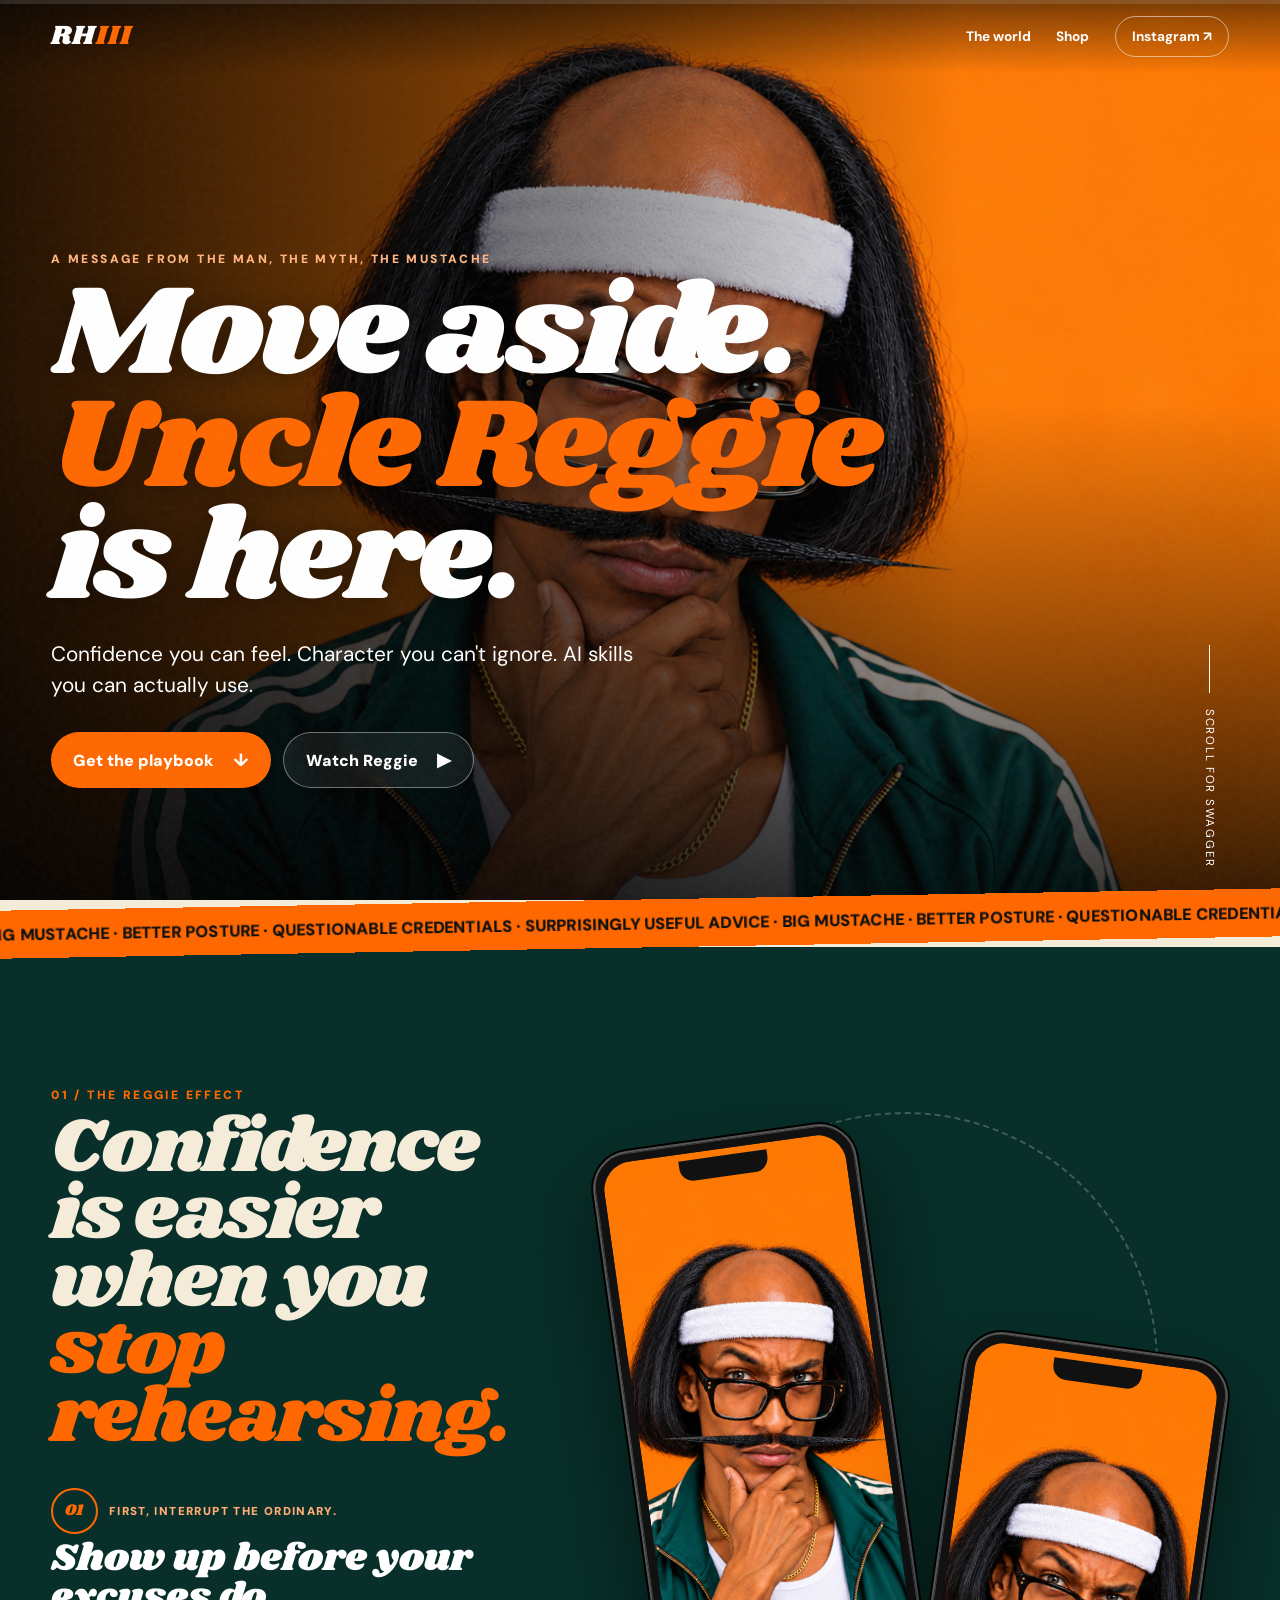
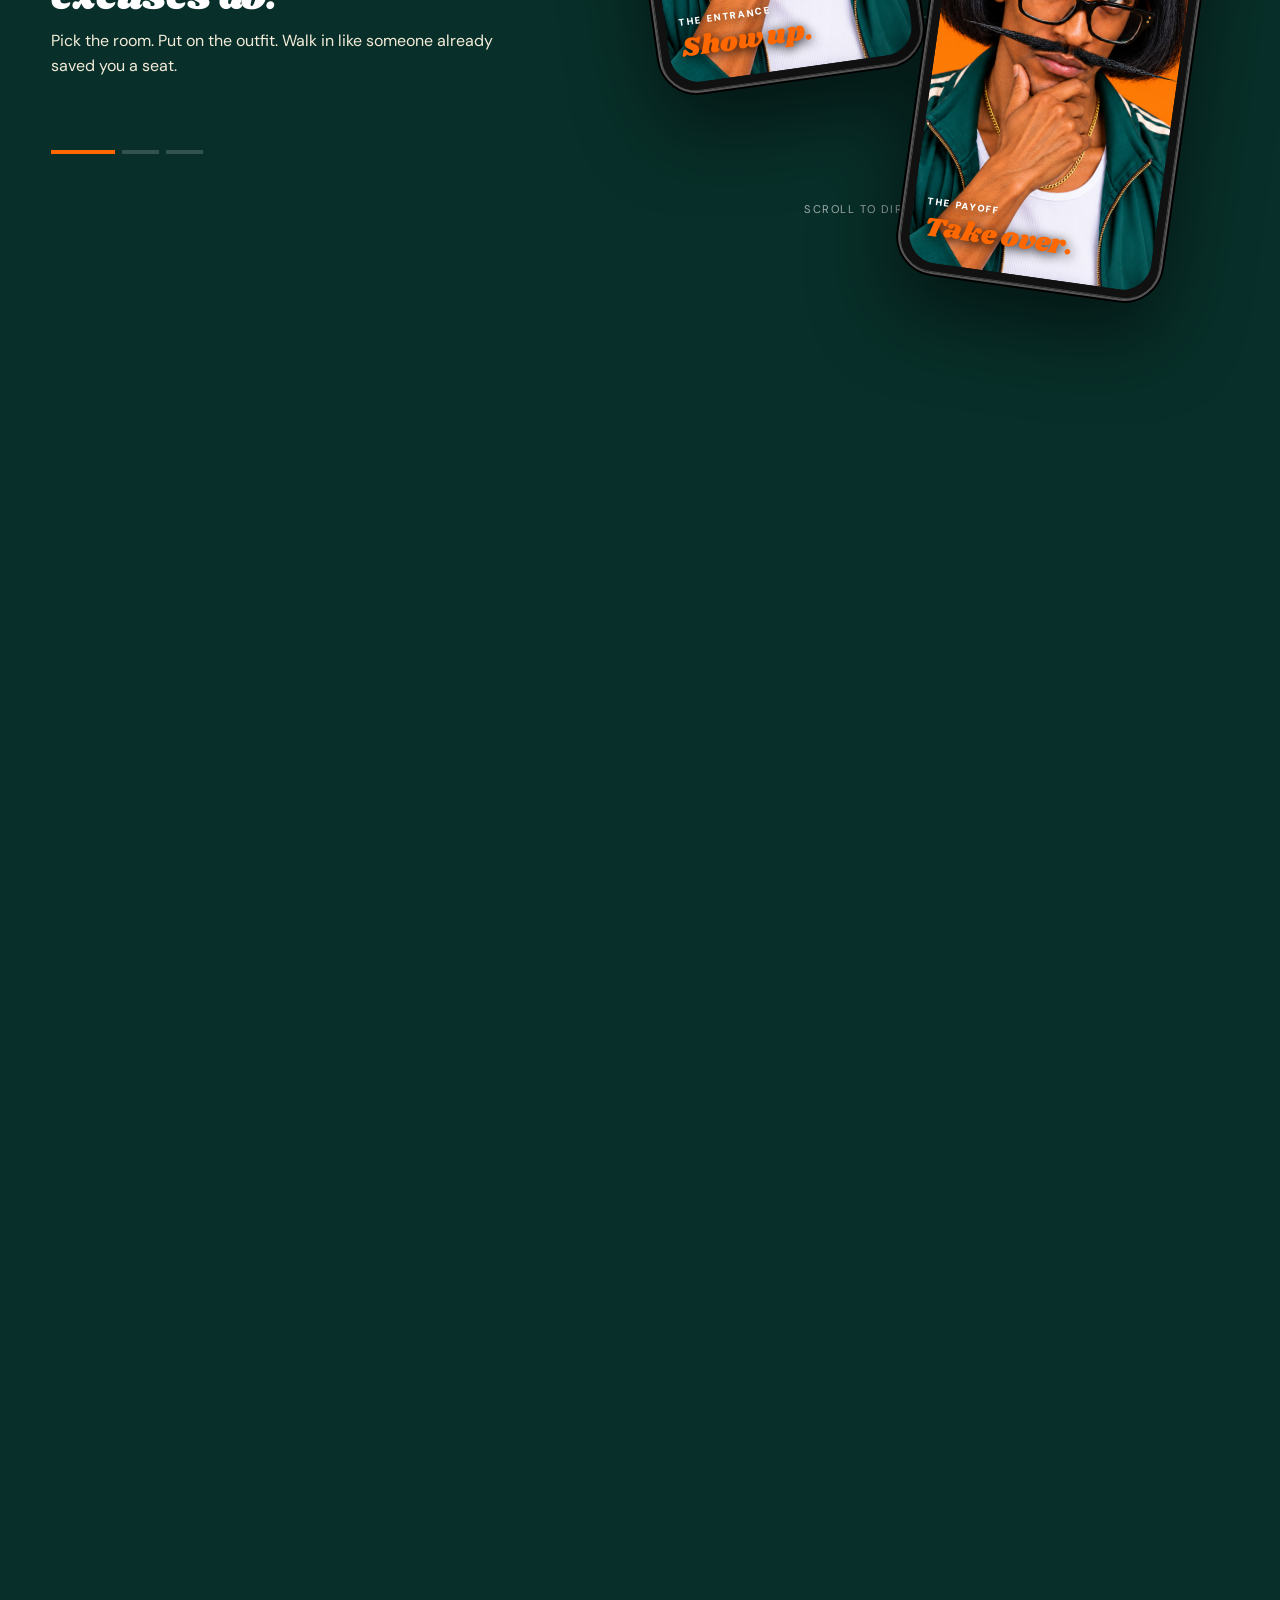
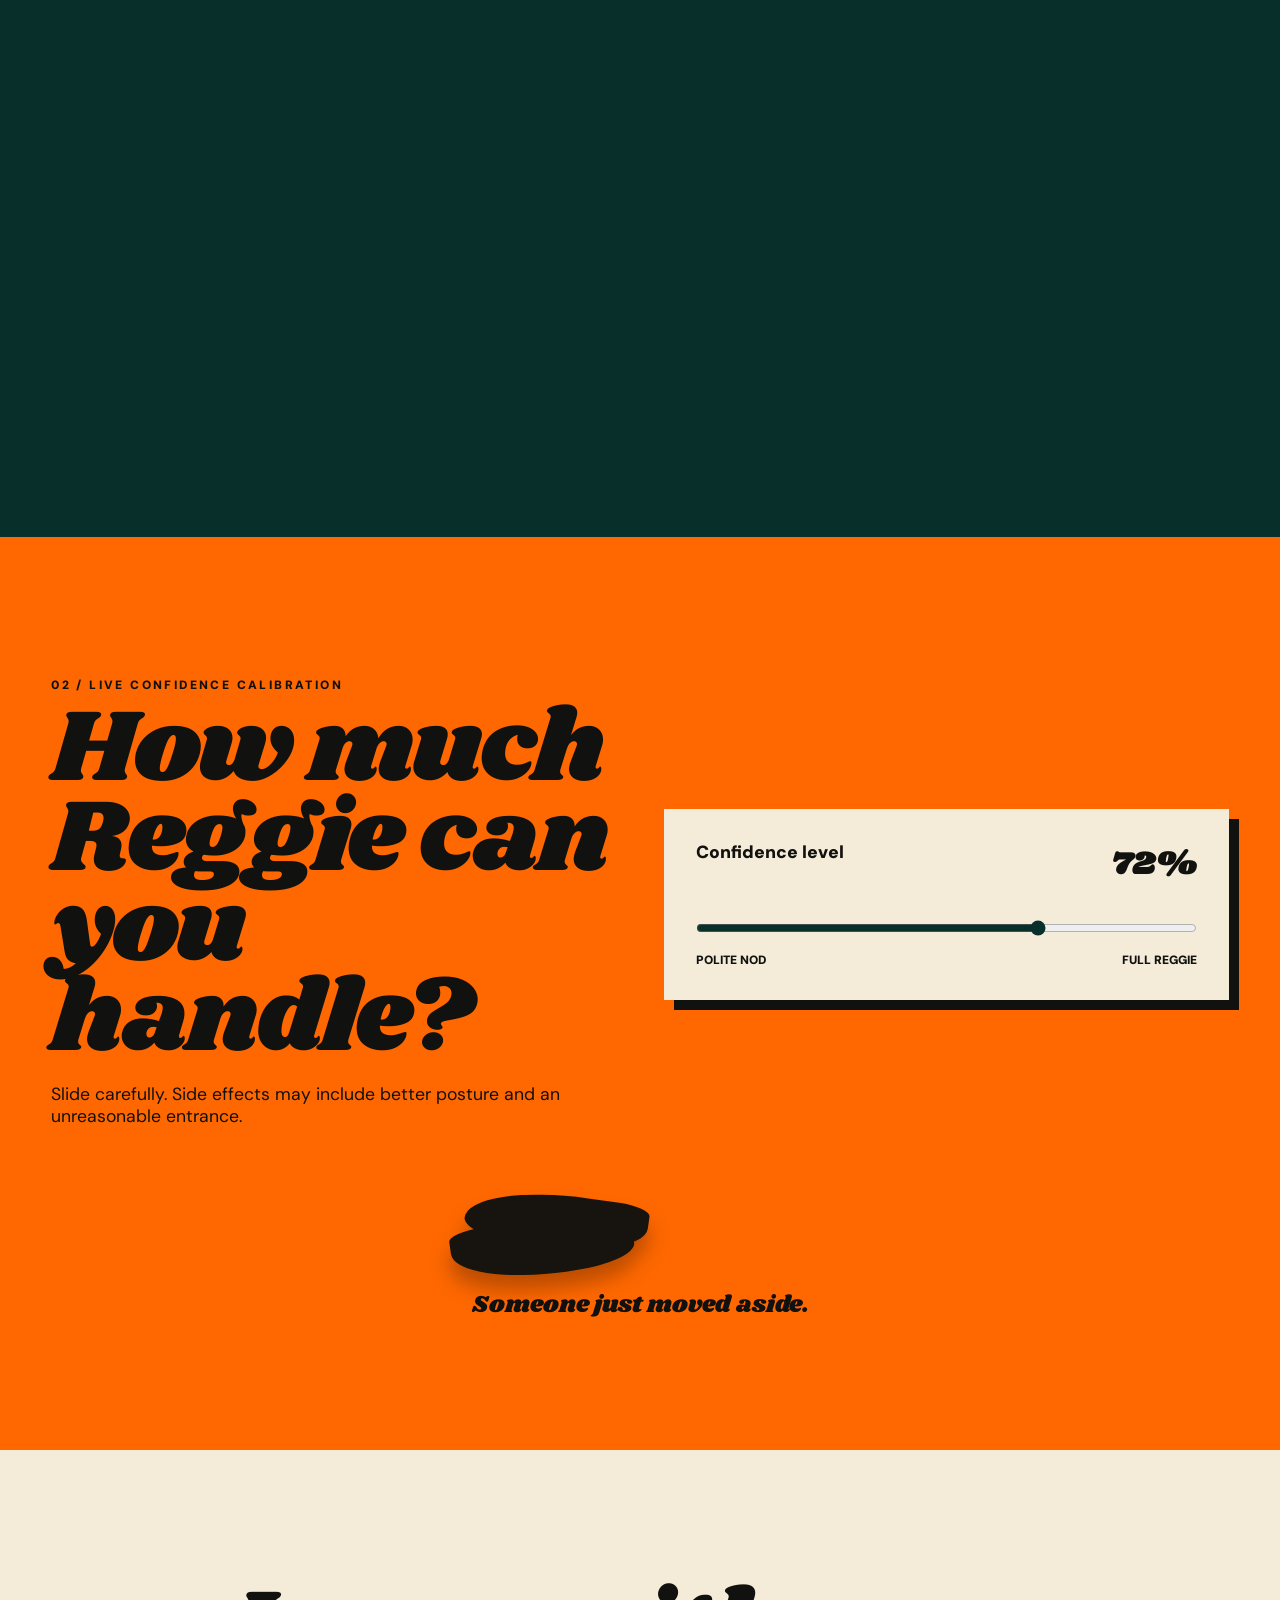
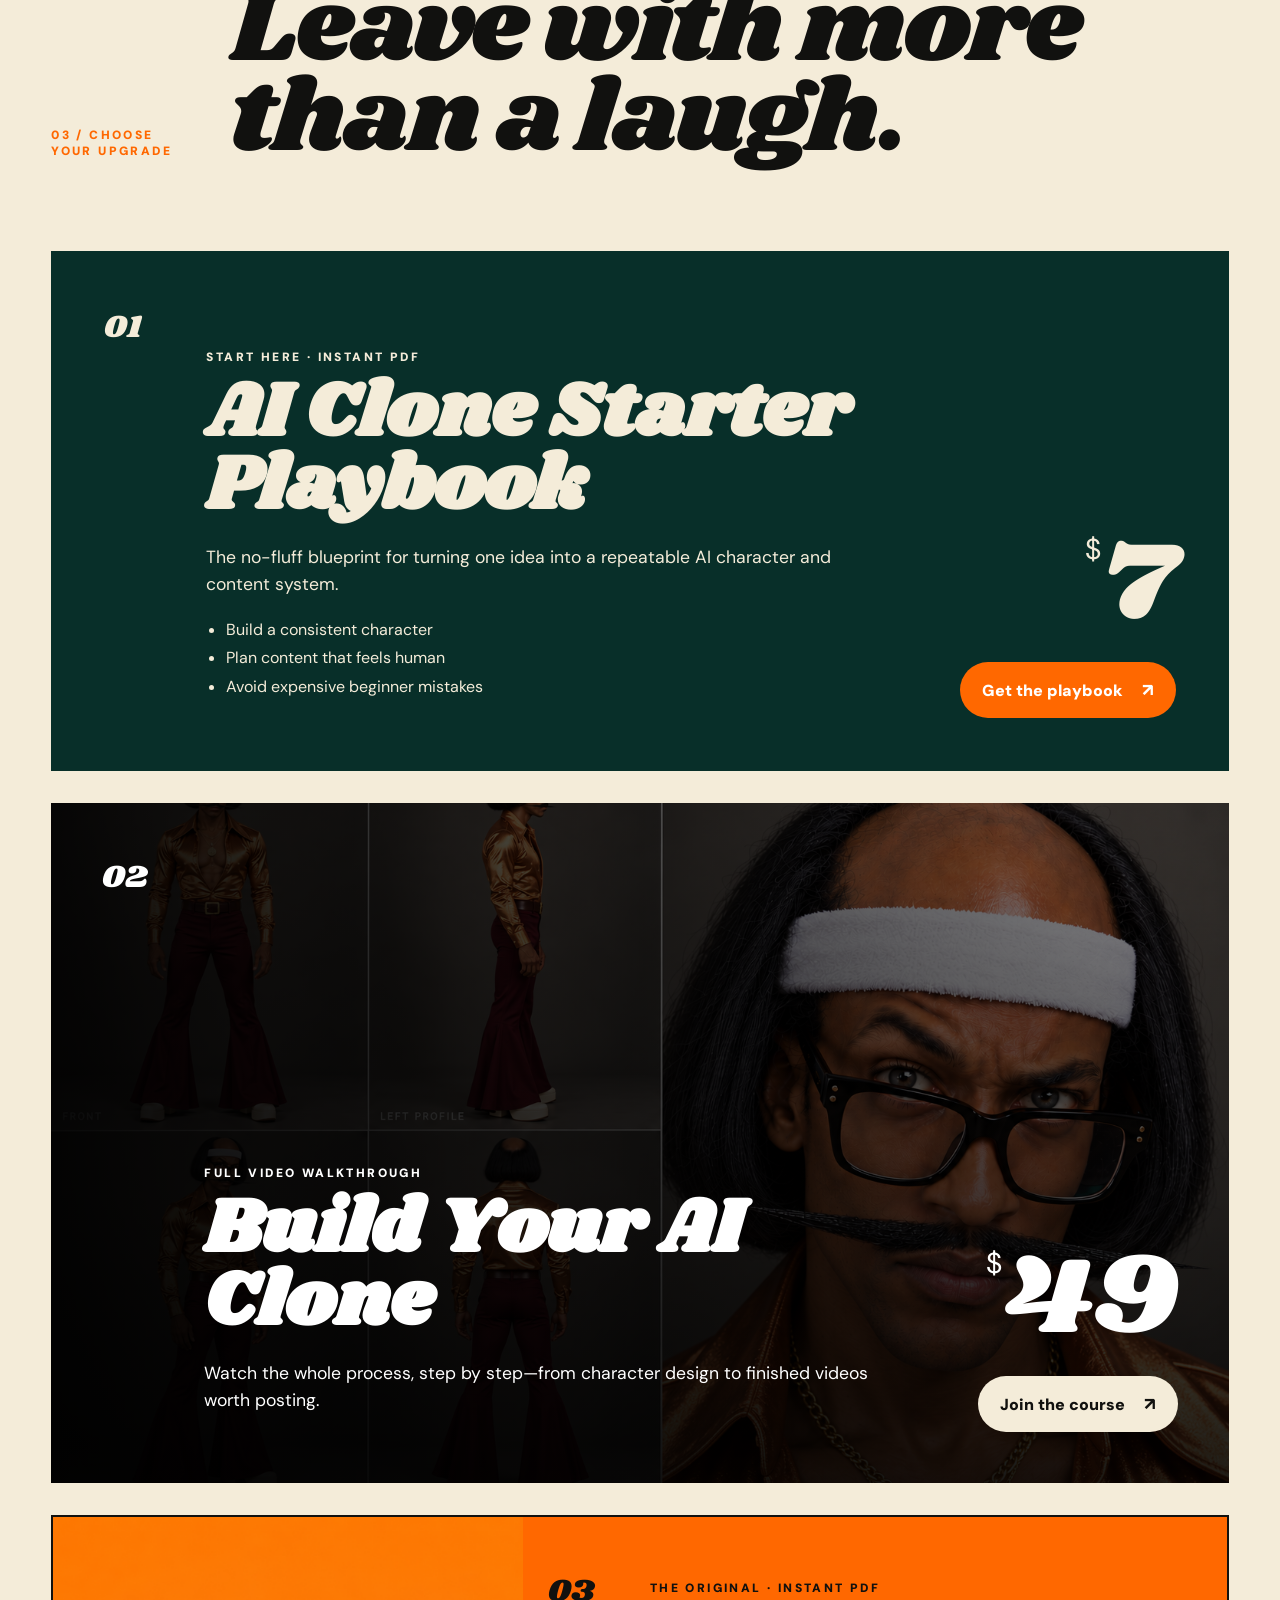
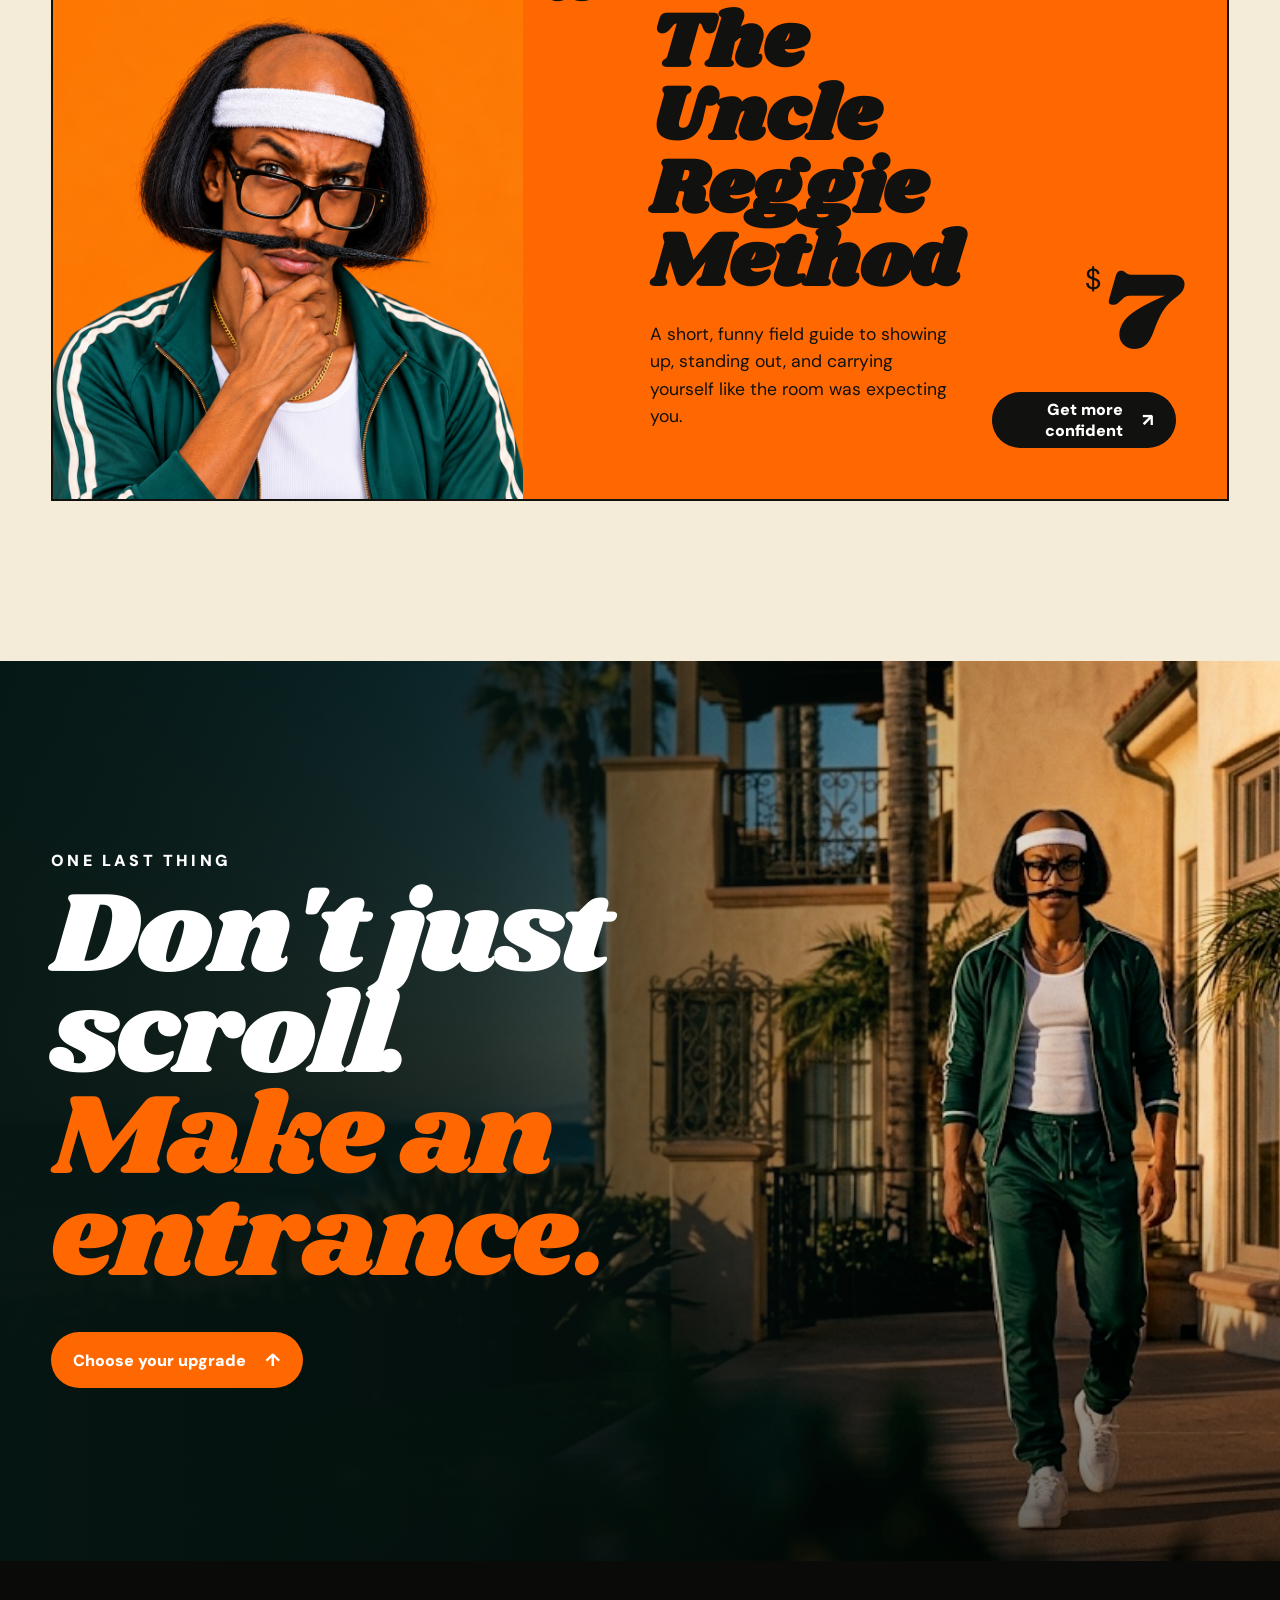
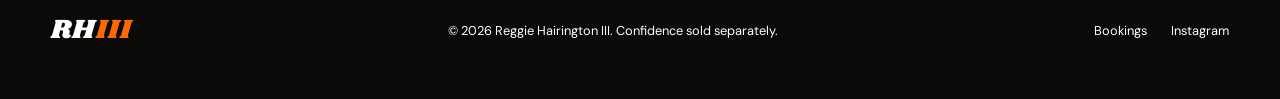
==== index.html @ ec9877d8 "Fix final video frame and refresh finale background" ====
<!doctype html>
<html lang="en">
<head>
  <meta charset="utf-8">
  <meta name="viewport" content="width=device-width, initial-scale=1">
  <meta name="description" content="Enter the world of Uncle Reggie: confidence, character, and practical AI creator playbooks.">
  <meta name="theme-color" content="#082f29">
  <title>Uncle Reggie — Confidence Has Entered the Building</title>
  <link rel="preconnect" href="https://fonts.googleapis.com">
  <link rel="preconnect" href="https://fonts.gstatic.com" crossorigin>
  <link href="https://fonts.googleapis.com/css2?family=DM+Sans:wght@400;600;700;900&family=Shrikhand&display=swap" rel="stylesheet">
  <link rel="stylesheet" href="styles.css?v=20261006-4">
</head>
<body>
  <div class="grain" aria-hidden="true"></div>
  <div class="scroll-progress" aria-hidden="true"><span></span></div>

  <header class="nav">
    <a class="brand" href="#top" aria-label="Uncle Reggie home">RH<span>III</span></a>
    <nav aria-label="Primary navigation">
      <a href="#world">The world</a>
      <a href="#shop">Shop</a>
      <a class="nav-pill" href="https://www.instagram.com/reggiehairington/" target="_blank" rel="noreferrer">Instagram ↗</a>
    </nav>
  </header>

  <main id="top">
    <section class="hero" aria-labelledby="hero-title">
      <video class="hero-video" autoplay muted loop playsinline poster="assets/reggie-portrait.png">
        <source src="assets/reggie-hero.mp4" type="video/mp4">
      </video>
      <div class="hero-wash" aria-hidden="true"></div>
      <div class="hero-copy">
        <p class="kicker reveal">A MESSAGE FROM THE MAN, THE MYTH, THE MUSTACHE</p>
        <h1 id="hero-title" class="reveal">Move aside.<br><em>Uncle Reggie</em><br>is here.</h1>
        <p class="hero-deck reveal">Confidence you can feel. Character you can't ignore. AI skills you can actually use.</p>
        <div class="hero-actions reveal">
          <a class="button hot magnetic" href="#shop">Get the playbook <span>↓</span></a>
          <button class="button glass" type="button" data-open-film>Watch Reggie <span>▶</span></button>
        </div>
      </div>
      <p class="scroll-cue" aria-hidden="true"><span></span> Scroll for swagger</p>
    </section>

    <div class="ticker" aria-hidden="true">
      <div>BIG MUSTACHE · BETTER POSTURE · QUESTIONABLE CREDENTIALS · SURPRISINGLY USEFUL ADVICE · BIG MUSTACHE · BETTER POSTURE · QUESTIONABLE CREDENTIALS · SURPRISINGLY USEFUL ADVICE ·</div>
    </div>

    <section class="manifesto" id="world" aria-labelledby="world-title">
      <div class="manifesto-copy">
        <p class="section-no">01 / THE REGGIE EFFECT</p>
        <h2 id="world-title">Confidence is easier when you <em>stop rehearsing.</em></h2>
        <div class="story-steps" aria-live="polite">
          <article class="story-step active" data-story-step="0"><span>01</span><p class="story-kicker">First, interrupt the ordinary.</p><h3>Show up before your excuses do.</h3><p>Pick the room. Put on the outfit. Walk in like someone already saved you a seat.</p></article>
          <article class="story-step" data-story-step="1"><span>02</span><p class="story-kicker">Then, make it memorable.</p><h3>Give them one thing they can’t unsee.</h3><p>The posture. The mustache. The move. You do not need ten tricks—just one unmistakable signal.</p></article>
          <article class="story-step" data-story-step="2"><span>03</span><p class="story-kicker">Finally, prove it in motion.</p><h3>Take the moment before it takes you.</h3><p>Make the move, own the reaction, and leave them wondering where Uncle Reggie learned to dance.</p></article>
        </div>
        <div class="story-progress" aria-hidden="true"><i class="active"></i><i></i><i></i></div>
      </div>
      <div class="phone-stage" aria-label="Two Reggie video examples that animate as you scroll">
        <div class="motion-orbit" aria-hidden="true"></div>
        <figure class="phone phone-one"><div class="phone-speaker" aria-hidden="true"></div><video muted playsinline preload="metadata" poster="assets/reggie-portrait.png" data-scroll-video><source src="assets/reggie-hero.mp4" type="video/mp4"></video><figcaption><span>THE ENTRANCE</span><strong>Show up.</strong></figcaption></figure>
        <figure class="phone phone-two"><div class="phone-speaker" aria-hidden="true"></div><video muted playsinline preload="metadata" poster="assets/reggie-portrait.png" data-scroll-video><source src="assets/reggie-reel.mp4" type="video/mp4"></video><figcaption><span>THE PAYOFF</span><strong>Take over.</strong></figcaption></figure>
        <p class="scroll-director" aria-hidden="true">Scroll to direct Reggie <b>↓</b></p>
      </div>
    </section>

    <section class="confidence-lab" aria-labelledby="confidence-title">
      <div class="lab-copy reveal">
        <p class="section-no">02 / LIVE CONFIDENCE CALIBRATION</p>
        <h2 id="confidence-title">How much Reggie can you handle?</h2>
        <p>Slide carefully. Side effects may include better posture and an unreasonable entrance.</p>
      </div>
      <div class="meter reveal">
        <label for="confidence">Confidence level <output id="confidence-output" for="confidence">72%</output></label>
        <input id="confidence" type="range" min="10" max="100" value="72">
        <div class="meter-words" aria-hidden="true"><span>Polite nod</span><span>Full Reggie</span></div>
      </div>
      <div class="mustache-wrap" aria-hidden="true">
        <div class="mustache"><i></i><b></b></div>
        <p id="confidence-message">The room has noticed.</p>
      </div>
    </section>

    <section class="offers" id="shop" aria-labelledby="shop-title">
      <header class="offers-head reveal">
        <p class="section-no">03 / CHOOSE YOUR UPGRADE</p>
        <h2 id="shop-title">Leave with more than a laugh.</h2>
      </header>

      <article class="offer offer-ai reveal">
        <div class="offer-index">01</div>
        <div class="offer-copy">
          <p class="tag">START HERE · INSTANT PDF</p>
          <h3>AI Clone Starter Playbook</h3>
          <p>The no-fluff blueprint for turning one idea into a repeatable AI character and content system.</p>
          <ul><li>Build a consistent character</li><li>Plan content that feels human</li><li>Avoid expensive beginner mistakes</li></ul>
        </div>
        <div class="offer-buy">
          <p class="price"><sup>$</sup>7</p>
          <a class="button hot magnetic" href="https://buy.stripe.com/bJe14p5LK1r64Ib1KRdZ601" target="_blank" rel="noreferrer">Get the playbook <span>↗</span></a>
        </div>
      </article>

      <article class="offer offer-course reveal">
        <video autoplay muted loop playsinline poster="assets/reggie-disco.png"><source src="assets/reggie-reel.mp4" type="video/mp4"></video>
        <div class="course-wash" aria-hidden="true"></div>
        <div class="offer-index">02</div>
        <div class="offer-copy">
          <p class="tag">FULL VIDEO WALKTHROUGH</p>
          <h3>Build Your AI Clone</h3>
          <p>Watch the whole process, step by step—from character design to finished videos worth posting.</p>
        </div>
        <div class="offer-buy">
          <p class="price"><sup>$</sup>49</p>
          <a class="button cream magnetic" href="https://buy.stripe.com/eVq28t5LK4Di1vZ3SZdZ602" target="_blank" rel="noreferrer">Join the course <span>↗</span></a>
        </div>
      </article>

      <article class="offer offer-reggie reveal">
        <div class="portrait-crop"><img src="assets/reggie-portrait.png" alt="Uncle Reggie considering your potential"></div>
        <div class="offer-index">03</div>
        <div class="offer-copy">
          <p class="tag">THE ORIGINAL · INSTANT PDF</p>
          <h3>The Uncle Reggie Method</h3>
          <p>A short, funny field guide to showing up, standing out, and carrying yourself like the room was expecting you.</p>
        </div>
        <div class="offer-buy">
          <p class="price"><sup>$</sup>7</p>
          <a class="button dark magnetic" href="https://buy.stripe.com/3cIcN74HG5Hm1vZblrdZ603" target="_blank" rel="noreferrer">Get more confident <span>↗</span></a>
        </div>
      </article>
    </section>

    <section class="finale">
      <img src="assets/reggie-finale-beach.jpg" alt="Uncle Reggie walking toward the camera beside the ocean">
      <div class="finale-copy reveal">
        <p>ONE LAST THING</p>
        <h2>Don't just scroll.<br><em>Make an entrance.</em></h2>
        <a class="button hot magnetic" href="#shop">Choose your upgrade <span>↑</span></a>
      </div>
    </section>
  </main>

  <footer>
    <a class="brand" href="#top">RH<span>III</span></a>
    <p>© 2026 Reggie Hairington III. Confidence sold separately.</p>
    <div><a href="mailto:reggiehairington@gmail.com">Bookings</a><a href="https://www.instagram.com/reggiehairington/" target="_blank" rel="noreferrer">Instagram</a></div>
  </footer>

  <dialog id="film">
    <button class="film-close" type="button" aria-label="Close video">×</button>
    <video controls playsinline poster="assets/reggie-portrait.png"><source src="assets/reggie-reel.mp4" type="video/mp4"></video>
  </dialog>

  <script src="script.js?v=20261006-4"></script>
</body>
</html>
---- styles.css ----
:root{--green:#082f29;--green2:#0d4a3d;--orange:#ff6800;--cream:#f4ecd9;--ink:#11110f;--burgundy:#68152d;--confidence:.72;--pad:clamp(1.2rem,4vw,4.5rem)}
*{box-sizing:border-box}html{scroll-behavior:smooth}body{margin:0;background:var(--cream);color:var(--ink);font-family:"DM Sans",sans-serif;overflow-x:hidden}button,a{font:inherit}a{color:inherit;text-decoration:none}img,video{display:block;max-width:100%}.grain{position:fixed;inset:0;z-index:100;pointer-events:none;opacity:.08;background-image:url("data:image/svg+xml,%3Csvg viewBox='0 0 180 180' xmlns='http://www.w3.org/2000/svg'%3E%3Cfilter id='n'%3E%3CfeTurbulence type='fractalNoise' baseFrequency='.9' numOctaves='3' stitchTiles='stitch'/%3E%3C/filter%3E%3Crect width='100%25' height='100%25' filter='url(%23n)' opacity='.5'/%3E%3C/svg%3E")}.scroll-progress{position:fixed;top:0;left:0;width:100%;height:4px;z-index:130;background:#ffffff1f}.scroll-progress span{display:block;width:0;height:100%;background:var(--orange)}
.nav{position:fixed;z-index:90;top:0;left:0;width:100%;display:flex;align-items:center;justify-content:space-between;padding:1rem var(--pad);color:white;background:linear-gradient(#0008,transparent)}.brand{font-family:Shrikhand,serif;font-size:1.7rem;line-height:1}.brand span{color:var(--orange)}.nav nav{display:flex;align-items:center;gap:1.6rem;font-weight:700;font-size:.85rem}.nav-pill{border:1px solid #fff8;border-radius:99px;padding:.7rem 1rem;backdrop-filter:blur(8px)}
.hero{position:relative;min-height:100svh;background:#111;color:white;display:flex;align-items:flex-end;overflow:hidden}.hero-video{position:absolute;inset:0;width:100%;height:100%;object-fit:cover;object-position:center}.hero-wash{position:absolute;inset:0;background:linear-gradient(90deg,#000d 0%,#0007 45%,transparent 75%),linear-gradient(0deg,#000c 0%,transparent 55%)}.hero-copy{position:relative;z-index:2;padding:9rem var(--pad) 7rem;max-width:1000px}.kicker,.section-no,.tag{font-size:.75rem;font-weight:900;letter-spacing:.2em;text-transform:uppercase}.kicker{color:#ffb47e}.hero h1,.manifesto h2,.confidence-lab h2,.offers h2,.finale h2{font-family:Shrikhand,serif;font-weight:400;margin:.4rem 0;line-height:.88;letter-spacing:-.025em}.hero h1{font-size:clamp(4rem,10vw,9.5rem);text-shadow:0 4px 30px #0006}.hero h1 em,.manifesto h2 em,.finale h2 em{color:var(--orange);font-style:normal}.hero-deck{font-size:clamp(1rem,2vw,1.3rem);max-width:600px;line-height:1.5}.hero-actions{display:flex;gap:.8rem;flex-wrap:wrap;margin-top:2rem}.button{border:0;border-radius:999px;min-height:3.5rem;padding:0 1.35rem;display:inline-flex;align-items:center;justify-content:center;gap:1.2rem;font-weight:900;cursor:pointer;transition:transform .25s,background .25s}.button span{font-size:1.1em}.button.hot{background:var(--orange);color:white}.button.hot:hover{background:#ff8130}.button.glass{background:#fff1;border:1px solid #fff6;color:white;backdrop-filter:blur(10px)}.button.cream{background:var(--cream);color:var(--ink)}.button.dark{background:var(--ink);color:white}.scroll-cue{position:absolute;z-index:2;right:var(--pad);bottom:2rem;font-size:.72rem;letter-spacing:.15em;text-transform:uppercase;writing-mode:vertical-rl}.scroll-cue span{display:inline-block;height:3rem;border-left:1px solid white;margin-bottom:.7rem;animation:pulse 1.5s infinite}
.ticker{overflow:hidden;background:var(--orange);color:#111;padding:.8rem 0;font-weight:900;white-space:nowrap;transform:rotate(-1deg) scale(1.02);position:relative;z-index:4}.ticker div{width:max-content;animation:ticker 28s linear infinite}
.manifesto{--story-progress:0;background:var(--green);color:var(--cream);padding:8rem var(--pad);display:grid;grid-template-columns:minmax(360px,.82fr) minmax(520px,1.18fr);gap:6vw;min-height:310vh;align-items:start}.manifesto-copy{position:sticky;top:12vh;height:76vh}.section-no{color:var(--orange)}.manifesto h2{font-size:clamp(3.4rem,6vw,6.7rem);max-width:740px}.story-steps{position:relative;height:15rem;margin-top:2.2rem}.story-step{position:absolute;inset:0;opacity:0;transform:translateY(24px);transition:opacity .45s,transform .45s;pointer-events:none}.story-step.active{opacity:1;transform:none;pointer-events:auto}.story-step>span{display:inline-grid;place-items:center;width:2.9rem;height:2.9rem;border:2px solid var(--orange);border-radius:50%;color:var(--orange);font-family:Shrikhand}.story-step h3{font-family:Shrikhand;font-weight:400;font-size:clamp(1.9rem,3vw,3rem);line-height:1.02;margin:.35rem 0 .7rem;color:white}.story-step p{max-width:35rem;font-size:1rem;line-height:1.55;margin:0}.story-step .story-kicker{display:inline;margin-left:.7rem;color:#ffad75;font-size:.72rem;text-transform:uppercase;letter-spacing:.12em;font-weight:900}.story-progress{display:flex;gap:.45rem;margin-top:1.4rem}.story-progress i{width:2.3rem;height:4px;background:#ffffff2b;transition:background .3s,width .3s}.story-progress i.active{width:4rem;background:var(--orange)}.phone-stage{position:sticky;top:8vh;height:84vh;min-height:620px;isolation:isolate}.motion-orbit{position:absolute;width:78%;aspect-ratio:1;border:2px dashed #ffffff3b;border-radius:50%;left:11%;top:5%;transform:rotate(calc(-18deg + var(--story-progress) * 65deg))}.motion-orbit::before,.motion-orbit::after{content:"";position:absolute;border-radius:50%;background:var(--orange)}.motion-orbit::before{width:18px;height:18px;left:8%;top:18%}.motion-orbit::after{width:10px;height:10px;right:5%;bottom:24%}.phone{position:absolute;margin:0;width:min(41%,290px);aspect-ratio:9/18.5;padding:9px;background:#111;border:2px solid #565656;border-radius:38px;box-shadow:0 35px 80px #0008,0 0 0 2px #000;overflow:hidden;transition:filter .4s}.phone::after{content:"";position:absolute;inset:0;border-radius:34px;box-shadow:inset 0 0 0 1px #ffffff35;pointer-events:none}.phone-speaker{position:absolute;z-index:4;top:16px;left:50%;width:34%;height:21px;transform:translateX(-50%);border-radius:0 0 14px 14px;background:#111}.phone video{width:100%;height:100%;object-fit:cover;border-radius:29px;background:#222}.phone figcaption{position:absolute;z-index:3;left:1.4rem;right:1.4rem;bottom:1.5rem;color:white;text-shadow:0 2px 12px #000}.phone figcaption span{display:block;font-size:.6rem;letter-spacing:.18em;font-weight:900}.phone figcaption strong{display:block;font-family:Shrikhand;font-size:1.7rem;color:var(--orange);font-weight:400}.phone-one{left:7%;top:8%;transform:translateY(calc(var(--story-progress) * 70px)) rotate(calc(-8deg + var(--story-progress) * 7deg));z-index:2}.phone-two{right:5%;bottom:2%;transform:translateY(calc((1 - var(--story-progress)) * 75px)) rotate(calc(8deg - var(--story-progress) * 7deg));z-index:3}.scroll-director{position:absolute;left:50%;bottom:0;transform:translateX(-50%);white-space:nowrap;font-size:.7rem;letter-spacing:.13em;text-transform:uppercase;color:#ffffff9c}.scroll-director b{color:var(--orange);font-size:1.2rem}
.confidence-lab{min-height:90vh;background:var(--orange);padding:8rem var(--pad);display:grid;grid-template-columns:1fr 1fr;gap:3rem;align-items:center;position:relative;overflow:hidden}.confidence-lab h2{font-size:clamp(3.8rem,8vw,8rem);max-width:1000px}.lab-copy p:last-child{max-width:36rem;font-size:1.1rem}.confidence-lab .section-no{color:var(--ink)}.meter{background:var(--cream);padding:2rem;box-shadow:10px 10px 0 var(--ink);position:relative;z-index:2}.meter label{display:flex;justify-content:space-between;font-weight:900;font-size:1.1rem}.meter output{font-family:Shrikhand;font-size:2rem}.meter input{width:100%;accent-color:var(--green);margin:2rem 0 1rem}.meter-words{display:flex;justify-content:space-between;font-size:.75rem;text-transform:uppercase;font-weight:900}.mustache-wrap{grid-column:1/-1;text-align:center;position:relative}.mustache{width:calc(180px + 240px * var(--confidence));height:95px;margin:0 auto;position:relative;filter:drop-shadow(0 15px 10px #0004);transition:width .2s}.mustache i,.mustache b{position:absolute;top:15px;width:52%;height:55px;background:#17130f;border-radius:75% 20% 70% 40%;display:block}.mustache i{left:0;transform:rotate(8deg);transform-origin:right}.mustache b{right:0;transform:scaleX(-1) rotate(8deg);transform-origin:left}.mustache-wrap p{font-family:Shrikhand;font-size:1.5rem;margin:0}
.offers{background:var(--cream);padding:8rem var(--pad)}.offers-head{display:flex;align-items:end;justify-content:space-between;gap:2rem;margin-bottom:5rem}.offers h2{font-size:clamp(3.6rem,8vw,8rem);max-width:1100px}.offer{position:relative;min-height:520px;margin:0 0 2rem;padding:clamp(1.5rem,4vw,4rem);display:grid;grid-template-columns:70px 1fr auto;align-items:end;gap:2rem;overflow:hidden;border:2px solid var(--ink)}.offer-index{font-family:Shrikhand;font-size:2rem;align-self:start}.offer-copy{max-width:680px}.offer h3{font-family:Shrikhand;font-size:clamp(2.8rem,6vw,6rem);line-height:.95;margin:.5rem 0 1.3rem}.offer-copy>p:not(.tag){font-size:1.1rem;line-height:1.55}.offer ul{padding-left:1.2rem;line-height:1.8}.offer-buy{text-align:right}.price{font-family:Shrikhand;font-size:clamp(5rem,9vw,9rem);line-height:.8;margin:0 0 2rem}.price sup{font-family:"DM Sans";font-size:.25em;vertical-align:top}.offer-ai{background:var(--green);color:var(--cream);border-color:var(--green)}.offer-course{color:white;min-height:680px;border:0}.offer-course>video{position:absolute;inset:0;width:100%;height:100%;object-fit:cover}.course-wash{position:absolute;inset:0;background:linear-gradient(90deg,#000e,#0006),linear-gradient(0deg,#000c,transparent)}.offer-course>*:not(video,.course-wash){position:relative;z-index:2}.offer-reggie{background:var(--orange);padding-left:42%;}.portrait-crop{position:absolute;inset:0 60% 0 0}.portrait-crop img{width:100%;height:100%;object-fit:cover}.offer-reggie>*:not(.portrait-crop){position:relative;z-index:2}
.finale{height:100svh;min-height:650px;background:var(--burgundy);color:white;position:relative;display:flex;align-items:center;overflow:hidden}.finale::after{content:"";position:absolute;inset:0;background:linear-gradient(90deg,#061713ed 0%,#061713b8 37%,#06171330 72%,transparent),linear-gradient(0deg,#0009,transparent 45%)}.finale>img{position:absolute;inset:0;width:100%;height:100%;max-width:none;object-fit:cover;object-position:center;filter:saturate(.88) contrast(1.06)}.finale-copy{position:relative;z-index:2;padding:var(--pad);max-width:850px}.finale-copy>p{font-weight:900;letter-spacing:.2em}.finale h2{font-size:clamp(4rem,9vw,9rem);margin-bottom:2.5rem}footer{background:#0a0a09;color:white;padding:3rem var(--pad);display:flex;align-items:center;justify-content:space-between;gap:2rem;font-size:.8rem}footer div{display:flex;gap:1.5rem}
dialog{width:min(900px,94vw);padding:0;border:0;background:#000;box-shadow:0 30px 100px #000b}dialog::backdrop{background:#000d;backdrop-filter:blur(8px)}dialog video{width:100%;max-height:85vh}.film-close{position:absolute;z-index:2;right:.8rem;top:.8rem;border:0;border-radius:50%;width:42px;height:42px;background:white;font-size:1.8rem;cursor:pointer}.reveal{opacity:0;transform:translateY(40px);transition:opacity .8s,transform .8s}.reveal.visible{opacity:1;transform:none}
@keyframes ticker{to{transform:translateX(-50%)}}@keyframes pulse{50%{opacity:.2;transform:scaleY(.65)}}
@media(max-width:800px){.nav nav>a:not(.nav-pill){display:none}.nav{padding:1rem 1.1rem}.hero-copy{padding:8rem 1.1rem 5rem}.hero h1{font-size:clamp(3.6rem,17vw,6rem)}.hero-video{object-position:60% center}.hero-wash{background:linear-gradient(0deg,#000e 0%,#0007 65%,#0002)}.scroll-cue{display:none}.manifesto{display:block;padding:6rem 1.1rem;min-height:auto}.manifesto-copy{position:relative;top:auto;margin-bottom:4rem}.manifesto h2{font-size:3.5rem}.reggie-roadmap{position:relative;top:auto;min-height:0}.roadmap-photo{height:52vw;min-height:280px}.roadmap-photo img{object-position:center}.roadmap-photo figcaption{right:1rem;bottom:1rem}.roadmap-drawing{padding:2.4rem 1.2rem 1.5rem}.roadmap-line{display:none}.roadmap-steps{display:block}.roadmap-steps li,.roadmap-steps li:nth-child(2),.roadmap-steps li:nth-child(3){display:grid;grid-template-columns:3.5rem 1fr;column-gap:1rem;text-align:left;padding:0 0 1.5rem;position:relative}.roadmap-steps li:not(:last-child)::after{content:"";position:absolute;left:1.72rem;top:3.7rem;bottom:.1rem;border-left:3px dashed var(--orange)}.step-number,.roadmap-steps li:nth-child(2) .step-number,.roadmap-steps li:nth-child(3) .step-number{grid-row:1/3;margin:0}.roadmap-steps strong{font-size:1.65rem}.roadmap-steps p,.roadmap-steps li:nth-child(2) p,.roadmap-steps li:nth-child(3) p{margin:.35rem 0 0;max-width:none}.confidence-lab{padding:6rem 1.1rem;display:block;min-height:0}.confidence-lab h2{font-size:3.8rem}.meter{margin:3rem 0}.mustache{max-width:92vw}.offers{padding:6rem 1.1rem}.offers-head{display:block}.offers h2{font-size:3.8rem}.offer{min-height:650px;display:flex;flex-direction:column;align-items:flex-start;justify-content:flex-end;padding:1.4rem}.offer-index{position:absolute;top:1.4rem;left:1.4rem}.offer h3{font-size:3.2rem}.offer-buy{width:100%;display:flex;align-items:end;justify-content:space-between;text-align:left;gap:1rem}.price{font-size:5rem;margin:0}.offer-buy .button{min-width:0;text-align:center}.offer-course{min-height:760px}.offer-reggie{padding-left:1.4rem;padding-top:45vh}.portrait-crop{inset:0 0 48% 0}.finale{height:92svh;align-items:flex-start}.finale>img{right:-25%;bottom:-8%;height:72%;max-width:110%}.finale-copy{padding:5rem 1.1rem}.finale h2{font-size:4rem}footer{align-items:flex-start;flex-direction:column}.ticker div{animation-duration:18s}}
@media(prefers-reduced-motion:reduce){html{scroll-behavior:auto}.ticker div,.scroll-cue span{animation:none}.reveal{opacity:1;transform:none;transition:none}.button,.mustache,.roadmap-photo img{transition:none}}
@media(max-width:800px){.manifesto{display:block;padding:6rem 1.1rem;min-height:275vh}.manifesto-copy{position:sticky;top:8vh;height:40vh;margin:0;z-index:5}.manifesto h2{font-size:clamp(2.8rem,13vw,4rem);max-width:95%}.story-steps{height:13rem;margin-top:1.3rem}.story-step h3{font-size:1.8rem}.story-step p{font-size:.9rem}.story-step .story-kicker{font-size:.58rem}.phone-stage{position:sticky;top:47vh;height:49vh;min-height:380px}.phone{width:42%;border-radius:26px;padding:6px}.phone video{border-radius:21px}.phone::after{border-radius:22px}.phone-speaker{top:10px;height:14px}.phone-one{left:5%;top:1%}.phone-two{right:5%;bottom:4%}.phone figcaption{left:.8rem;right:.8rem;bottom:1rem}.phone figcaption strong{font-size:1.15rem}.scroll-director{display:none}}
@media(prefers-reduced-motion:reduce){.story-step{transition:none}.phone-one,.phone-two,.motion-orbit{transform:none}}
@media(max-width:800px){.finale>img{inset:0;width:100%;height:100%;max-width:none;object-position:62% center}.finale::after{background:linear-gradient(0deg,#061713f2 0%,#0617137d 65%,#06171320)}}
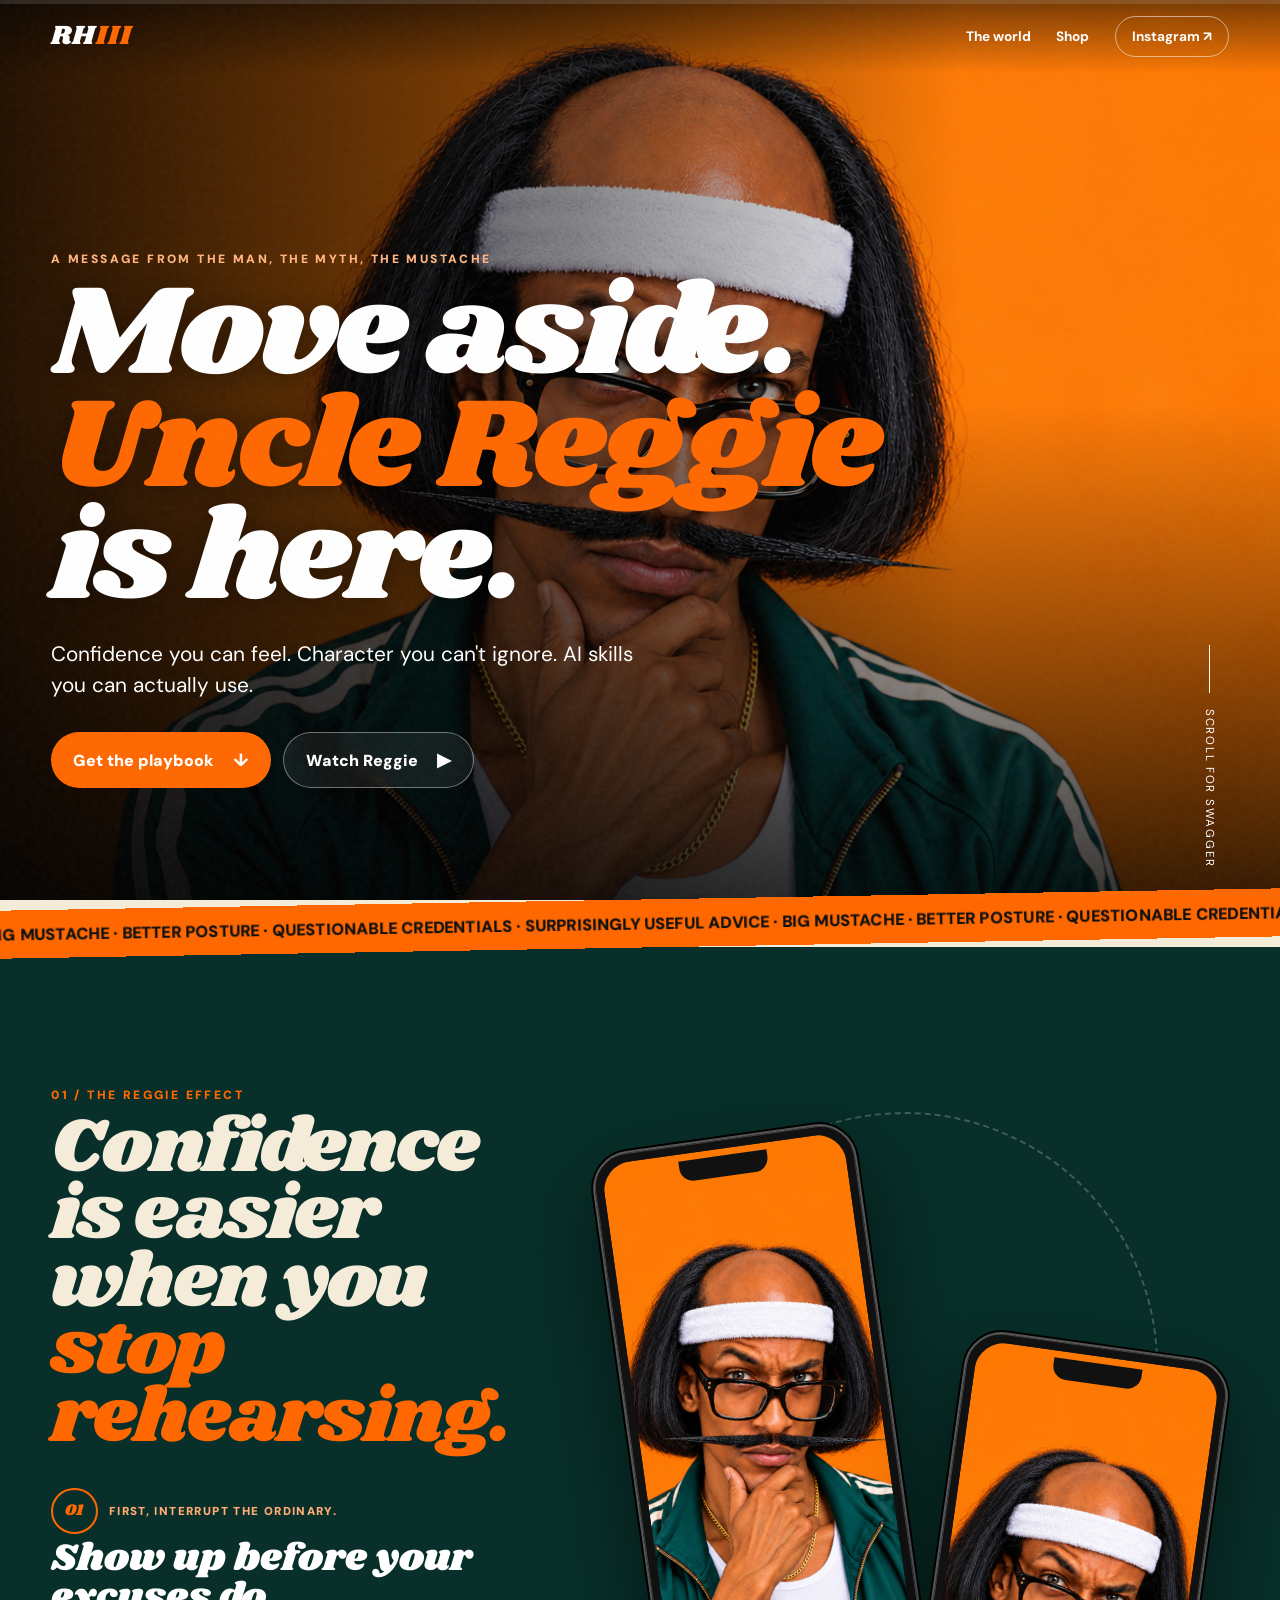
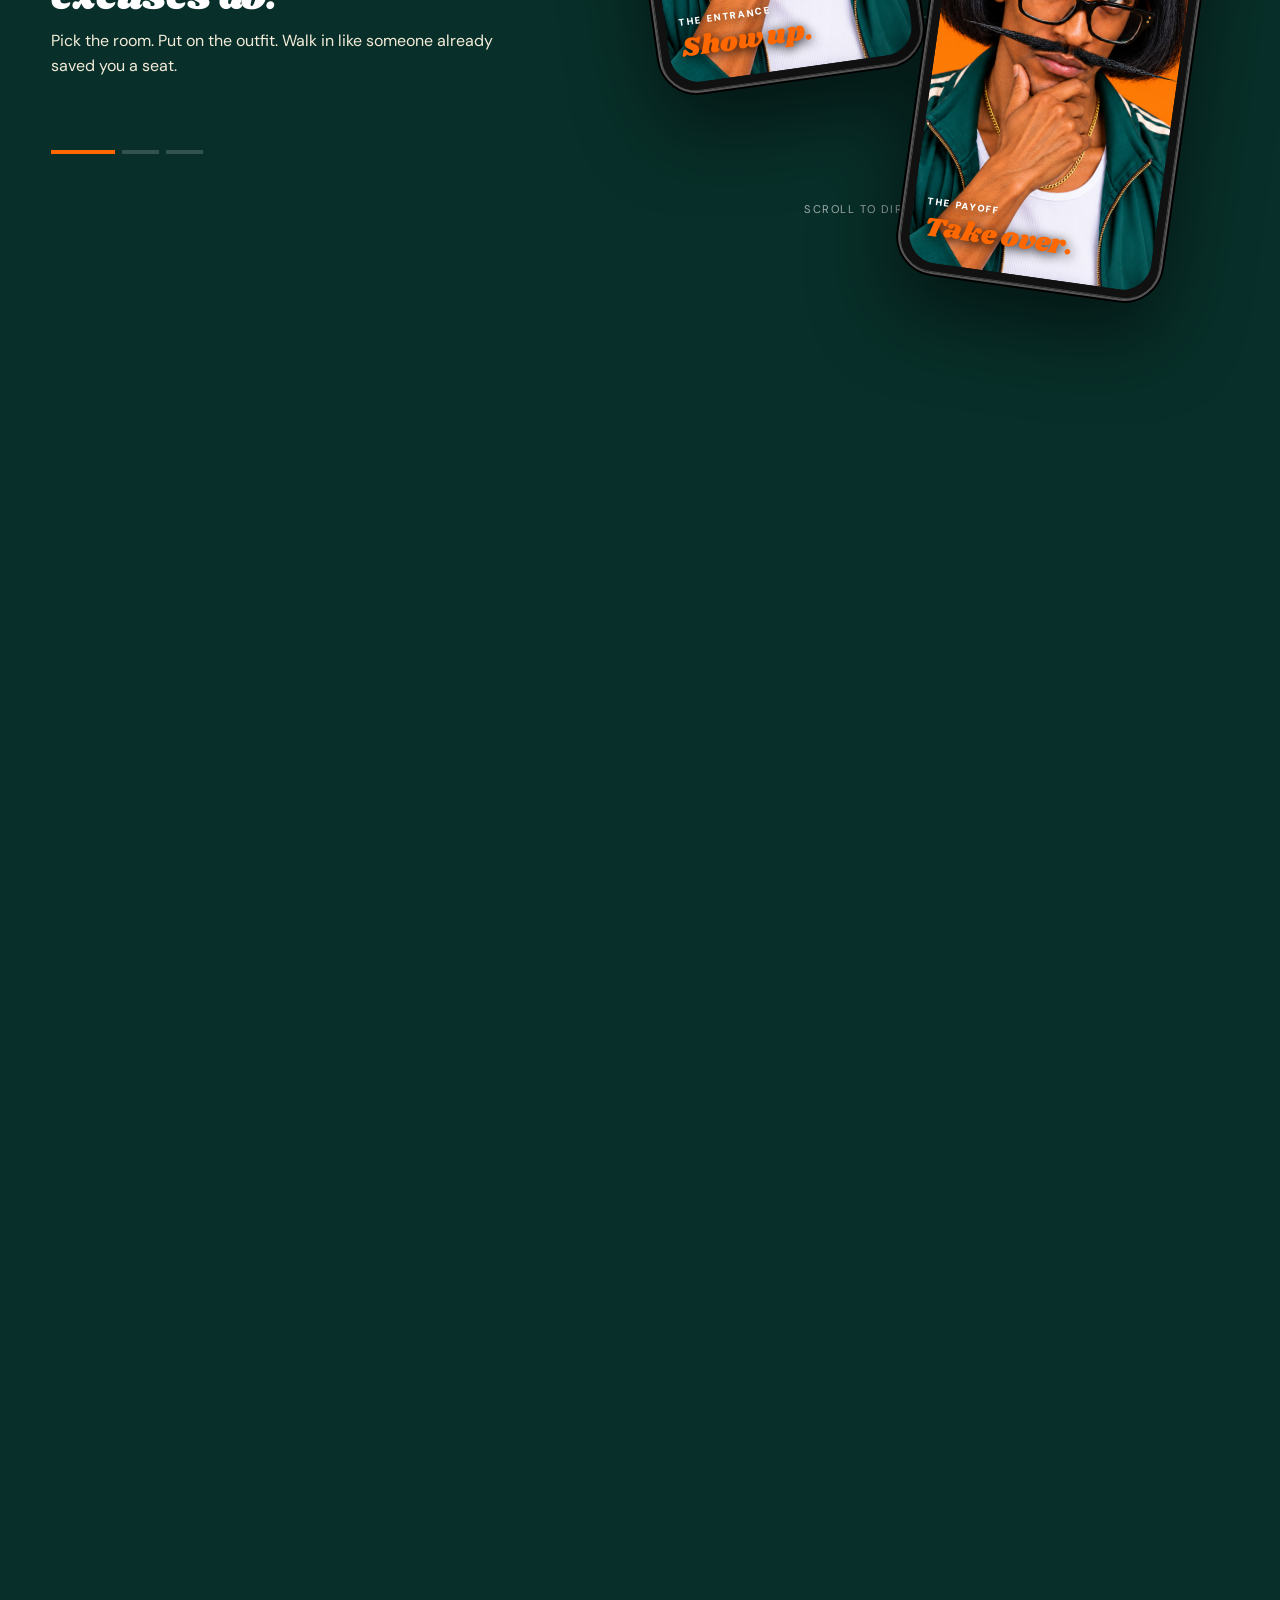
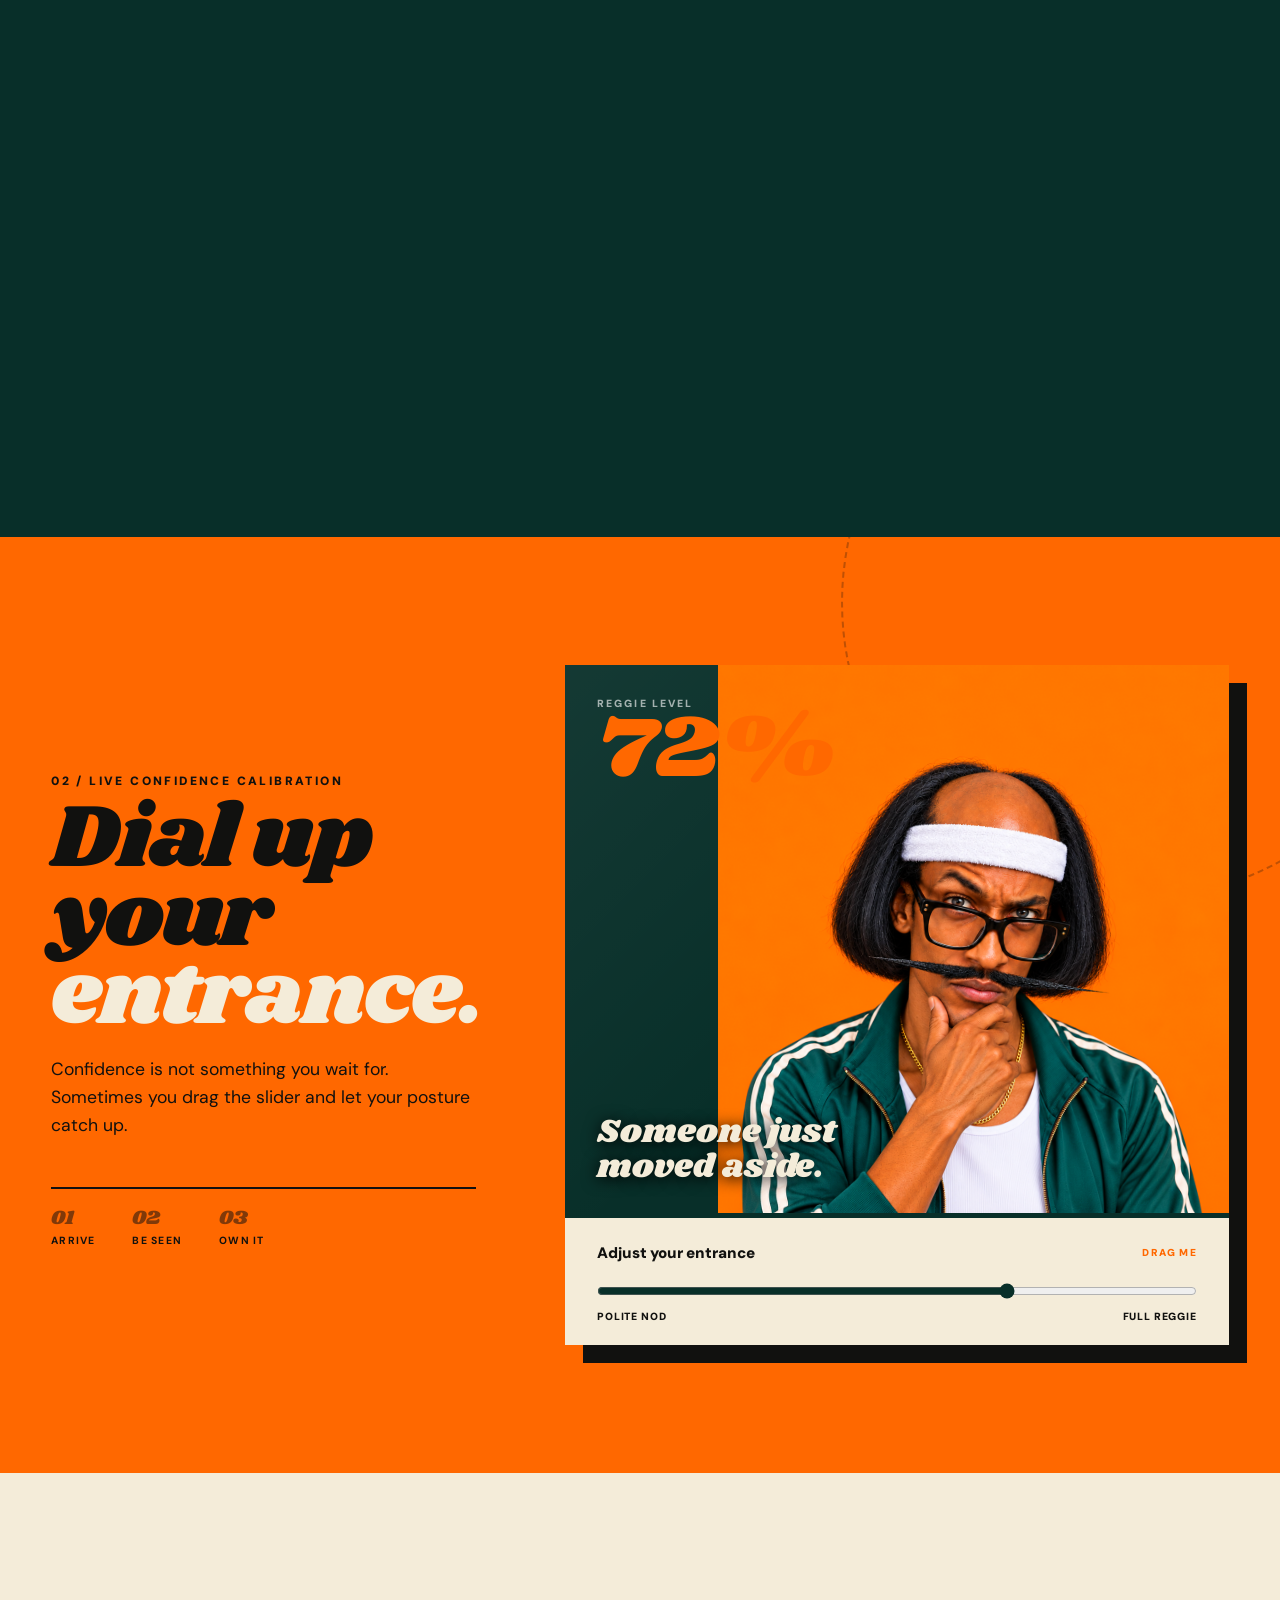
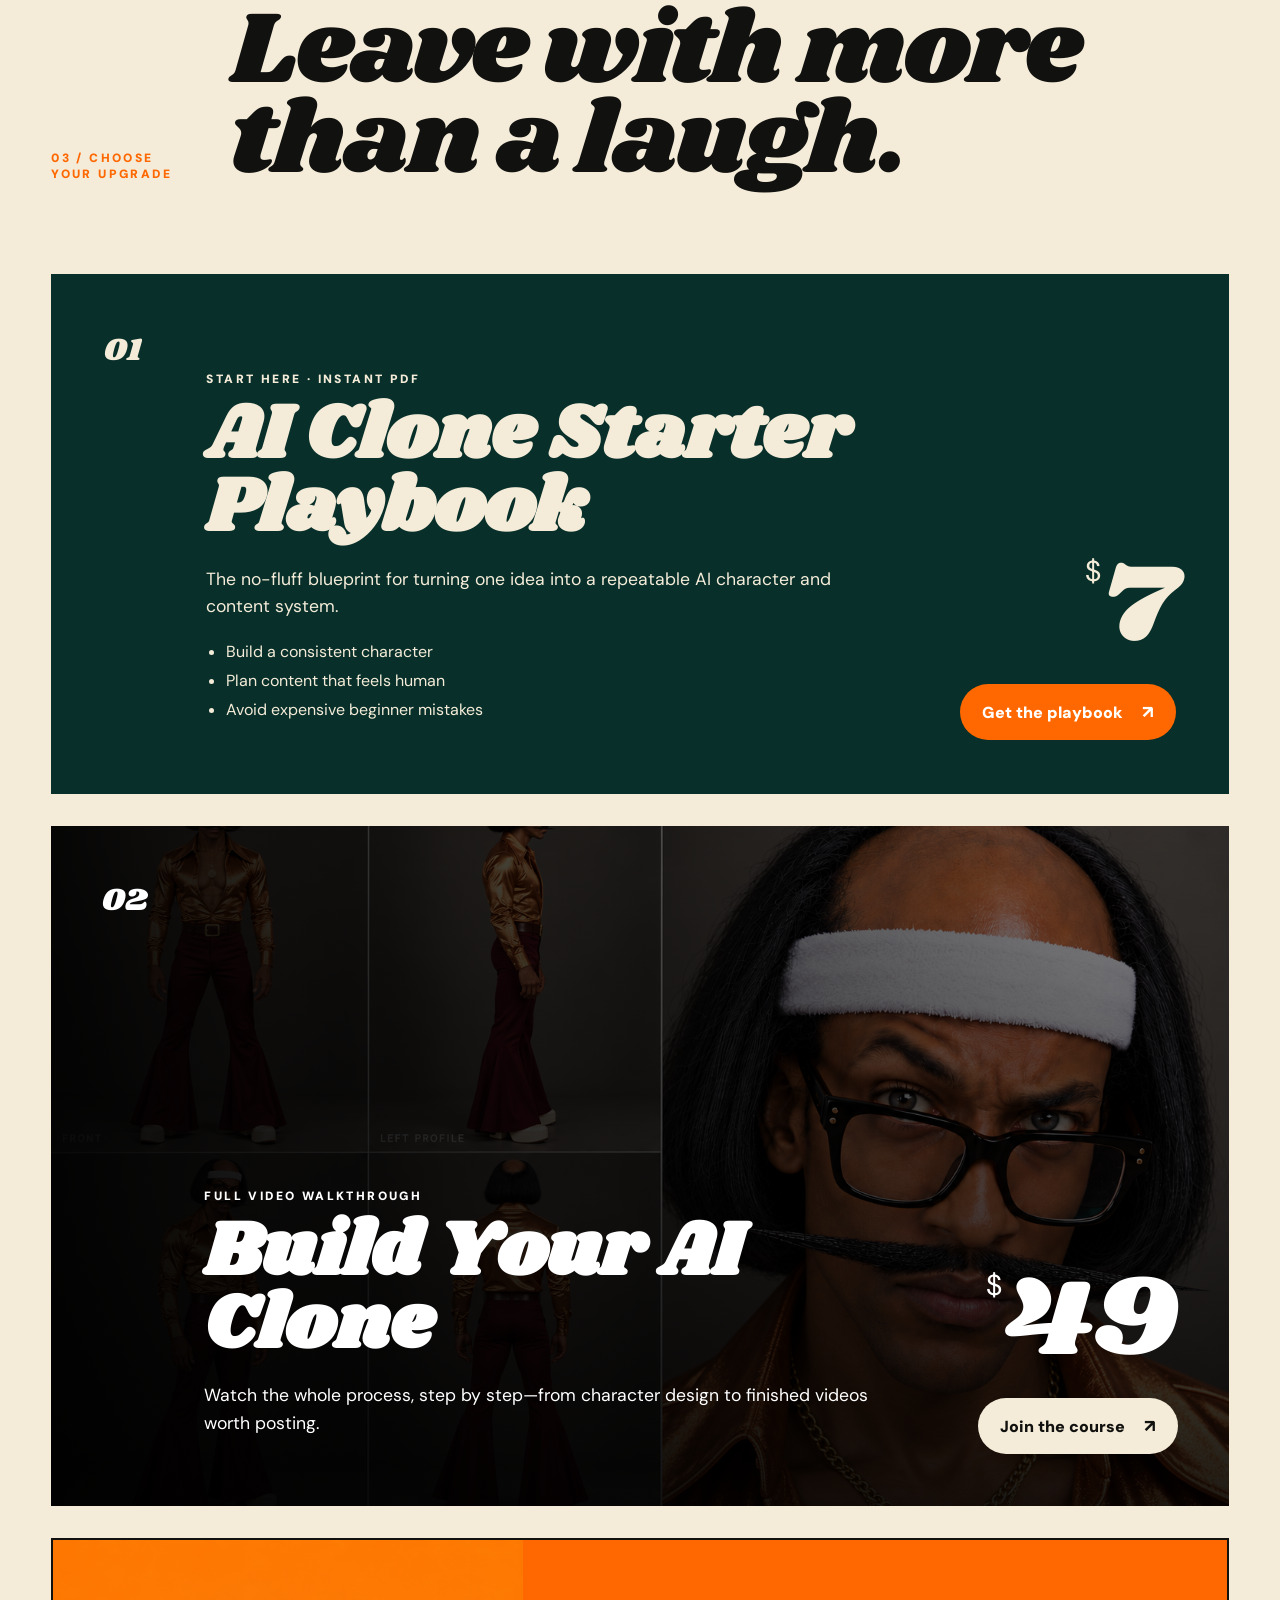
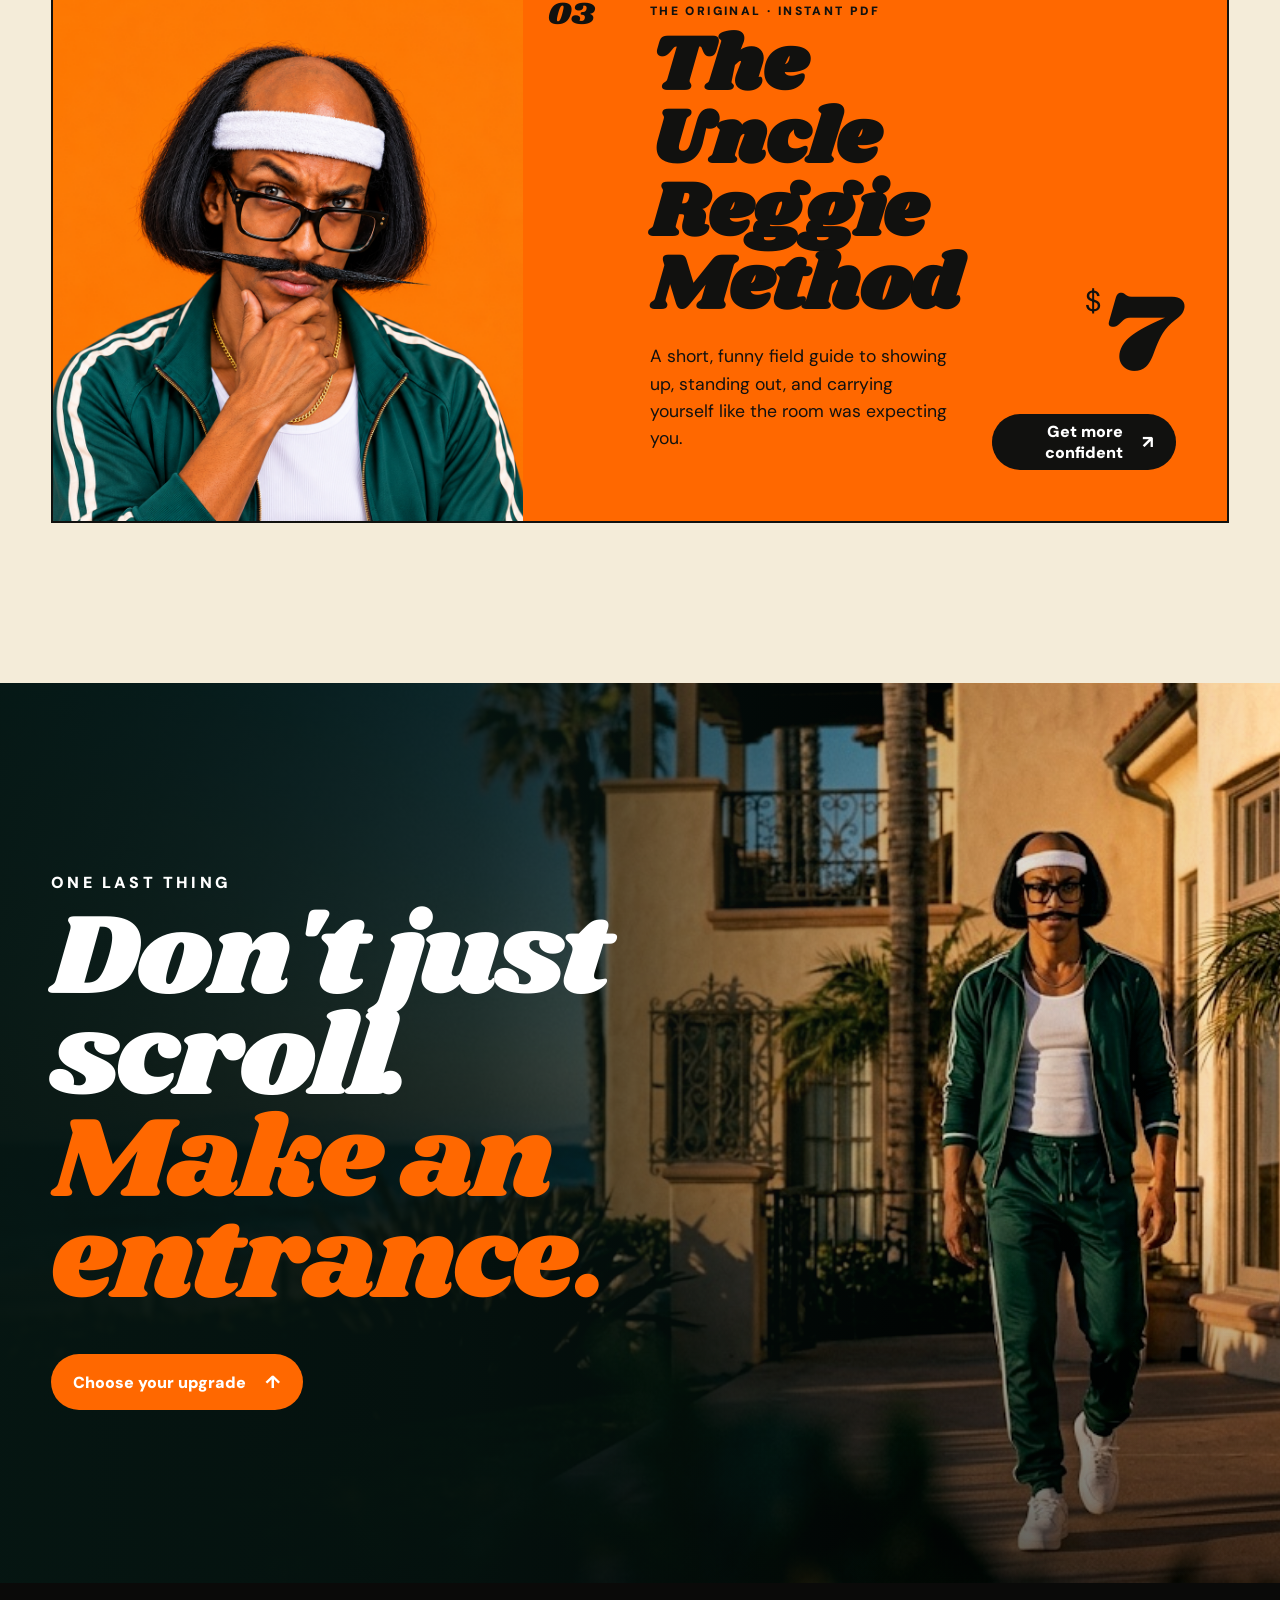
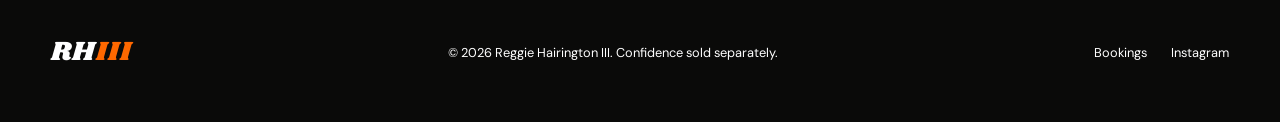
==== commit 495aa36c: "Redesign confidence calibration around Reggie" ====
--- a/index.html
+++ b/index.html
@@ -9,7 +9,7 @@
   <link rel="preconnect" href="https://fonts.googleapis.com">
   <link rel="preconnect" href="https://fonts.gstatic.com" crossorigin>
   <link href="https://fonts.googleapis.com/css2?family=DM+Sans:wght@400;600;700;900&family=Shrikhand&display=swap" rel="stylesheet">
-  <link rel="stylesheet" href="styles.css?v=20261006-4">
+  <link rel="stylesheet" href="styles.css?v=20261006-5">
 </head>
 <body>
   <div class="grain" aria-hidden="true"></div>
@@ -68,17 +68,19 @@
     <section class="confidence-lab" aria-labelledby="confidence-title">
       <div class="lab-copy reveal">
         <p class="section-no">02 / LIVE CONFIDENCE CALIBRATION</p>
-        <h2 id="confidence-title">How much Reggie can you handle?</h2>
-        <p>Slide carefully. Side effects may include better posture and an unreasonable entrance.</p>
+        <h2 id="confidence-title">Dial up your <em>entrance.</em></h2>
+        <p>Confidence is not something you wait for. Sometimes you drag the slider and let your posture catch up.</p>
+        <div class="confidence-scale" aria-hidden="true"><span>01<br><b>Arrive</b></span><span>02<br><b>Be seen</b></span><span>03<br><b>Own it</b></span></div>
       </div>
-      <div class="meter reveal">
-        <label for="confidence">Confidence level <output id="confidence-output" for="confidence">72%</output></label>
-        <input id="confidence" type="range" min="10" max="100" value="72">
-        <div class="meter-words" aria-hidden="true"><span>Polite nod</span><span>Full Reggie</span></div>
-      </div>
-      <div class="mustache-wrap" aria-hidden="true">
-        <div class="mustache"><i></i><b></b></div>
-        <p id="confidence-message">The room has noticed.</p>
+      <div class="confidence-stage reveal">
+        <div class="confidence-score"><small>REGGIE LEVEL</small><output id="confidence-output" for="confidence">72%</output></div>
+        <div class="confidence-portrait"><img src="assets/reggie-portrait.png" alt="Uncle Reggie looking confidently at the camera"></div>
+        <p class="confidence-message" id="confidence-message">The room has noticed.</p>
+        <div class="meter">
+          <label for="confidence">Adjust your entrance <span>Drag me</span></label>
+          <input id="confidence" type="range" min="10" max="100" value="72">
+          <div class="meter-words" aria-hidden="true"><span>Polite nod</span><span>Full Reggie</span></div>
+        </div>
       </div>
     </section>
 
@@ -153,6 +155,6 @@
     <video controls playsinline poster="assets/reggie-portrait.png"><source src="assets/reggie-reel.mp4" type="video/mp4"></video>
   </dialog>
 
-  <script src="script.js?v=20261006-4"></script>
+  <script src="script.js?v=20261006-5"></script>
 </body>
 </html>
--- a/styles.css
+++ b/styles.css
@@ -4,7 +4,7 @@
 .hero{position:relative;min-height:100svh;background:#111;color:white;display:flex;align-items:flex-end;overflow:hidden}.hero-video{position:absolute;inset:0;width:100%;height:100%;object-fit:cover;object-position:center}.hero-wash{position:absolute;inset:0;background:linear-gradient(90deg,#000d 0%,#0007 45%,transparent 75%),linear-gradient(0deg,#000c 0%,transparent 55%)}.hero-copy{position:relative;z-index:2;padding:9rem var(--pad) 7rem;max-width:1000px}.kicker,.section-no,.tag{font-size:.75rem;font-weight:900;letter-spacing:.2em;text-transform:uppercase}.kicker{color:#ffb47e}.hero h1,.manifesto h2,.confidence-lab h2,.offers h2,.finale h2{font-family:Shrikhand,serif;font-weight:400;margin:.4rem 0;line-height:.88;letter-spacing:-.025em}.hero h1{font-size:clamp(4rem,10vw,9.5rem);text-shadow:0 4px 30px #0006}.hero h1 em,.manifesto h2 em,.finale h2 em{color:var(--orange);font-style:normal}.hero-deck{font-size:clamp(1rem,2vw,1.3rem);max-width:600px;line-height:1.5}.hero-actions{display:flex;gap:.8rem;flex-wrap:wrap;margin-top:2rem}.button{border:0;border-radius:999px;min-height:3.5rem;padding:0 1.35rem;display:inline-flex;align-items:center;justify-content:center;gap:1.2rem;font-weight:900;cursor:pointer;transition:transform .25s,background .25s}.button span{font-size:1.1em}.button.hot{background:var(--orange);color:white}.button.hot:hover{background:#ff8130}.button.glass{background:#fff1;border:1px solid #fff6;color:white;backdrop-filter:blur(10px)}.button.cream{background:var(--cream);color:var(--ink)}.button.dark{background:var(--ink);color:white}.scroll-cue{position:absolute;z-index:2;right:var(--pad);bottom:2rem;font-size:.72rem;letter-spacing:.15em;text-transform:uppercase;writing-mode:vertical-rl}.scroll-cue span{display:inline-block;height:3rem;border-left:1px solid white;margin-bottom:.7rem;animation:pulse 1.5s infinite}
 .ticker{overflow:hidden;background:var(--orange);color:#111;padding:.8rem 0;font-weight:900;white-space:nowrap;transform:rotate(-1deg) scale(1.02);position:relative;z-index:4}.ticker div{width:max-content;animation:ticker 28s linear infinite}
 .manifesto{--story-progress:0;background:var(--green);color:var(--cream);padding:8rem var(--pad);display:grid;grid-template-columns:minmax(360px,.82fr) minmax(520px,1.18fr);gap:6vw;min-height:310vh;align-items:start}.manifesto-copy{position:sticky;top:12vh;height:76vh}.section-no{color:var(--orange)}.manifesto h2{font-size:clamp(3.4rem,6vw,6.7rem);max-width:740px}.story-steps{position:relative;height:15rem;margin-top:2.2rem}.story-step{position:absolute;inset:0;opacity:0;transform:translateY(24px);transition:opacity .45s,transform .45s;pointer-events:none}.story-step.active{opacity:1;transform:none;pointer-events:auto}.story-step>span{display:inline-grid;place-items:center;width:2.9rem;height:2.9rem;border:2px solid var(--orange);border-radius:50%;color:var(--orange);font-family:Shrikhand}.story-step h3{font-family:Shrikhand;font-weight:400;font-size:clamp(1.9rem,3vw,3rem);line-height:1.02;margin:.35rem 0 .7rem;color:white}.story-step p{max-width:35rem;font-size:1rem;line-height:1.55;margin:0}.story-step .story-kicker{display:inline;margin-left:.7rem;color:#ffad75;font-size:.72rem;text-transform:uppercase;letter-spacing:.12em;font-weight:900}.story-progress{display:flex;gap:.45rem;margin-top:1.4rem}.story-progress i{width:2.3rem;height:4px;background:#ffffff2b;transition:background .3s,width .3s}.story-progress i.active{width:4rem;background:var(--orange)}.phone-stage{position:sticky;top:8vh;height:84vh;min-height:620px;isolation:isolate}.motion-orbit{position:absolute;width:78%;aspect-ratio:1;border:2px dashed #ffffff3b;border-radius:50%;left:11%;top:5%;transform:rotate(calc(-18deg + var(--story-progress) * 65deg))}.motion-orbit::before,.motion-orbit::after{content:"";position:absolute;border-radius:50%;background:var(--orange)}.motion-orbit::before{width:18px;height:18px;left:8%;top:18%}.motion-orbit::after{width:10px;height:10px;right:5%;bottom:24%}.phone{position:absolute;margin:0;width:min(41%,290px);aspect-ratio:9/18.5;padding:9px;background:#111;border:2px solid #565656;border-radius:38px;box-shadow:0 35px 80px #0008,0 0 0 2px #000;overflow:hidden;transition:filter .4s}.phone::after{content:"";position:absolute;inset:0;border-radius:34px;box-shadow:inset 0 0 0 1px #ffffff35;pointer-events:none}.phone-speaker{position:absolute;z-index:4;top:16px;left:50%;width:34%;height:21px;transform:translateX(-50%);border-radius:0 0 14px 14px;background:#111}.phone video{width:100%;height:100%;object-fit:cover;border-radius:29px;background:#222}.phone figcaption{position:absolute;z-index:3;left:1.4rem;right:1.4rem;bottom:1.5rem;color:white;text-shadow:0 2px 12px #000}.phone figcaption span{display:block;font-size:.6rem;letter-spacing:.18em;font-weight:900}.phone figcaption strong{display:block;font-family:Shrikhand;font-size:1.7rem;color:var(--orange);font-weight:400}.phone-one{left:7%;top:8%;transform:translateY(calc(var(--story-progress) * 70px)) rotate(calc(-8deg + var(--story-progress) * 7deg));z-index:2}.phone-two{right:5%;bottom:2%;transform:translateY(calc((1 - var(--story-progress)) * 75px)) rotate(calc(8deg - var(--story-progress) * 7deg));z-index:3}.scroll-director{position:absolute;left:50%;bottom:0;transform:translateX(-50%);white-space:nowrap;font-size:.7rem;letter-spacing:.13em;text-transform:uppercase;color:#ffffff9c}.scroll-director b{color:var(--orange);font-size:1.2rem}
-.confidence-lab{min-height:90vh;background:var(--orange);padding:8rem var(--pad);display:grid;grid-template-columns:1fr 1fr;gap:3rem;align-items:center;position:relative;overflow:hidden}.confidence-lab h2{font-size:clamp(3.8rem,8vw,8rem);max-width:1000px}.lab-copy p:last-child{max-width:36rem;font-size:1.1rem}.confidence-lab .section-no{color:var(--ink)}.meter{background:var(--cream);padding:2rem;box-shadow:10px 10px 0 var(--ink);position:relative;z-index:2}.meter label{display:flex;justify-content:space-between;font-weight:900;font-size:1.1rem}.meter output{font-family:Shrikhand;font-size:2rem}.meter input{width:100%;accent-color:var(--green);margin:2rem 0 1rem}.meter-words{display:flex;justify-content:space-between;font-size:.75rem;text-transform:uppercase;font-weight:900}.mustache-wrap{grid-column:1/-1;text-align:center;position:relative}.mustache{width:calc(180px + 240px * var(--confidence));height:95px;margin:0 auto;position:relative;filter:drop-shadow(0 15px 10px #0004);transition:width .2s}.mustache i,.mustache b{position:absolute;top:15px;width:52%;height:55px;background:#17130f;border-radius:75% 20% 70% 40%;display:block}.mustache i{left:0;transform:rotate(8deg);transform-origin:right}.mustache b{right:0;transform:scaleX(-1) rotate(8deg);transform-origin:left}.mustache-wrap p{font-family:Shrikhand;font-size:1.5rem;margin:0}
+.confidence-lab{min-height:100vh;background:var(--orange);padding:8rem var(--pad);display:grid;grid-template-columns:minmax(320px,.78fr) minmax(560px,1.22fr);gap:7vw;align-items:center;position:relative;overflow:hidden}.confidence-lab::before{content:"";position:absolute;width:46vw;aspect-ratio:1;border:2px dashed #1114;border-radius:50%;right:-12vw;top:-18vw}.confidence-lab h2{font-size:clamp(4rem,7vw,7.2rem);max-width:760px}.confidence-lab h2 em{font-style:normal;color:var(--cream)}.lab-copy>p:not(.section-no){max-width:32rem;font-size:1.1rem;line-height:1.6}.confidence-lab .section-no{color:var(--ink)}.confidence-scale{display:flex;gap:2.3rem;margin-top:3rem;padding-top:1.2rem;border-top:2px solid #111}.confidence-scale span{font-family:Shrikhand;font-size:1.25rem;color:#1118;line-height:1}.confidence-scale b{font-family:"DM Sans";font-size:.65rem;text-transform:uppercase;letter-spacing:.12em;color:var(--ink)}.confidence-stage{position:relative;min-height:680px;background:var(--green);color:white;overflow:hidden;box-shadow:18px 18px 0 var(--ink)}.confidence-stage::before{content:"";position:absolute;inset:0;background:radial-gradient(circle at 68% 35%,#ff680055,transparent 31%),linear-gradient(135deg,#ffffff0d,transparent 45%)}.confidence-score{position:absolute;z-index:3;left:2rem;top:2rem;display:flex;flex-direction:column}.confidence-score small{font-size:.65rem;letter-spacing:.2em;font-weight:900;color:#ffffff9c}.confidence-score output{font-family:Shrikhand;font-size:clamp(4rem,7vw,7.5rem);line-height:.9;color:var(--orange)}.confidence-portrait{position:absolute;inset:0 0 8.2rem 23%;overflow:hidden}.confidence-portrait img{width:100%;height:100%;object-fit:cover;object-position:center;transform:scale(calc(.96 + var(--confidence) * .08)) rotate(calc((var(--confidence) - .5) * 2deg));filter:saturate(calc(.75 + var(--confidence) * .5));transition:transform .18s,filter .18s}.confidence-message{position:absolute;z-index:3;left:2rem;bottom:10rem;margin:0;max-width:15rem;font-family:Shrikhand;font-size:clamp(1.5rem,2.6vw,2.5rem);line-height:1.05;color:var(--cream);text-shadow:0 2px 16px #000}.meter{position:absolute;z-index:4;inset:auto 0 0;background:var(--cream);color:var(--ink);padding:1.55rem 2rem 1.35rem}.meter label{display:flex;justify-content:space-between;align-items:center;font-weight:900;font-size:.95rem}.meter label span{font-size:.63rem;letter-spacing:.12em;text-transform:uppercase;color:var(--orange)}.meter input{width:100%;accent-color:var(--green);margin:1.25rem 0 .7rem;cursor:ew-resize}.meter-words{display:flex;justify-content:space-between;font-size:.65rem;text-transform:uppercase;font-weight:900;letter-spacing:.08em}
 .offers{background:var(--cream);padding:8rem var(--pad)}.offers-head{display:flex;align-items:end;justify-content:space-between;gap:2rem;margin-bottom:5rem}.offers h2{font-size:clamp(3.6rem,8vw,8rem);max-width:1100px}.offer{position:relative;min-height:520px;margin:0 0 2rem;padding:clamp(1.5rem,4vw,4rem);display:grid;grid-template-columns:70px 1fr auto;align-items:end;gap:2rem;overflow:hidden;border:2px solid var(--ink)}.offer-index{font-family:Shrikhand;font-size:2rem;align-self:start}.offer-copy{max-width:680px}.offer h3{font-family:Shrikhand;font-size:clamp(2.8rem,6vw,6rem);line-height:.95;margin:.5rem 0 1.3rem}.offer-copy>p:not(.tag){font-size:1.1rem;line-height:1.55}.offer ul{padding-left:1.2rem;line-height:1.8}.offer-buy{text-align:right}.price{font-family:Shrikhand;font-size:clamp(5rem,9vw,9rem);line-height:.8;margin:0 0 2rem}.price sup{font-family:"DM Sans";font-size:.25em;vertical-align:top}.offer-ai{background:var(--green);color:var(--cream);border-color:var(--green)}.offer-course{color:white;min-height:680px;border:0}.offer-course>video{position:absolute;inset:0;width:100%;height:100%;object-fit:cover}.course-wash{position:absolute;inset:0;background:linear-gradient(90deg,#000e,#0006),linear-gradient(0deg,#000c,transparent)}.offer-course>*:not(video,.course-wash){position:relative;z-index:2}.offer-reggie{background:var(--orange);padding-left:42%;}.portrait-crop{position:absolute;inset:0 60% 0 0}.portrait-crop img{width:100%;height:100%;object-fit:cover}.offer-reggie>*:not(.portrait-crop){position:relative;z-index:2}
 .finale{height:100svh;min-height:650px;background:var(--burgundy);color:white;position:relative;display:flex;align-items:center;overflow:hidden}.finale::after{content:"";position:absolute;inset:0;background:linear-gradient(90deg,#061713ed 0%,#061713b8 37%,#06171330 72%,transparent),linear-gradient(0deg,#0009,transparent 45%)}.finale>img{position:absolute;inset:0;width:100%;height:100%;max-width:none;object-fit:cover;object-position:center;filter:saturate(.88) contrast(1.06)}.finale-copy{position:relative;z-index:2;padding:var(--pad);max-width:850px}.finale-copy>p{font-weight:900;letter-spacing:.2em}.finale h2{font-size:clamp(4rem,9vw,9rem);margin-bottom:2.5rem}footer{background:#0a0a09;color:white;padding:3rem var(--pad);display:flex;align-items:center;justify-content:space-between;gap:2rem;font-size:.8rem}footer div{display:flex;gap:1.5rem}
 dialog{width:min(900px,94vw);padding:0;border:0;background:#000;box-shadow:0 30px 100px #000b}dialog::backdrop{background:#000d;backdrop-filter:blur(8px)}dialog video{width:100%;max-height:85vh}.film-close{position:absolute;z-index:2;right:.8rem;top:.8rem;border:0;border-radius:50%;width:42px;height:42px;background:white;font-size:1.8rem;cursor:pointer}.reveal{opacity:0;transform:translateY(40px);transition:opacity .8s,transform .8s}.reveal.visible{opacity:1;transform:none}
@@ -14,3 +14,4 @@
 @media(max-width:800px){.manifesto{display:block;padding:6rem 1.1rem;min-height:275vh}.manifesto-copy{position:sticky;top:8vh;height:40vh;margin:0;z-index:5}.manifesto h2{font-size:clamp(2.8rem,13vw,4rem);max-width:95%}.story-steps{height:13rem;margin-top:1.3rem}.story-step h3{font-size:1.8rem}.story-step p{font-size:.9rem}.story-step .story-kicker{font-size:.58rem}.phone-stage{position:sticky;top:47vh;height:49vh;min-height:380px}.phone{width:42%;border-radius:26px;padding:6px}.phone video{border-radius:21px}.phone::after{border-radius:22px}.phone-speaker{top:10px;height:14px}.phone-one{left:5%;top:1%}.phone-two{right:5%;bottom:4%}.phone figcaption{left:.8rem;right:.8rem;bottom:1rem}.phone figcaption strong{font-size:1.15rem}.scroll-director{display:none}}
 @media(prefers-reduced-motion:reduce){.story-step{transition:none}.phone-one,.phone-two,.motion-orbit{transform:none}}
 @media(max-width:800px){.finale>img{inset:0;width:100%;height:100%;max-width:none;object-position:62% center}.finale::after{background:linear-gradient(0deg,#061713f2 0%,#0617137d 65%,#06171320)}}
+@media(max-width:800px){.confidence-lab{padding:6rem 1.1rem;display:block;min-height:0}.confidence-lab h2{font-size:clamp(3.6rem,16vw,5.2rem)}.confidence-scale{gap:1.5rem;margin:2rem 0 3rem}.confidence-stage{min-height:620px;box-shadow:9px 9px 0 var(--ink)}.confidence-score{left:1.2rem;top:1.4rem}.confidence-score output{font-size:4.5rem}.confidence-portrait{inset:0 0 9rem 0}.confidence-message{left:1.2rem;bottom:10.5rem;font-size:1.65rem;max-width:12rem}.meter{inset:auto 0 0;margin:0;padding:1.35rem 1.2rem}.meter input{margin:1.1rem 0 .7rem}}
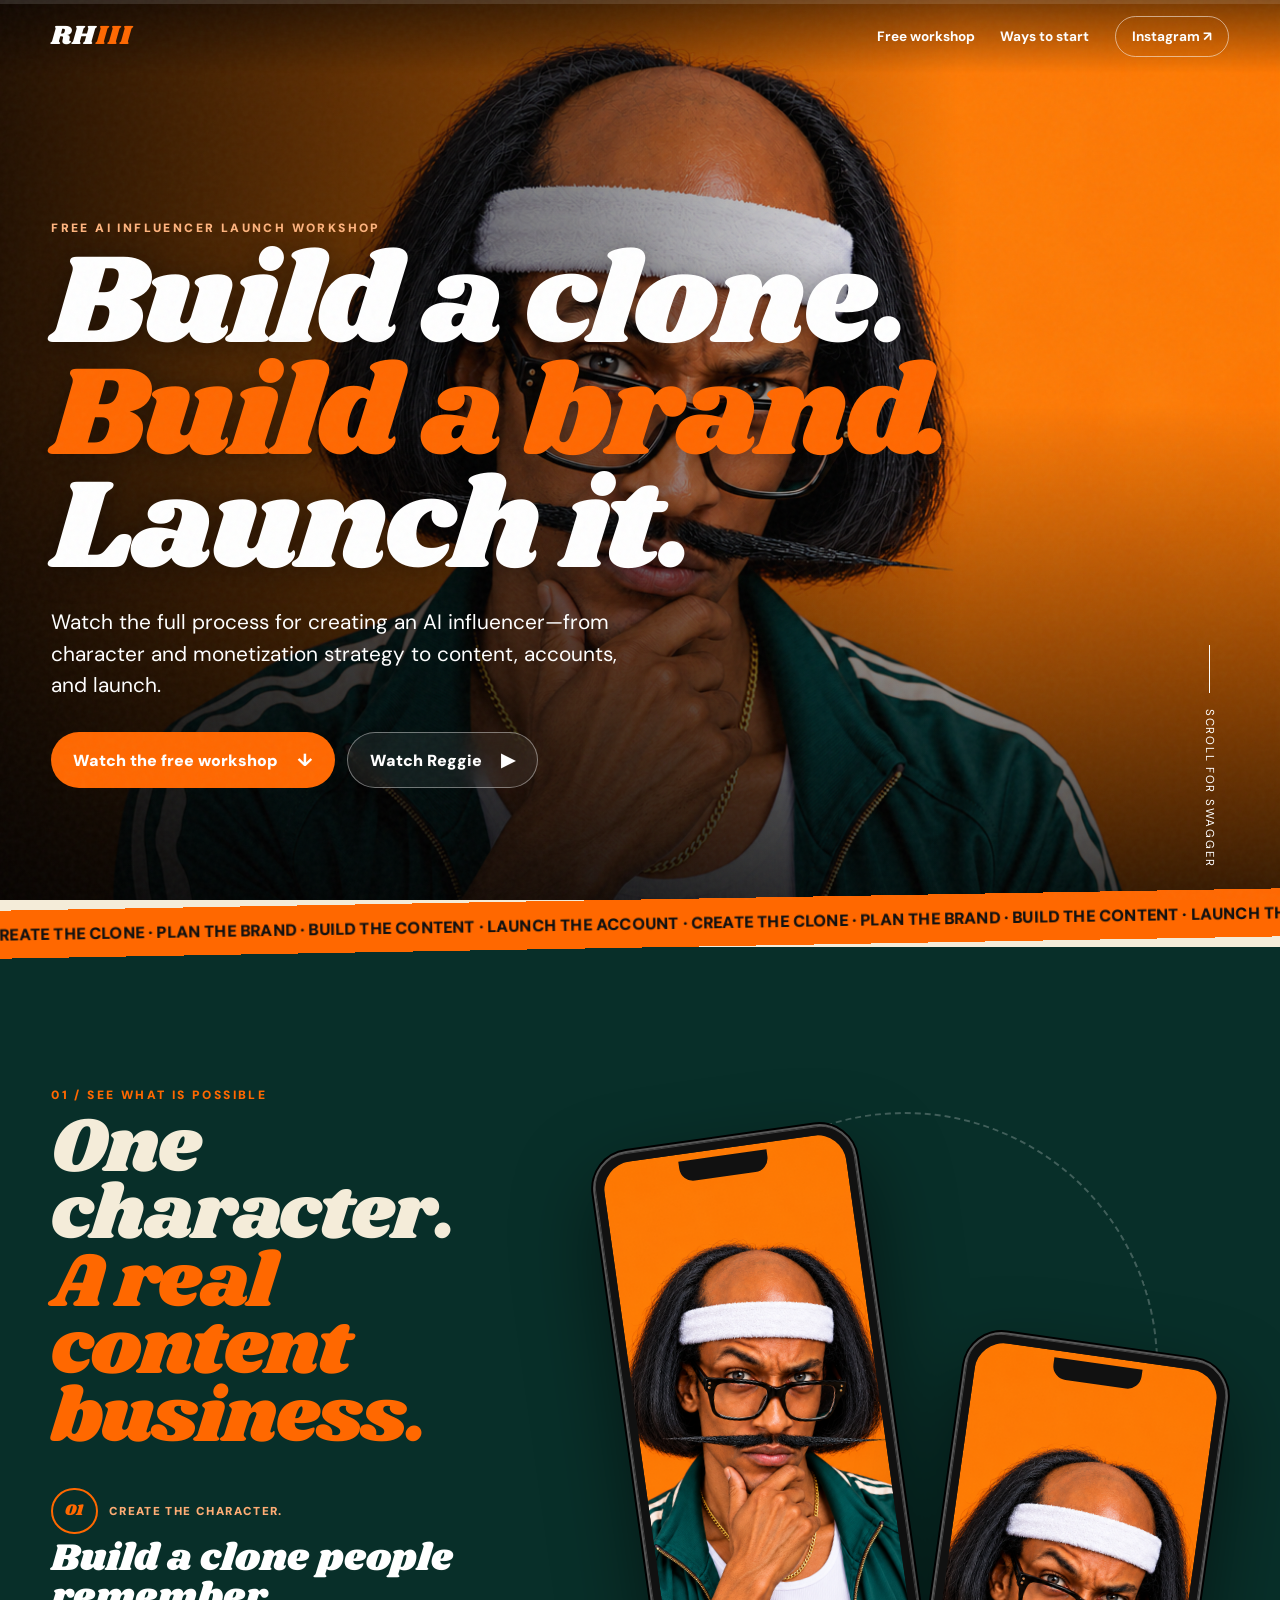
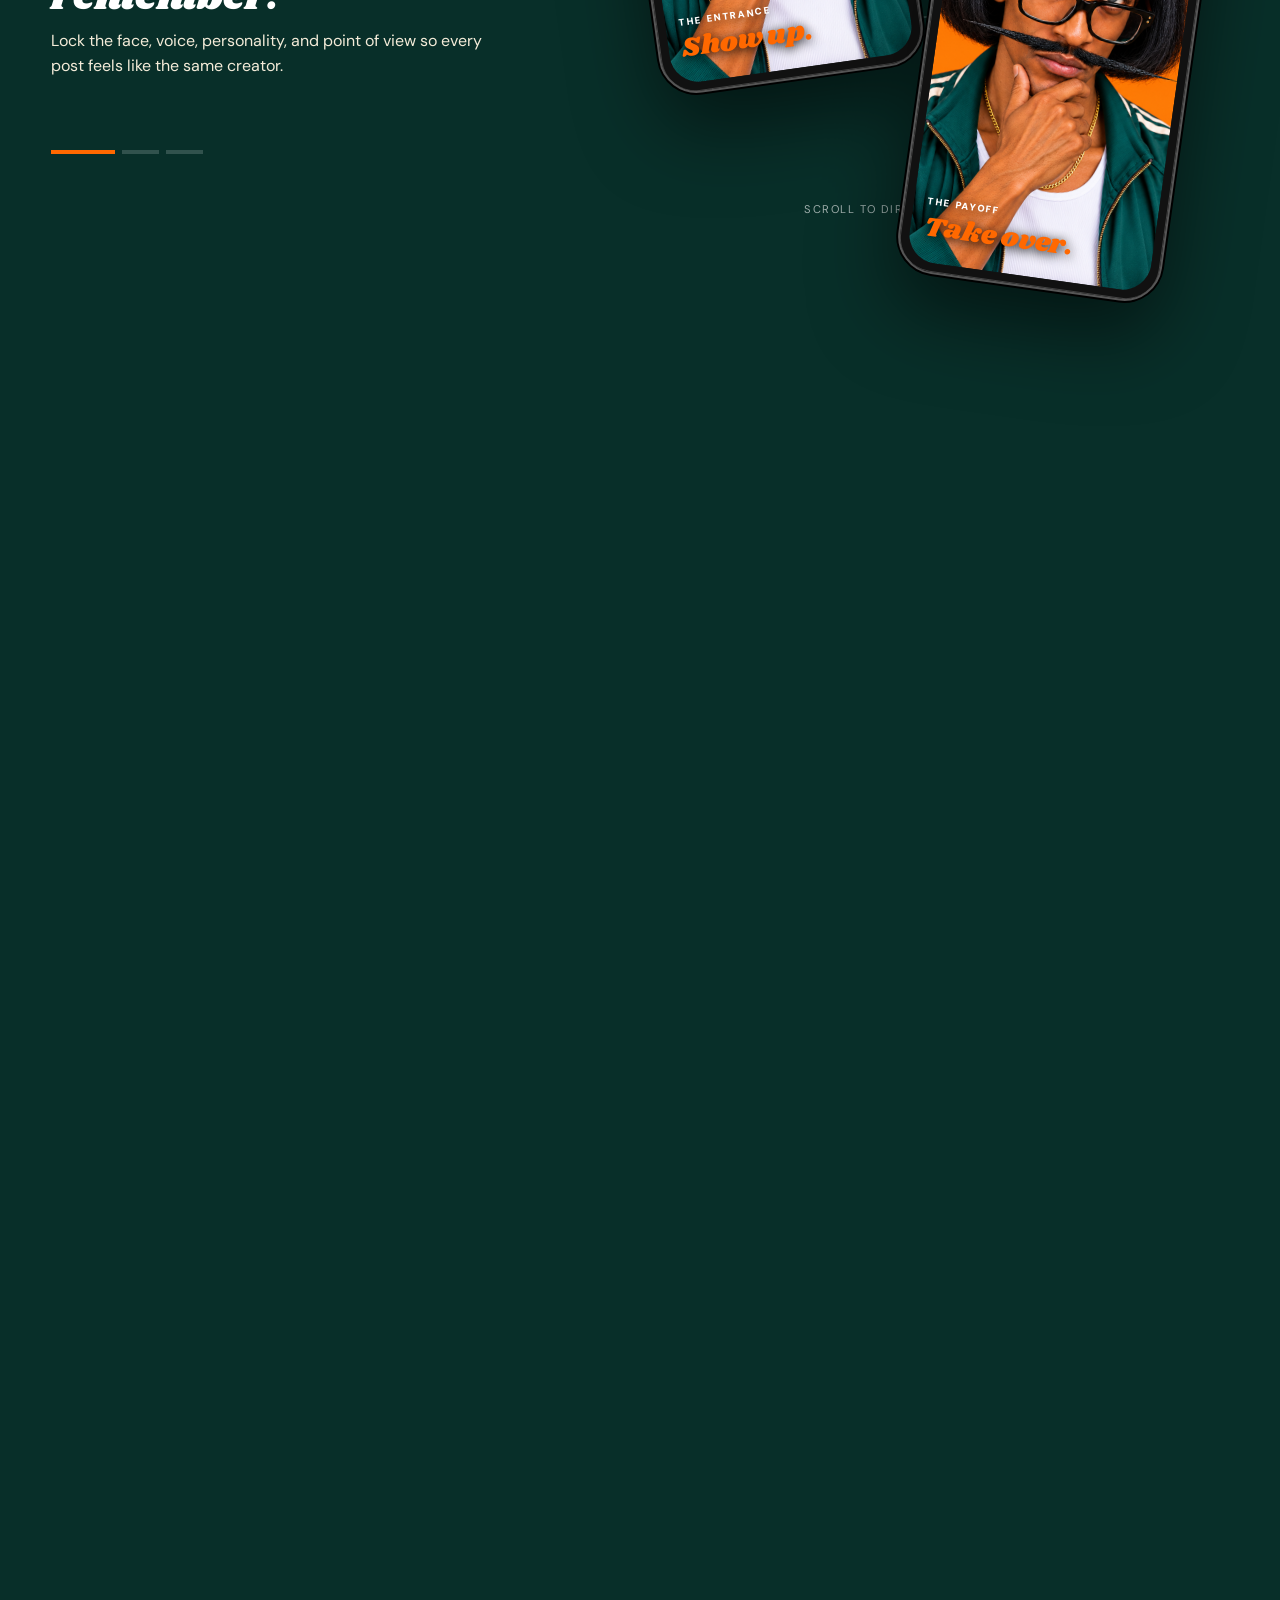
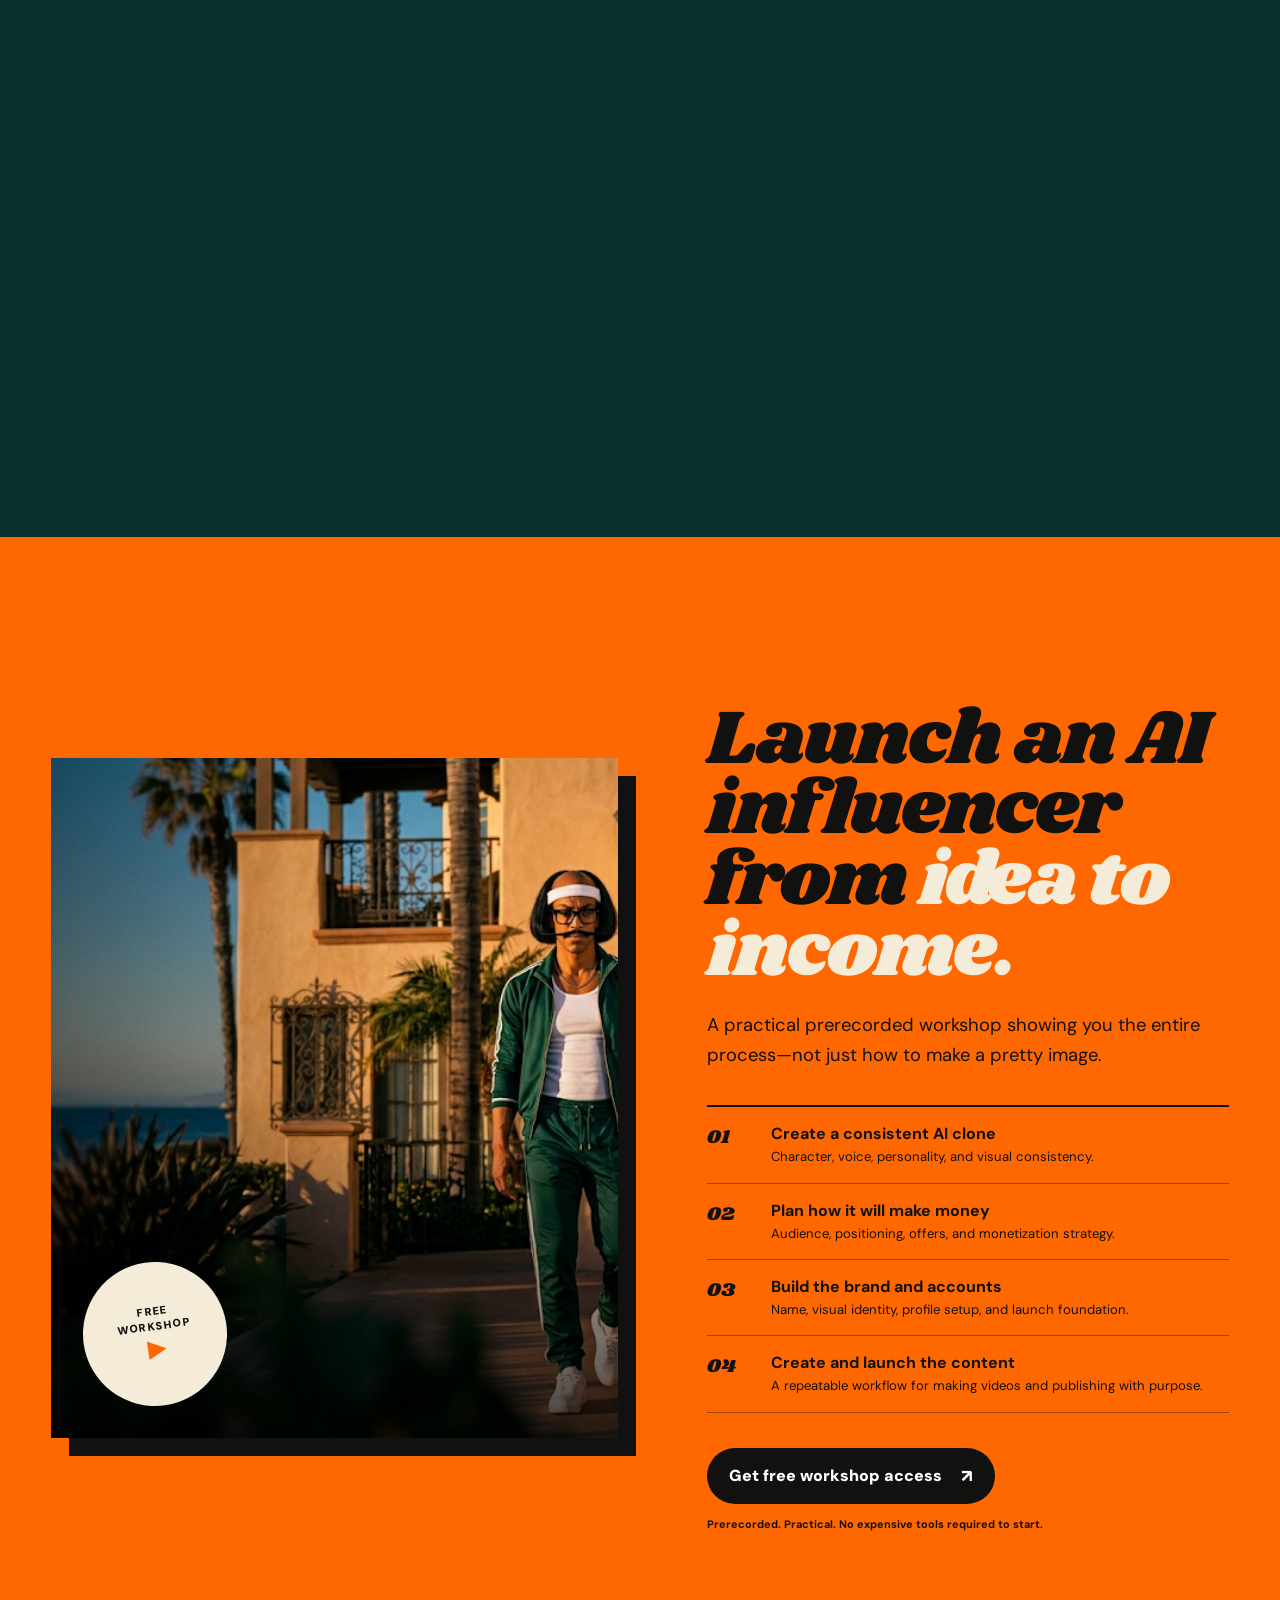
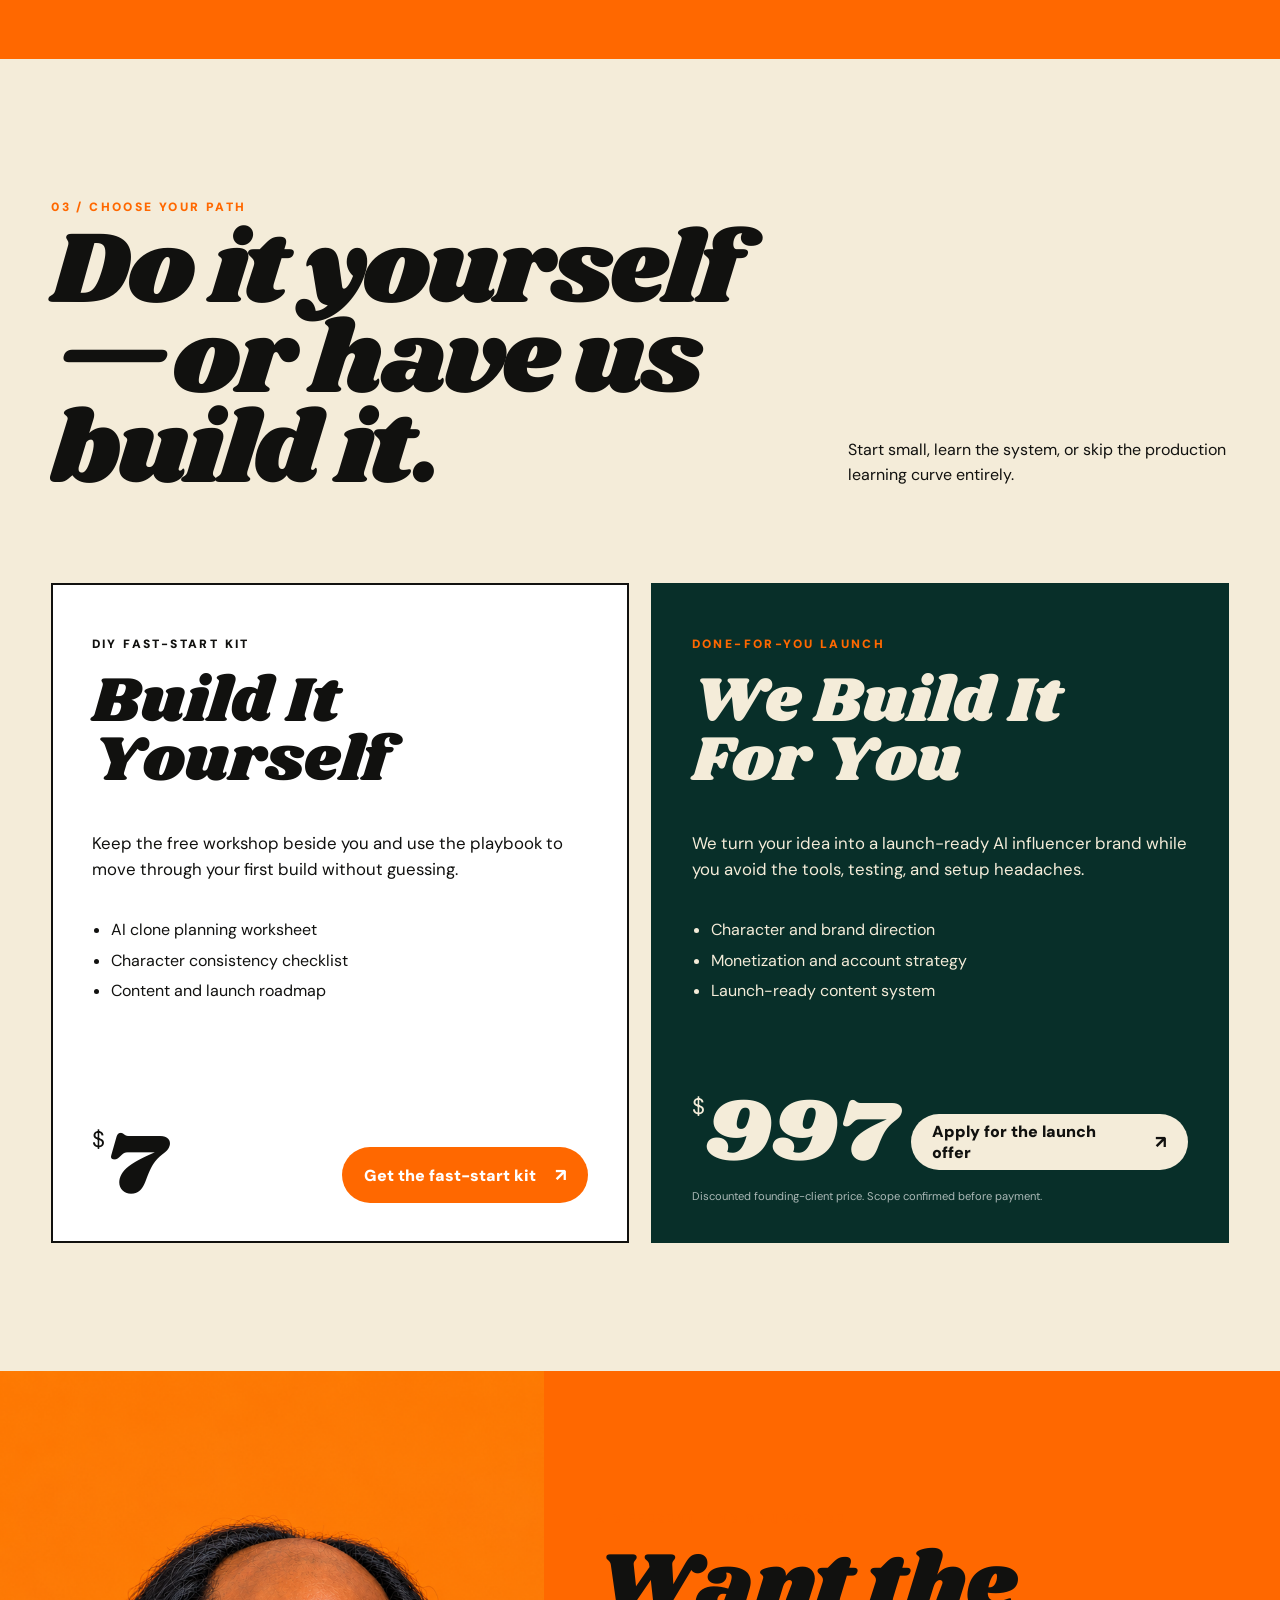
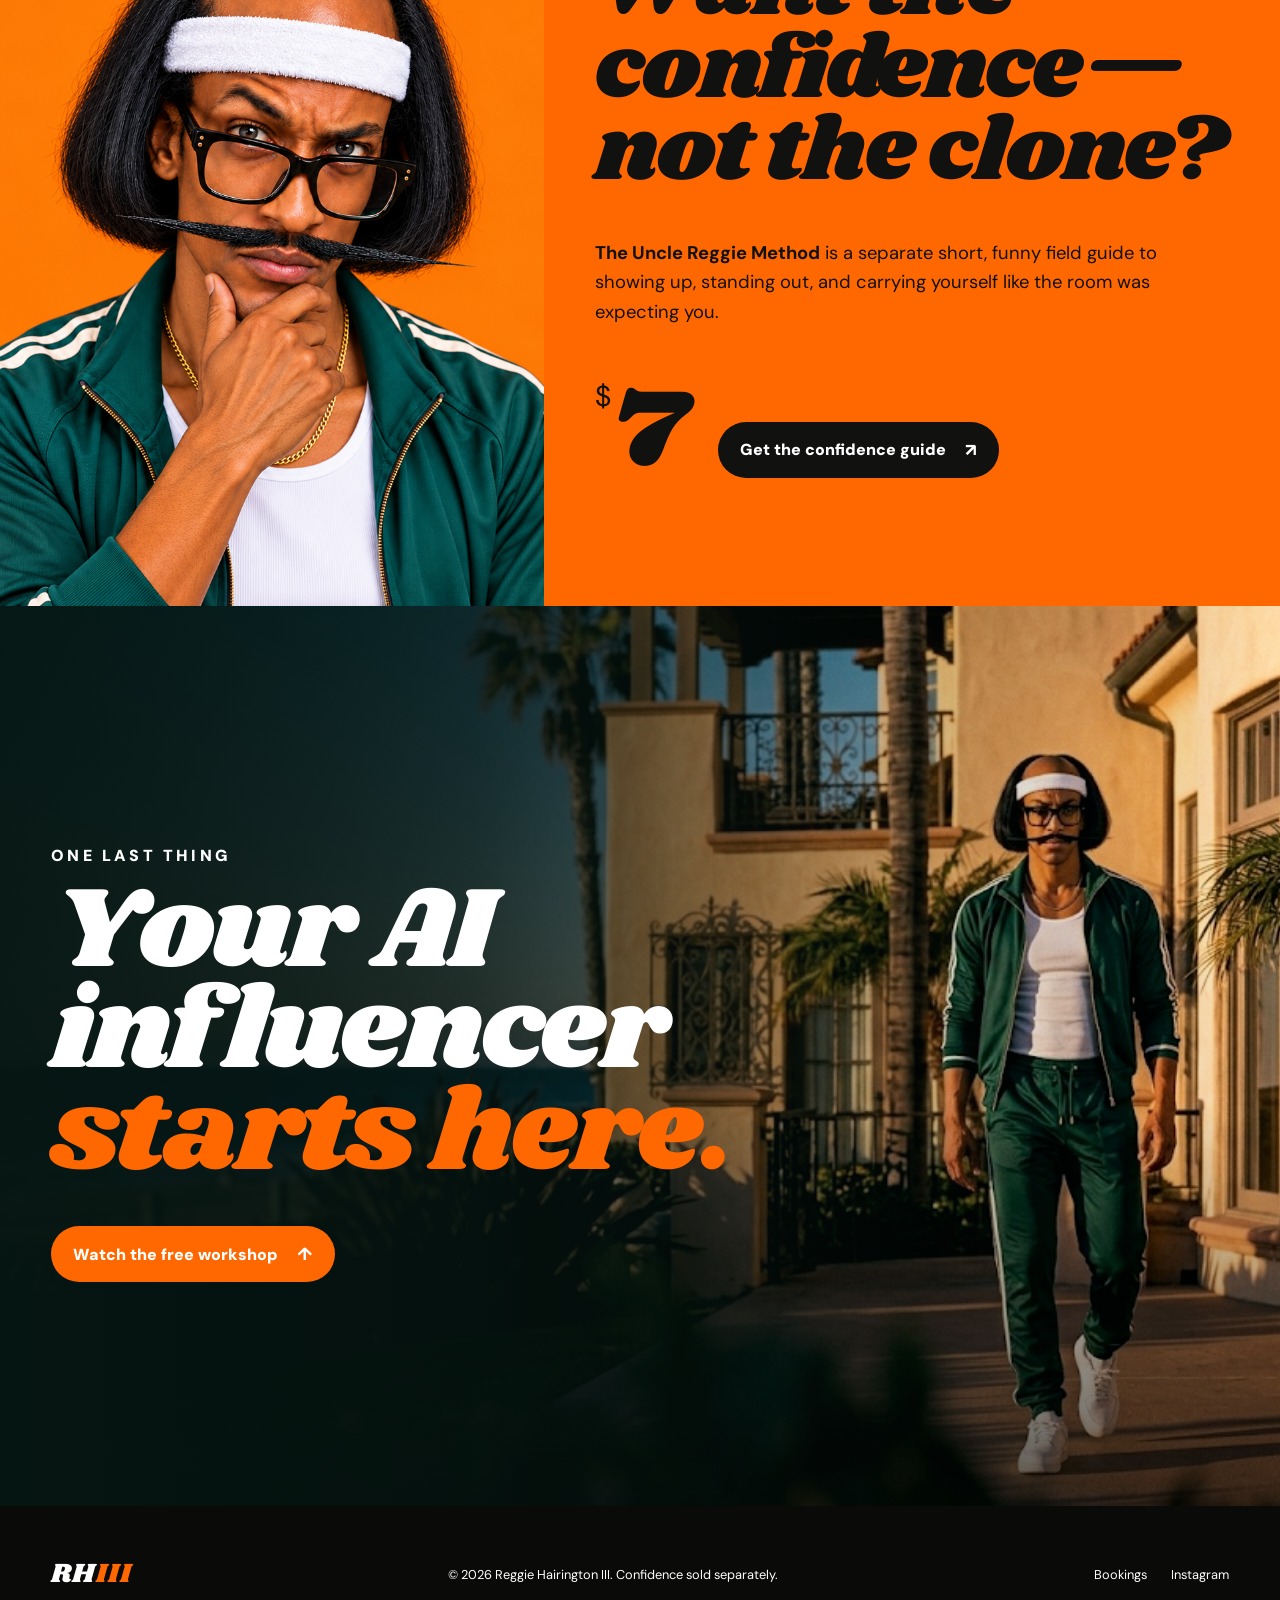
==== commit 9918e2ef: "Refocus site on AI influencer workshop funnel" ====
--- a/index.html
+++ b/index.html
@@ -3,13 +3,13 @@
 <head>
   <meta charset="utf-8">
   <meta name="viewport" content="width=device-width, initial-scale=1">
-  <meta name="description" content="Enter the world of Uncle Reggie: confidence, character, and practical AI creator playbooks.">
+  <meta name="description" content="Learn the full process for creating, branding, monetizing, and launching an AI influencer—or have us build it for you.">
   <meta name="theme-color" content="#082f29">
-  <title>Uncle Reggie — Confidence Has Entered the Building</title>
+  <title>Uncle Reggie — Build and Launch Your AI Influencer</title>
   <link rel="preconnect" href="https://fonts.googleapis.com">
   <link rel="preconnect" href="https://fonts.gstatic.com" crossorigin>
   <link href="https://fonts.googleapis.com/css2?family=DM+Sans:wght@400;600;700;900&family=Shrikhand&display=swap" rel="stylesheet">
-  <link rel="stylesheet" href="styles.css?v=20261006-5">
+  <link rel="stylesheet" href="styles.css?v=20261006-6">
 </head>
 <body>
   <div class="grain" aria-hidden="true"></div>
@@ -18,8 +18,8 @@
   <header class="nav">
     <a class="brand" href="#top" aria-label="Uncle Reggie home">RH<span>III</span></a>
     <nav aria-label="Primary navigation">
-      <a href="#world">The world</a>
-      <a href="#shop">Shop</a>
+      <a href="#workshop">Free workshop</a>
+      <a href="#shop">Ways to start</a>
       <a class="nav-pill" href="https://www.instagram.com/reggiehairington/" target="_blank" rel="noreferrer">Instagram ↗</a>
     </nav>
   </header>
@@ -31,11 +31,11 @@
       </video>
       <div class="hero-wash" aria-hidden="true"></div>
       <div class="hero-copy">
-        <p class="kicker reveal">A MESSAGE FROM THE MAN, THE MYTH, THE MUSTACHE</p>
-        <h1 id="hero-title" class="reveal">Move aside.<br><em>Uncle Reggie</em><br>is here.</h1>
-        <p class="hero-deck reveal">Confidence you can feel. Character you can't ignore. AI skills you can actually use.</p>
+        <p class="kicker reveal">FREE AI INFLUENCER LAUNCH WORKSHOP</p>
+        <h1 id="hero-title" class="reveal">Build a clone.<br><em>Build a brand.</em><br>Launch it.</h1>
+        <p class="hero-deck reveal">Watch the full process for creating an AI influencer—from character and monetization strategy to content, accounts, and launch.</p>
         <div class="hero-actions reveal">
-          <a class="button hot magnetic" href="#shop">Get the playbook <span>↓</span></a>
+          <a class="button hot magnetic" href="#workshop">Watch the free workshop <span>↓</span></a>
           <button class="button glass" type="button" data-open-film>Watch Reggie <span>▶</span></button>
         </div>
       </div>
@@ -43,17 +43,17 @@
     </section>
 
     <div class="ticker" aria-hidden="true">
-      <div>BIG MUSTACHE · BETTER POSTURE · QUESTIONABLE CREDENTIALS · SURPRISINGLY USEFUL ADVICE · BIG MUSTACHE · BETTER POSTURE · QUESTIONABLE CREDENTIALS · SURPRISINGLY USEFUL ADVICE ·</div>
+      <div>CREATE THE CLONE · PLAN THE BRAND · BUILD THE CONTENT · LAUNCH THE ACCOUNT · CREATE THE CLONE · PLAN THE BRAND · BUILD THE CONTENT · LAUNCH THE ACCOUNT ·</div>
     </div>
 
     <section class="manifesto" id="world" aria-labelledby="world-title">
       <div class="manifesto-copy">
-        <p class="section-no">01 / THE REGGIE EFFECT</p>
-        <h2 id="world-title">Confidence is easier when you <em>stop rehearsing.</em></h2>
+        <p class="section-no">01 / SEE WHAT IS POSSIBLE</p>
+        <h2 id="world-title">One character.<br><em>A real content business.</em></h2>
         <div class="story-steps" aria-live="polite">
-          <article class="story-step active" data-story-step="0"><span>01</span><p class="story-kicker">First, interrupt the ordinary.</p><h3>Show up before your excuses do.</h3><p>Pick the room. Put on the outfit. Walk in like someone already saved you a seat.</p></article>
-          <article class="story-step" data-story-step="1"><span>02</span><p class="story-kicker">Then, make it memorable.</p><h3>Give them one thing they can’t unsee.</h3><p>The posture. The mustache. The move. You do not need ten tricks—just one unmistakable signal.</p></article>
-          <article class="story-step" data-story-step="2"><span>03</span><p class="story-kicker">Finally, prove it in motion.</p><h3>Take the moment before it takes you.</h3><p>Make the move, own the reaction, and leave them wondering where Uncle Reggie learned to dance.</p></article>
+          <article class="story-step active" data-story-step="0"><span>01</span><p class="story-kicker">Create the character.</p><h3>Build a clone people remember.</h3><p>Lock the face, voice, personality, and point of view so every post feels like the same creator.</p></article>
+          <article class="story-step" data-story-step="1"><span>02</span><p class="story-kicker">Build the business.</p><h3>Give the character a reason to exist.</h3><p>Choose the audience, offer, positioning, branding, and accounts before you start posting at random.</p></article>
+          <article class="story-step" data-story-step="2"><span>03</span><p class="story-kicker">Launch the content.</p><h3>Turn the clone into a repeatable system.</h3><p>Plan, create, publish, learn, and improve—without starting from a blank page every day.</p></article>
         </div>
         <div class="story-progress" aria-hidden="true"><i class="active"></i><i></i><i></i></div>
       </div>
@@ -65,81 +65,37 @@
       </div>
     </section>
 
-    <section class="confidence-lab" aria-labelledby="confidence-title">
-      <div class="lab-copy reveal">
-        <p class="section-no">02 / LIVE CONFIDENCE CALIBRATION</p>
-        <h2 id="confidence-title">Dial up your <em>entrance.</em></h2>
-        <p>Confidence is not something you wait for. Sometimes you drag the slider and let your posture catch up.</p>
-        <div class="confidence-scale" aria-hidden="true"><span>01<br><b>Arrive</b></span><span>02<br><b>Be seen</b></span><span>03<br><b>Own it</b></span></div>
-      </div>
-      <div class="confidence-stage reveal">
-        <div class="confidence-score"><small>REGGIE LEVEL</small><output id="confidence-output" for="confidence">72%</output></div>
-        <div class="confidence-portrait"><img src="assets/reggie-portrait.png" alt="Uncle Reggie looking confidently at the camera"></div>
-        <p class="confidence-message" id="confidence-message">The room has noticed.</p>
-        <div class="meter">
-          <label for="confidence">Adjust your entrance <span>Drag me</span></label>
-          <input id="confidence" type="range" min="10" max="100" value="72">
-          <div class="meter-words" aria-hidden="true"><span>Polite nod</span><span>Full Reggie</span></div>
-        </div>
+    <section class="workshop" id="workshop" aria-labelledby="workshop-title">
+      <div class="workshop-visual reveal"><img src="assets/reggie-beach-hero.png" alt="Uncle Reggie walking beside the ocean"><span class="play-seal">FREE<br>WORKSHOP<br><b>▶</b></span></div>
+      <div class="workshop-copy reveal">
+        <p class="section-no">02 / THE MAIN EVENT</p>
+        <h2 id="workshop-title">Launch an AI influencer from <em>idea to income.</em></h2>
+        <p class="workshop-lead">A practical prerecorded workshop showing you the entire process—not just how to make a pretty image.</p>
+        <ol class="workshop-list"><li><span>01</span><div><strong>Create a consistent AI clone</strong><p>Character, voice, personality, and visual consistency.</p></div></li><li><span>02</span><div><strong>Plan how it will make money</strong><p>Audience, positioning, offers, and monetization strategy.</p></div></li><li><span>03</span><div><strong>Build the brand and accounts</strong><p>Name, visual identity, profile setup, and launch foundation.</p></div></li><li><span>04</span><div><strong>Create and launch the content</strong><p>A repeatable workflow for making videos and publishing with purpose.</p></div></li></ol>
+        <a class="button dark magnetic" href="mailto:reggiehairington@gmail.com?subject=Send%20me%20the%20free%20AI%20Influencer%20Launch%20Workshop">Get free workshop access <span>↗</span></a>
+        <p class="microcopy">Prerecorded. Practical. No expensive tools required to start.</p>
       </div>
     </section>
 
     <section class="offers" id="shop" aria-labelledby="shop-title">
-      <header class="offers-head reveal">
-        <p class="section-no">03 / CHOOSE YOUR UPGRADE</p>
-        <h2 id="shop-title">Leave with more than a laugh.</h2>
-      </header>
+      <header class="offers-head reveal"><div><p class="section-no">03 / CHOOSE YOUR PATH</p><h2 id="shop-title">Do it yourself—or have us build it.</h2></div><p>Start small, learn the system, or skip the production learning curve entirely.</p></header>
+      <div class="plans-grid">
+        <article class="plan plan-diy reveal"><p class="tag">DIY FAST-START KIT</p><h3>Build It Yourself</h3><p>Keep the free workshop beside you and use the playbook to move through your first build without guessing.</p><ul><li>AI clone planning worksheet</li><li>Character consistency checklist</li><li>Content and launch roadmap</li></ul><div class="plan-buy"><p class="price"><sup>$</sup>7</p><a class="button hot magnetic" href="https://buy.stripe.com/bJe14p5LK1r64Ib1KRdZ601" target="_blank" rel="noreferrer">Get the fast-start kit <span>↗</span></a></div></article>
+        <article class="plan plan-done reveal"><p class="tag">DONE-FOR-YOU LAUNCH</p><h3>We Build It For You</h3><p>We turn your idea into a launch-ready AI influencer brand while you avoid the tools, testing, and setup headaches.</p><ul><li>Character and brand direction</li><li>Monetization and account strategy</li><li>Launch-ready content system</li></ul><div class="plan-buy"><p class="price"><sup>$</sup>997</p><a class="button cream magnetic" href="mailto:reggiehairington@gmail.com?subject=AI%20Influencer%20Done-For-You%20Launch">Apply for the launch offer <span>↗</span></a></div><p class="plan-note">Discounted founding-client price. Scope confirmed before payment.</p></article>
+      </div>
+    </section>
 
-      <article class="offer offer-ai reveal">
-        <div class="offer-index">01</div>
-        <div class="offer-copy">
-          <p class="tag">START HERE · INSTANT PDF</p>
-          <h3>AI Clone Starter Playbook</h3>
-          <p>The no-fluff blueprint for turning one idea into a repeatable AI character and content system.</p>
-          <ul><li>Build a consistent character</li><li>Plan content that feels human</li><li>Avoid expensive beginner mistakes</li></ul>
-        </div>
-        <div class="offer-buy">
-          <p class="price"><sup>$</sup>7</p>
-          <a class="button hot magnetic" href="https://buy.stripe.com/bJe14p5LK1r64Ib1KRdZ601" target="_blank" rel="noreferrer">Get the playbook <span>↗</span></a>
-        </div>
-      </article>
-
-      <article class="offer offer-course reveal">
-        <video autoplay muted loop playsinline poster="assets/reggie-disco.png"><source src="assets/reggie-reel.mp4" type="video/mp4"></video>
-        <div class="course-wash" aria-hidden="true"></div>
-        <div class="offer-index">02</div>
-        <div class="offer-copy">
-          <p class="tag">FULL VIDEO WALKTHROUGH</p>
-          <h3>Build Your AI Clone</h3>
-          <p>Watch the whole process, step by step—from character design to finished videos worth posting.</p>
-        </div>
-        <div class="offer-buy">
-          <p class="price"><sup>$</sup>49</p>
-          <a class="button cream magnetic" href="https://buy.stripe.com/eVq28t5LK4Di1vZ3SZdZ602" target="_blank" rel="noreferrer">Join the course <span>↗</span></a>
-        </div>
-      </article>
-
-      <article class="offer offer-reggie reveal">
-        <div class="portrait-crop"><img src="assets/reggie-portrait.png" alt="Uncle Reggie considering your potential"></div>
-        <div class="offer-index">03</div>
-        <div class="offer-copy">
-          <p class="tag">THE ORIGINAL · INSTANT PDF</p>
-          <h3>The Uncle Reggie Method</h3>
-          <p>A short, funny field guide to showing up, standing out, and carrying yourself like the room was expecting you.</p>
-        </div>
-        <div class="offer-buy">
-          <p class="price"><sup>$</sup>7</p>
-          <a class="button dark magnetic" href="https://buy.stripe.com/3cIcN74HG5Hm1vZblrdZ603" target="_blank" rel="noreferrer">Get more confident <span>↗</span></a>
-        </div>
-      </article>
+    <section class="reggie-method" aria-labelledby="reggie-method-title">
+      <div class="reggie-method-image"><img src="assets/reggie-portrait.png" alt="Uncle Reggie considering your potential"></div>
+      <div class="reggie-method-copy reveal"><p class="section-no">A DIFFERENT KIND OF UPGRADE</p><h2 id="reggie-method-title">Want the confidence—not the clone?</h2><p><strong>The Uncle Reggie Method</strong> is a separate short, funny field guide to showing up, standing out, and carrying yourself like the room was expecting you.</p><div class="reggie-method-buy"><p class="price"><sup>$</sup>7</p><a class="button dark magnetic" href="https://buy.stripe.com/3cIcN74HG5Hm1vZblrdZ603" target="_blank" rel="noreferrer">Get the confidence guide <span>↗</span></a></div></div>
     </section>
 
     <section class="finale">
       <img src="assets/reggie-finale-beach.jpg" alt="Uncle Reggie walking toward the camera beside the ocean">
       <div class="finale-copy reveal">
         <p>ONE LAST THING</p>
-        <h2>Don't just scroll.<br><em>Make an entrance.</em></h2>
-        <a class="button hot magnetic" href="#shop">Choose your upgrade <span>↑</span></a>
+        <h2>Your AI influencer<br><em>starts here.</em></h2>
+        <a class="button hot magnetic" href="#workshop">Watch the free workshop <span>↑</span></a>
       </div>
     </section>
   </main>
@@ -155,6 +111,6 @@
     <video controls playsinline poster="assets/reggie-portrait.png"><source src="assets/reggie-reel.mp4" type="video/mp4"></video>
   </dialog>
 
-  <script src="script.js?v=20261006-5"></script>
+  <script src="script.js?v=20261006-6"></script>
 </body>
 </html>
--- a/styles.css
+++ b/styles.css
@@ -15,3 +15,5 @@
 @media(prefers-reduced-motion:reduce){.story-step{transition:none}.phone-one,.phone-two,.motion-orbit{transform:none}}
 @media(max-width:800px){.finale>img{inset:0;width:100%;height:100%;max-width:none;object-position:62% center}.finale::after{background:linear-gradient(0deg,#061713f2 0%,#0617137d 65%,#06171320)}}
 @media(max-width:800px){.confidence-lab{padding:6rem 1.1rem;display:block;min-height:0}.confidence-lab h2{font-size:clamp(3.6rem,16vw,5.2rem)}.confidence-scale{gap:1.5rem;margin:2rem 0 3rem}.confidence-stage{min-height:620px;box-shadow:9px 9px 0 var(--ink)}.confidence-score{left:1.2rem;top:1.4rem}.confidence-score output{font-size:4.5rem}.confidence-portrait{inset:0 0 9rem 0}.confidence-message{left:1.2rem;bottom:10.5rem;font-size:1.65rem;max-width:12rem}.meter{inset:auto 0 0;margin:0;padding:1.35rem 1.2rem}.meter input{margin:1.1rem 0 .7rem}}
+.workshop{background:var(--orange);color:var(--ink);padding:8rem var(--pad);display:grid;grid-template-columns:minmax(420px,1fr) minmax(420px,.92fr);gap:7vw;align-items:center}.workshop-visual{position:relative;min-height:680px;overflow:hidden;box-shadow:18px 18px 0 var(--ink)}.workshop-visual::after{content:"";position:absolute;inset:0;background:linear-gradient(0deg,#000b,transparent 52%)}.workshop-visual img{width:100%;height:100%;min-height:680px;object-fit:cover;object-position:61% center}.play-seal{position:absolute;z-index:2;left:2rem;bottom:2rem;width:9rem;height:9rem;border-radius:50%;display:grid;place-content:center;text-align:center;background:var(--cream);font-size:.68rem;font-weight:900;letter-spacing:.12em;line-height:1.35;transform:rotate(-8deg)}.play-seal b{font-size:1.4rem;color:var(--orange)}.workshop-copy h2,.reggie-method h2{font-family:Shrikhand;font-weight:400;line-height:.92;letter-spacing:-.025em}.workshop-copy h2{font-size:clamp(3.8rem,6vw,6.7rem);margin:.5rem 0 1.5rem}.workshop-copy h2 em{font-style:normal;color:var(--cream)}.workshop-lead{font-size:1.15rem;line-height:1.6;max-width:39rem}.workshop-list{list-style:none;margin:2.2rem 0;padding:0;border-top:2px solid var(--ink)}.workshop-list li{display:grid;grid-template-columns:3rem 1fr;gap:1rem;padding:1rem 0;border-bottom:1px solid #1116}.workshop-list li>span{font-family:Shrikhand;font-size:1.2rem}.workshop-list strong{font-size:1rem}.workshop-list p{font-size:.82rem;margin:.25rem 0 0;line-height:1.4}.microcopy{font-size:.68rem;font-weight:700;margin:.8rem 0 0}.offers{padding:8rem var(--pad);background:var(--cream)}.offers-head{align-items:end}.offers-head>div{max-width:960px}.offers-head>p{max-width:28rem;line-height:1.55}.plans-grid{display:grid;grid-template-columns:1fr 1fr;gap:1.4rem}.plan{min-height:660px;padding:clamp(1.7rem,3vw,3.2rem);display:flex;flex-direction:column;border:2px solid var(--ink)}.plan h3{font-family:Shrikhand;font-weight:400;font-size:clamp(3rem,5vw,5.4rem);line-height:.92;margin:.6rem 0 1.4rem}.plan>p:not(.tag,.price,.plan-note){font-size:1.05rem;line-height:1.55;max-width:38rem}.plan ul{padding-left:1.2rem;line-height:1.9}.plan-buy{margin-top:auto;display:flex;align-items:end;justify-content:space-between;gap:1rem}.plan .price{font-size:clamp(4.5rem,7vw,7rem);margin:2rem 0 0}.plan-diy{background:white}.plan-done{background:var(--green);color:var(--cream);border-color:var(--green)}.plan-done .tag{color:var(--orange)}.plan-note{font-size:.7rem;margin:1.2rem 0 0;color:#ffffffa8}.reggie-method{min-height:86vh;background:var(--orange);display:grid;grid-template-columns:minmax(360px,.85fr) minmax(420px,1.15fr);align-items:stretch}.reggie-method-image{min-height:700px;overflow:hidden}.reggie-method-image img{width:100%;height:100%;object-fit:cover}.reggie-method-copy{padding:8rem var(--pad);display:flex;flex-direction:column;justify-content:center}.reggie-method h2{font-size:clamp(4rem,7vw,7rem);margin:.5rem 0 1.6rem}.reggie-method-copy>p:not(.section-no){font-size:1.15rem;line-height:1.6;max-width:44rem}.reggie-method-buy{display:flex;align-items:end;gap:2rem;margin-top:2.5rem}.reggie-method-buy .price{margin:0}
+@media(max-width:800px){.workshop{display:block;padding:6rem 1.1rem}.workshop-visual{min-height:520px;box-shadow:9px 9px 0 var(--ink);margin-bottom:4rem}.workshop-visual img{min-height:520px}.workshop-copy h2{font-size:3.8rem}.play-seal{width:7.5rem;height:7.5rem;left:1rem;bottom:1rem}.offers-head>p{margin-top:1.5rem}.plans-grid{display:block}.plan{min-height:620px;margin-bottom:1rem;padding:1.4rem}.plan h3{font-size:3.4rem}.plan-buy{display:block}.plan .price{font-size:5rem;margin-bottom:1.5rem}.plan-buy .button{width:100%}.reggie-method{display:block;min-height:0}.reggie-method-image{min-height:480px;height:58vh}.reggie-method-copy{padding:5rem 1.1rem}.reggie-method h2{font-size:3.8rem}.reggie-method-buy{display:block}.reggie-method-buy .price{margin-bottom:1.5rem}}
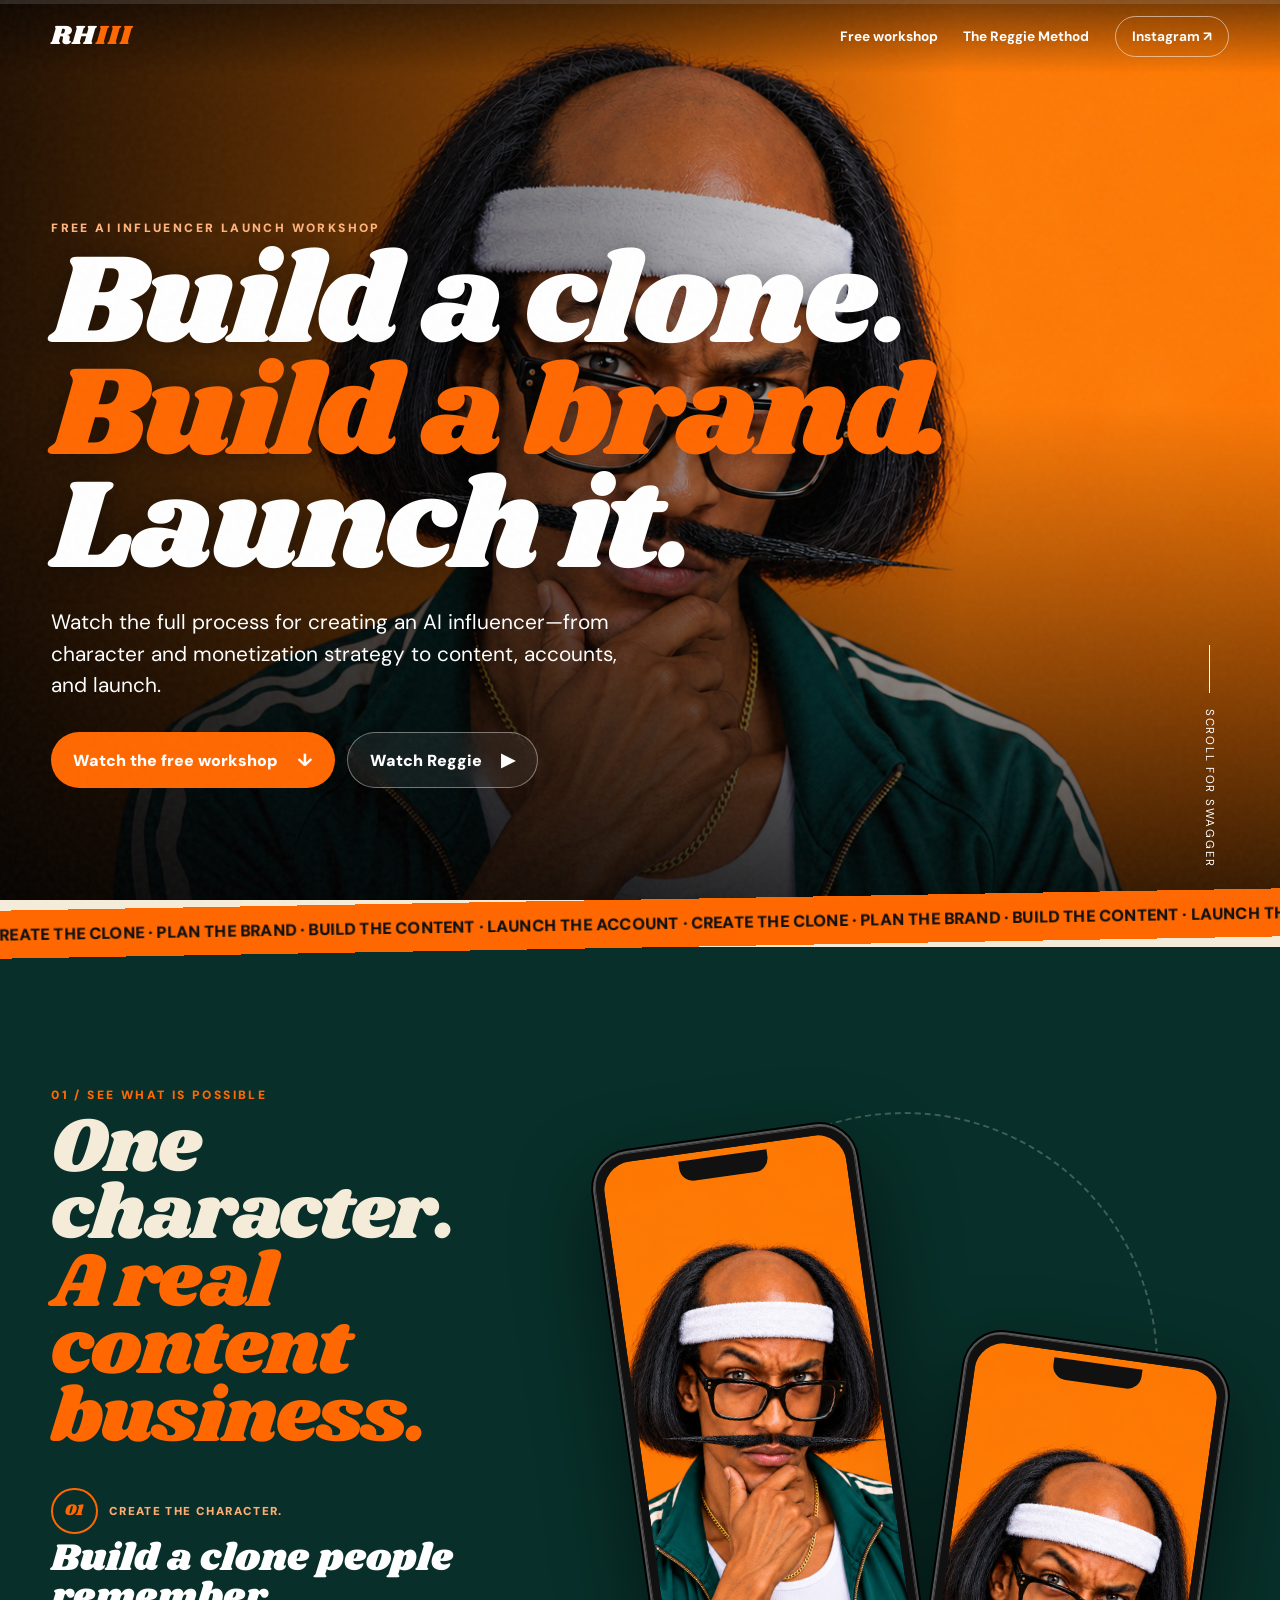
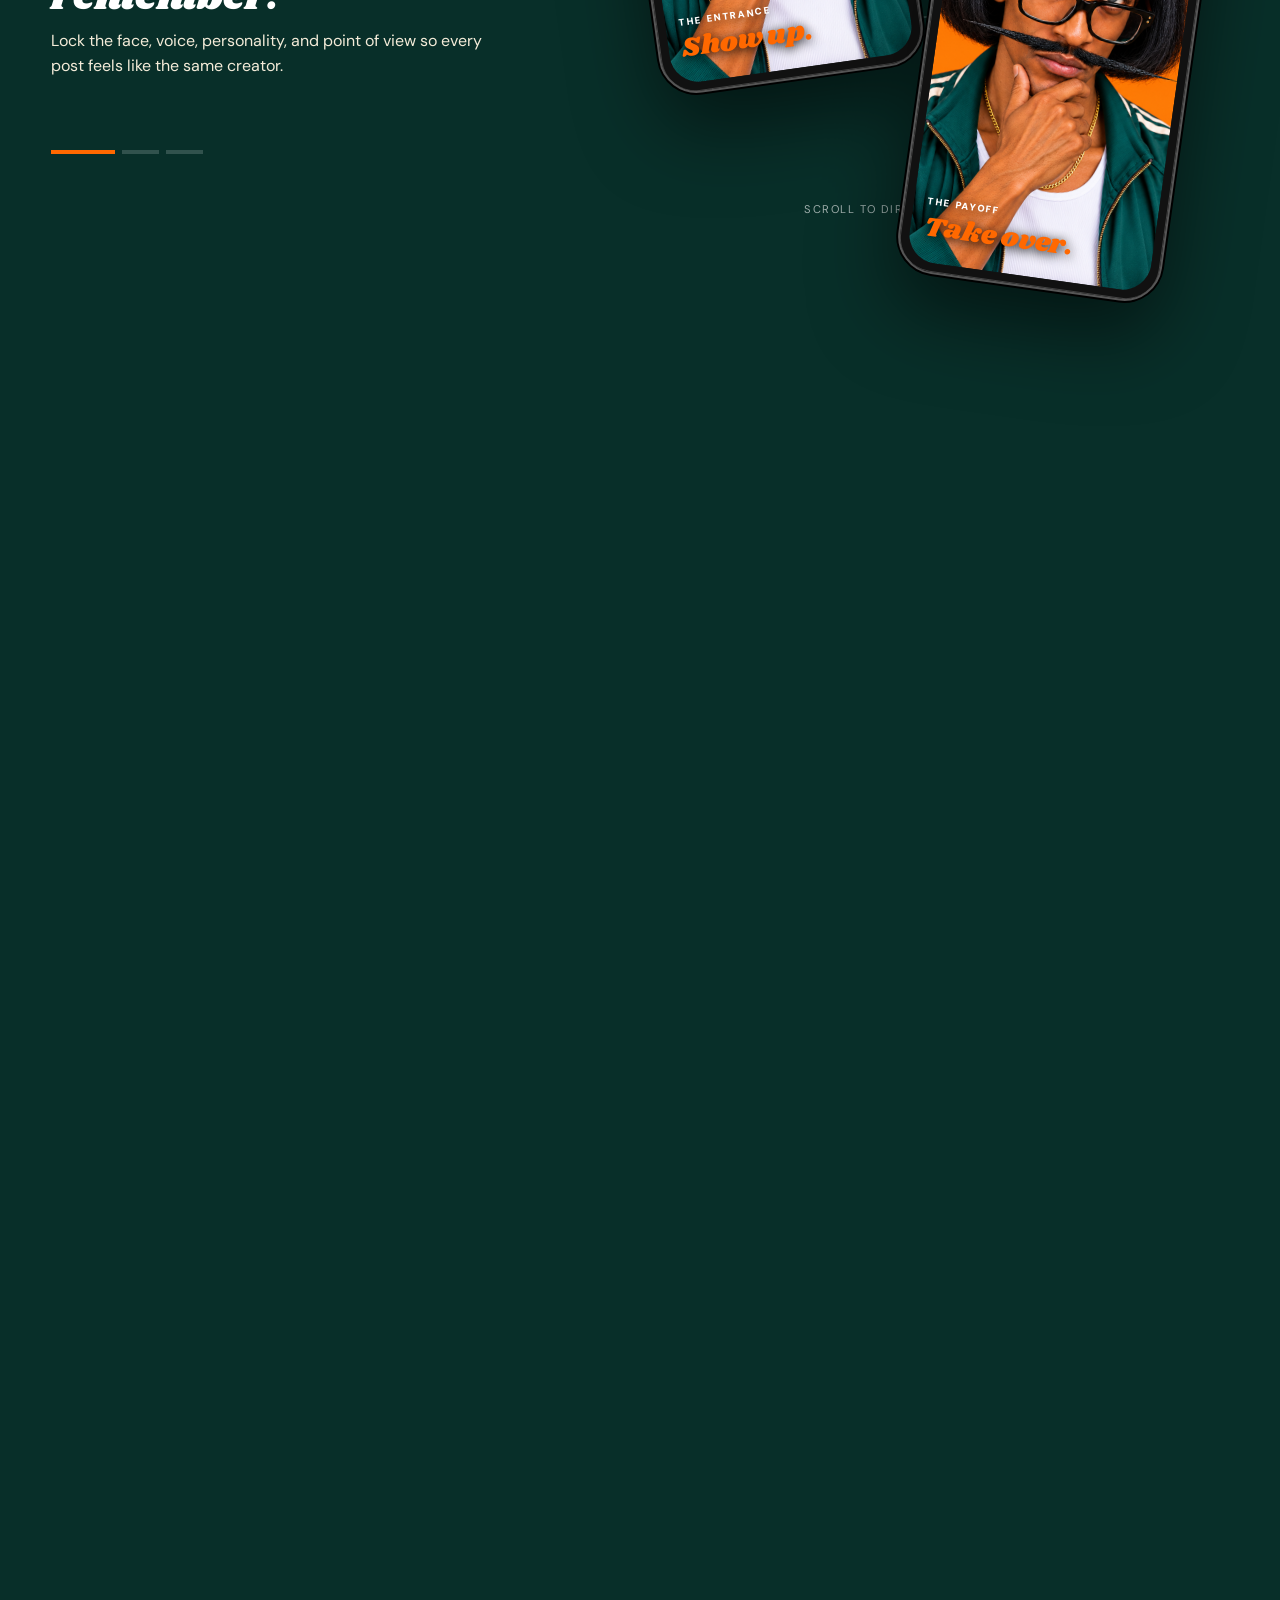
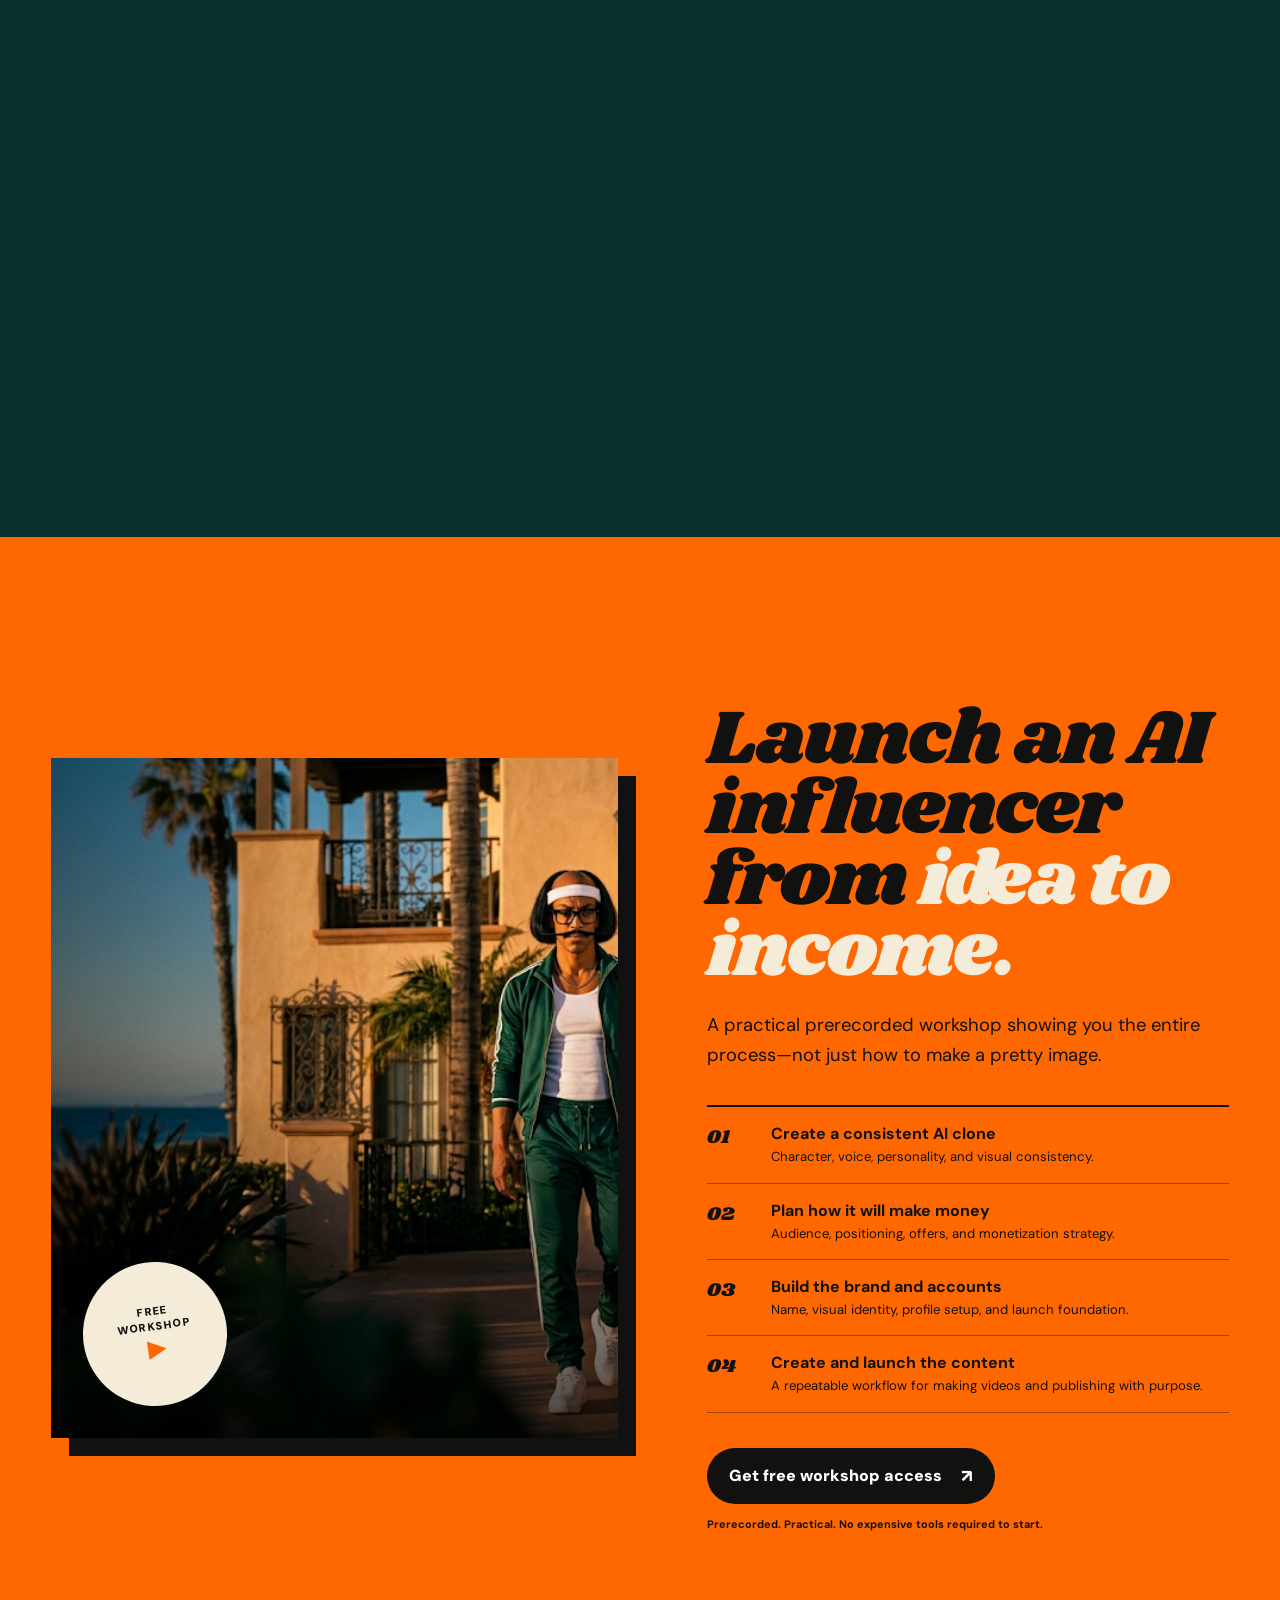
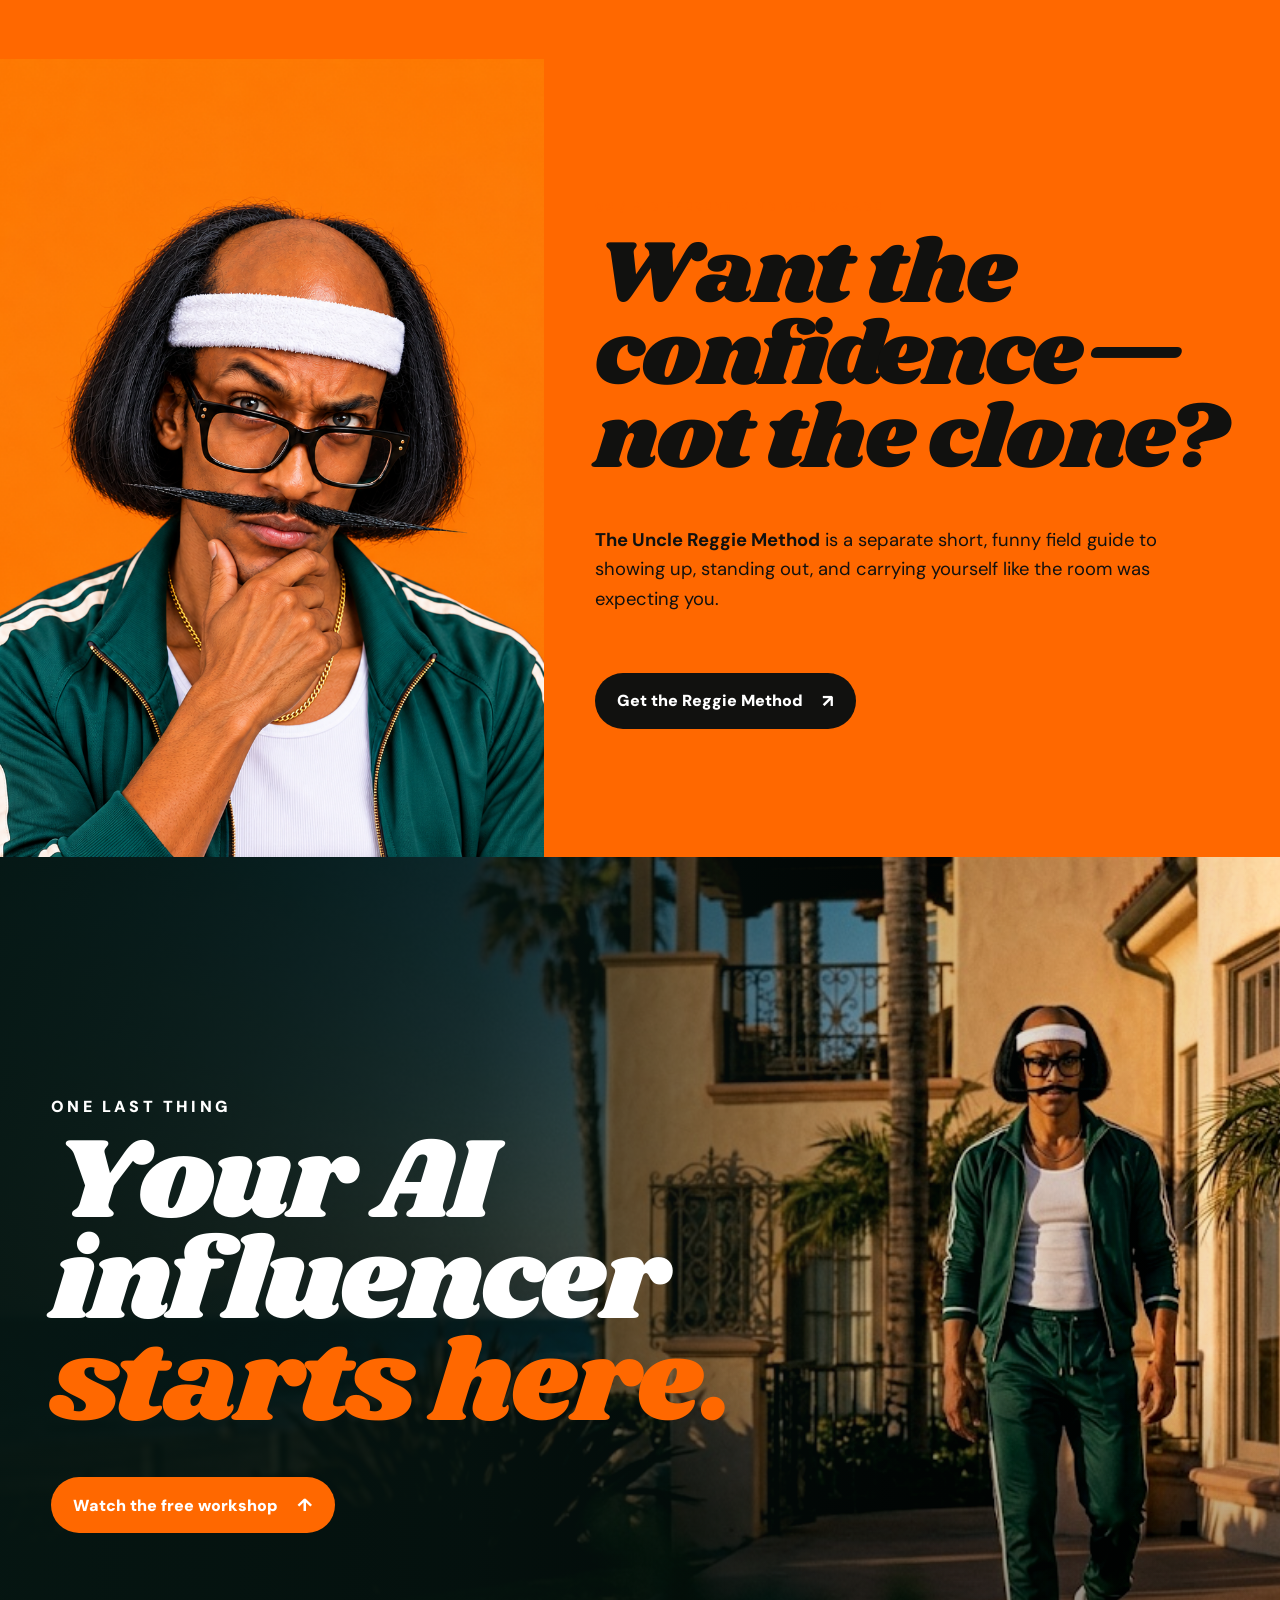
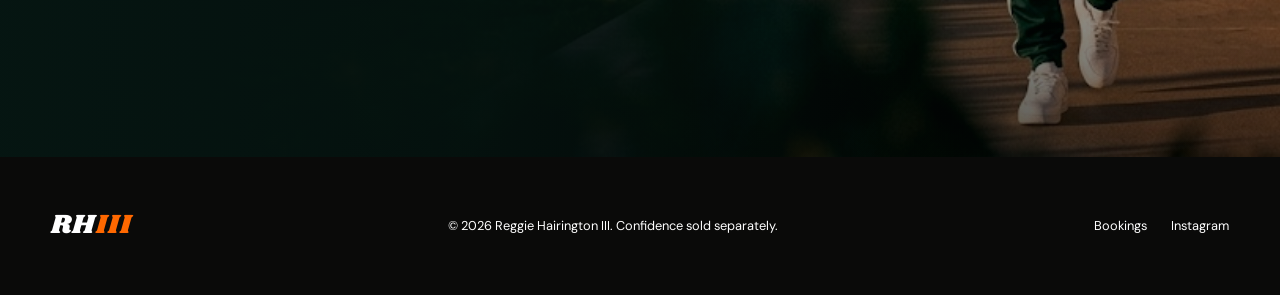
==== commit a61eeb28: "Simplify public funnel to workshop and Reggie Method" ====
--- a/index.html
+++ b/index.html
@@ -9,7 +9,7 @@
   <link rel="preconnect" href="https://fonts.googleapis.com">
   <link rel="preconnect" href="https://fonts.gstatic.com" crossorigin>
   <link href="https://fonts.googleapis.com/css2?family=DM+Sans:wght@400;600;700;900&family=Shrikhand&display=swap" rel="stylesheet">
-  <link rel="stylesheet" href="styles.css?v=20261006-6">
+  <link rel="stylesheet" href="styles.css?v=20261006-7">
 </head>
 <body>
   <div class="grain" aria-hidden="true"></div>
@@ -19,7 +19,7 @@
     <a class="brand" href="#top" aria-label="Uncle Reggie home">RH<span>III</span></a>
     <nav aria-label="Primary navigation">
       <a href="#workshop">Free workshop</a>
-      <a href="#shop">Ways to start</a>
+      <a href="#reggie-method">The Reggie Method</a>
       <a class="nav-pill" href="https://www.instagram.com/reggiehairington/" target="_blank" rel="noreferrer">Instagram ↗</a>
     </nav>
   </header>
@@ -77,17 +77,9 @@
       </div>
     </section>
 
-    <section class="offers" id="shop" aria-labelledby="shop-title">
-      <header class="offers-head reveal"><div><p class="section-no">03 / CHOOSE YOUR PATH</p><h2 id="shop-title">Do it yourself—or have us build it.</h2></div><p>Start small, learn the system, or skip the production learning curve entirely.</p></header>
-      <div class="plans-grid">
-        <article class="plan plan-diy reveal"><p class="tag">DIY FAST-START KIT</p><h3>Build It Yourself</h3><p>Keep the free workshop beside you and use the playbook to move through your first build without guessing.</p><ul><li>AI clone planning worksheet</li><li>Character consistency checklist</li><li>Content and launch roadmap</li></ul><div class="plan-buy"><p class="price"><sup>$</sup>7</p><a class="button hot magnetic" href="https://buy.stripe.com/bJe14p5LK1r64Ib1KRdZ601" target="_blank" rel="noreferrer">Get the fast-start kit <span>↗</span></a></div></article>
-        <article class="plan plan-done reveal"><p class="tag">DONE-FOR-YOU LAUNCH</p><h3>We Build It For You</h3><p>We turn your idea into a launch-ready AI influencer brand while you avoid the tools, testing, and setup headaches.</p><ul><li>Character and brand direction</li><li>Monetization and account strategy</li><li>Launch-ready content system</li></ul><div class="plan-buy"><p class="price"><sup>$</sup>997</p><a class="button cream magnetic" href="mailto:reggiehairington@gmail.com?subject=AI%20Influencer%20Done-For-You%20Launch">Apply for the launch offer <span>↗</span></a></div><p class="plan-note">Discounted founding-client price. Scope confirmed before payment.</p></article>
-      </div>
-    </section>
-
-    <section class="reggie-method" aria-labelledby="reggie-method-title">
+    <section class="reggie-method" id="reggie-method" aria-labelledby="reggie-method-title">
       <div class="reggie-method-image"><img src="assets/reggie-portrait.png" alt="Uncle Reggie considering your potential"></div>
-      <div class="reggie-method-copy reveal"><p class="section-no">A DIFFERENT KIND OF UPGRADE</p><h2 id="reggie-method-title">Want the confidence—not the clone?</h2><p><strong>The Uncle Reggie Method</strong> is a separate short, funny field guide to showing up, standing out, and carrying yourself like the room was expecting you.</p><div class="reggie-method-buy"><p class="price"><sup>$</sup>7</p><a class="button dark magnetic" href="https://buy.stripe.com/3cIcN74HG5Hm1vZblrdZ603" target="_blank" rel="noreferrer">Get the confidence guide <span>↗</span></a></div></div>
+      <div class="reggie-method-copy reveal"><p class="section-no">03 / A DIFFERENT KIND OF UPGRADE</p><h2 id="reggie-method-title">Want the confidence—not the clone?</h2><p><strong>The Uncle Reggie Method</strong> is a separate short, funny field guide to showing up, standing out, and carrying yourself like the room was expecting you.</p><div class="reggie-method-buy"><a class="button dark magnetic" href="https://buy.stripe.com/3cIcN74HG5Hm1vZblrdZ603" target="_blank" rel="noreferrer">Get the Reggie Method <span>↗</span></a></div></div>
     </section>
 
     <section class="finale">
@@ -111,6 +103,6 @@
     <video controls playsinline poster="assets/reggie-portrait.png"><source src="assets/reggie-reel.mp4" type="video/mp4"></video>
   </dialog>
 
-  <script src="script.js?v=20261006-6"></script>
+  <script src="script.js?v=20261006-7"></script>
 </body>
 </html>
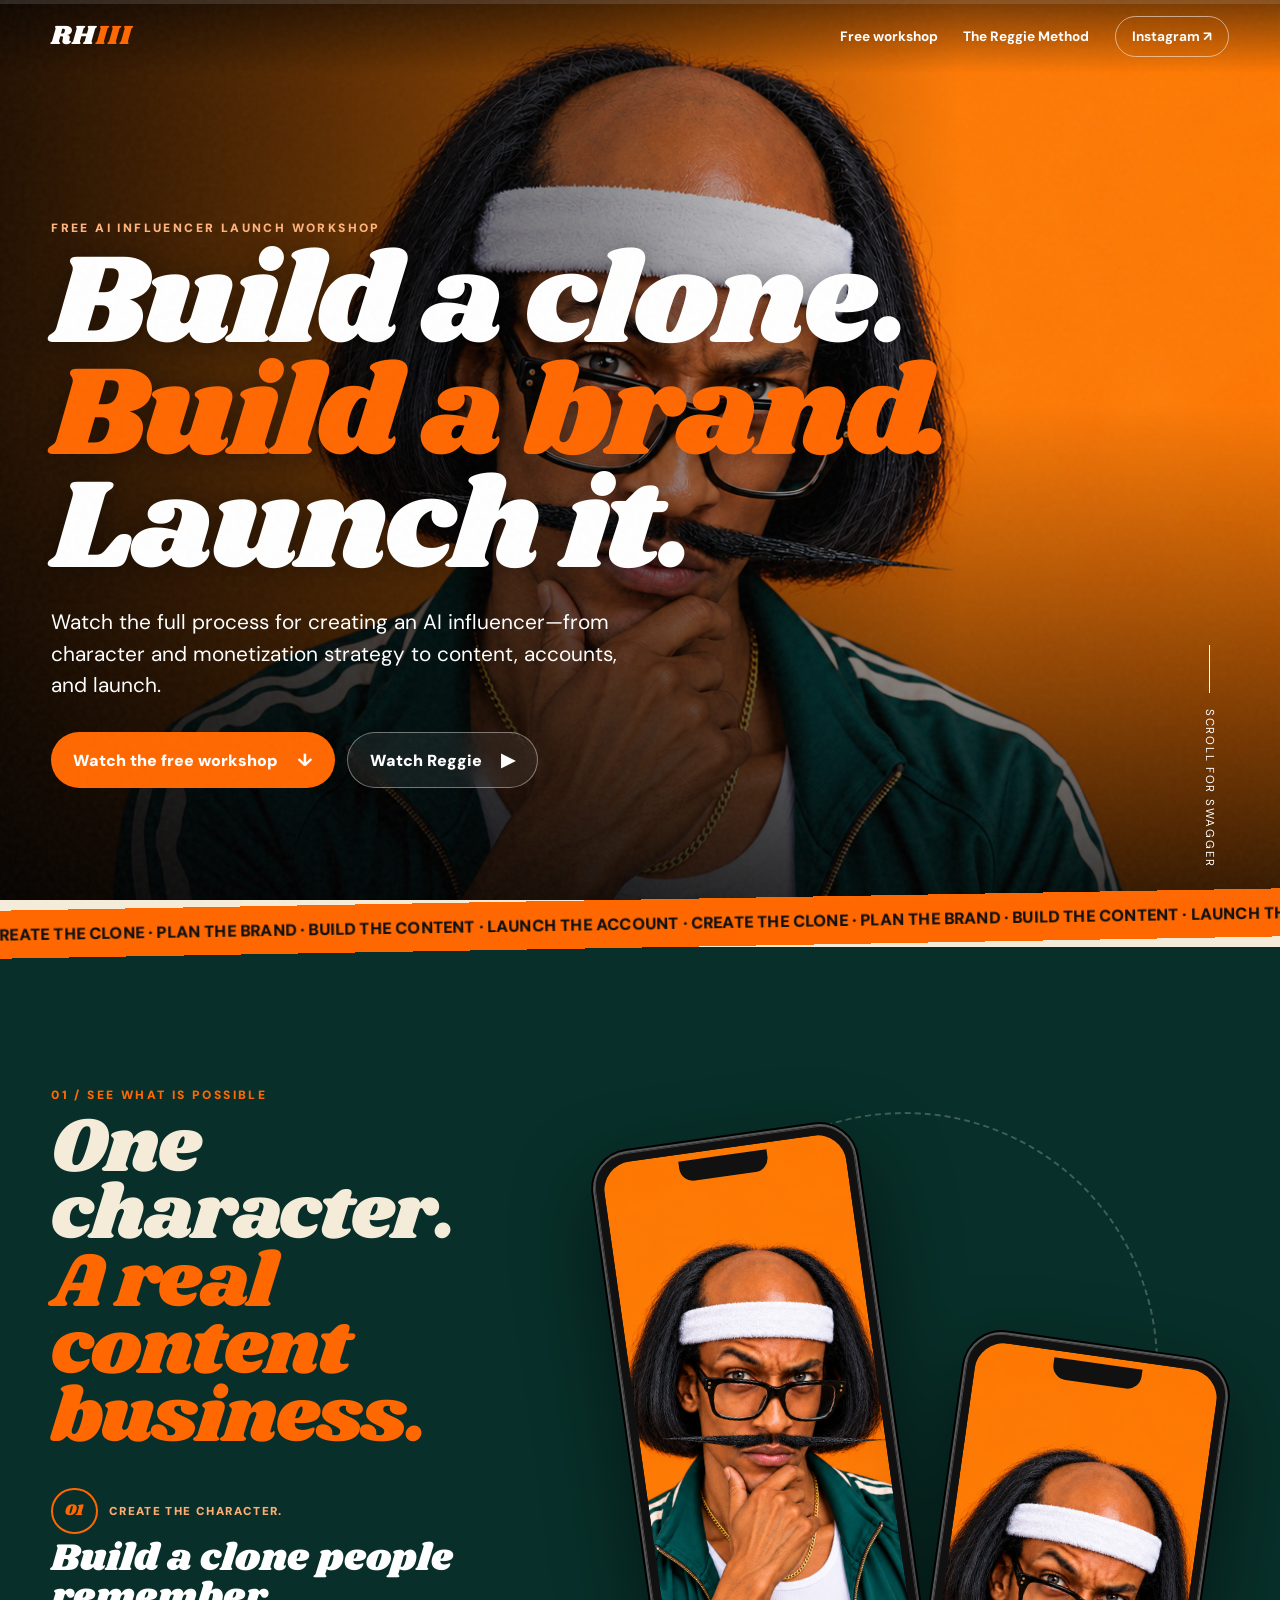
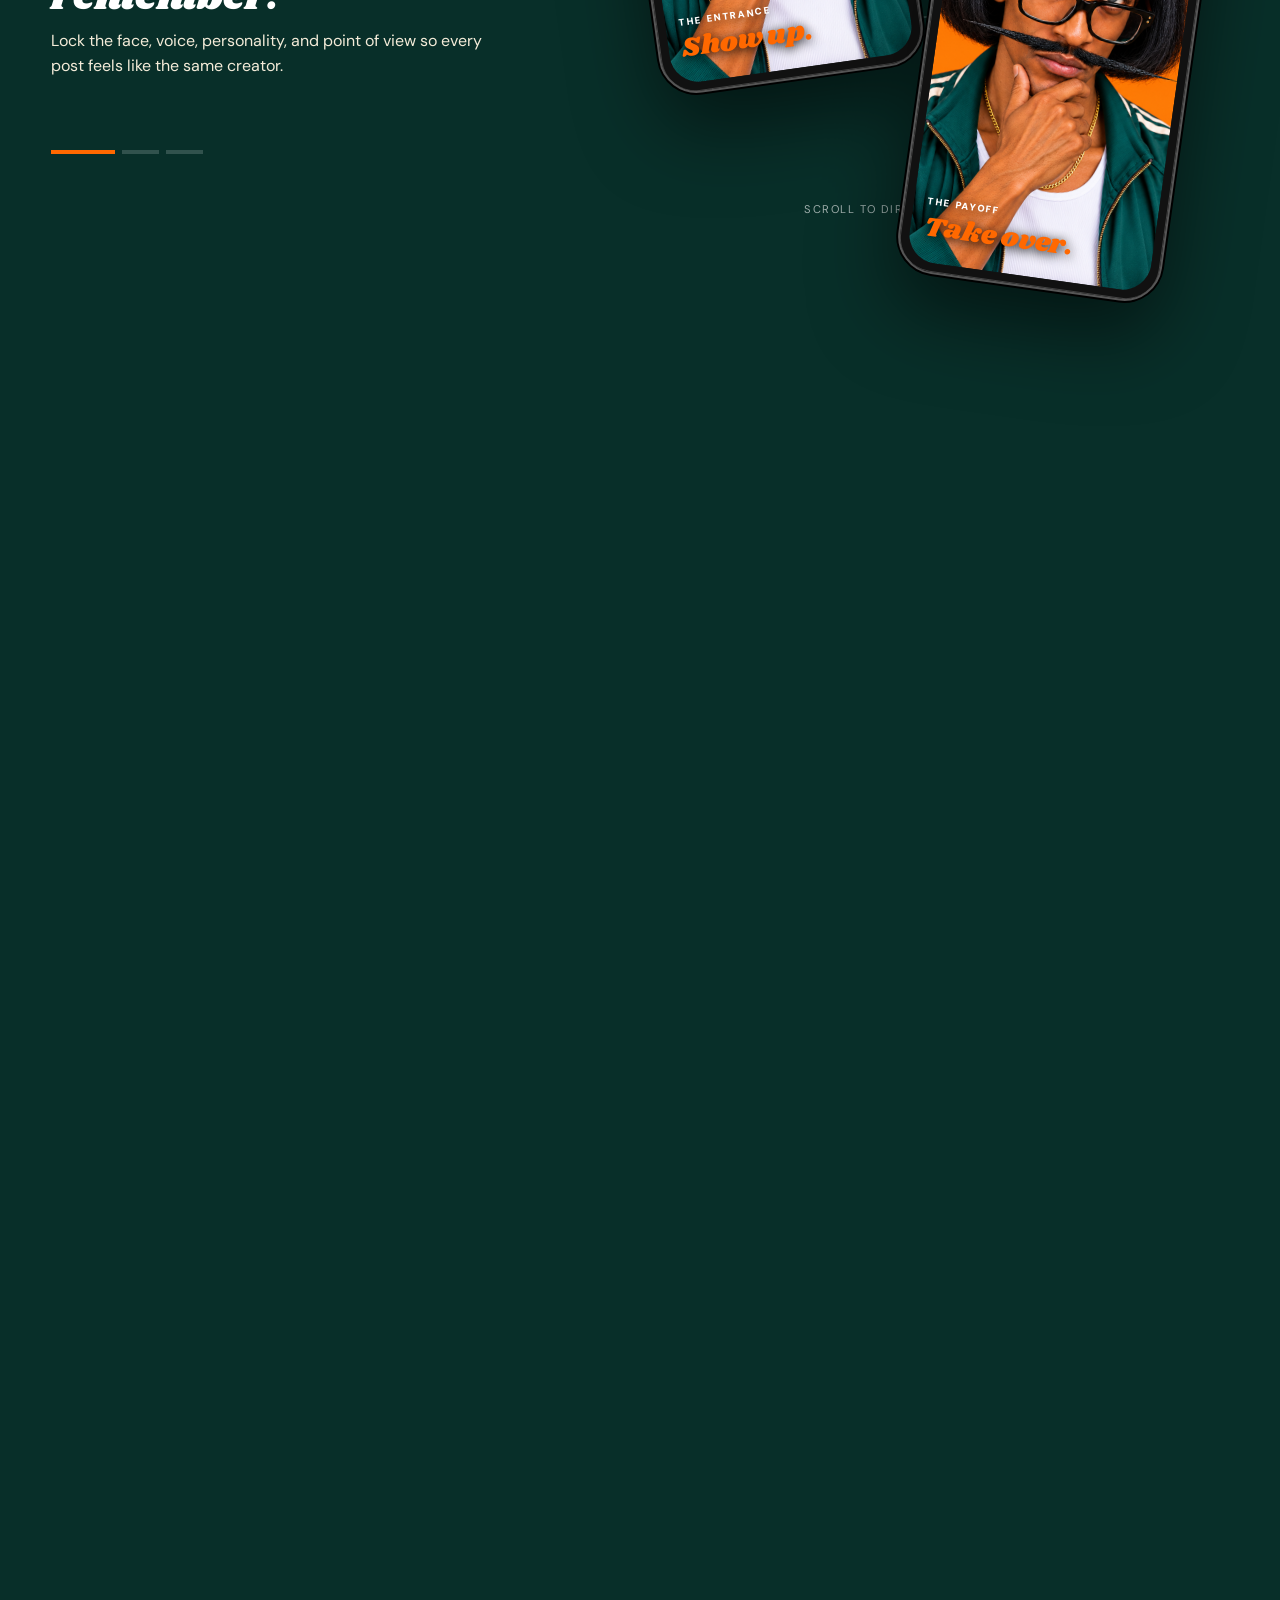
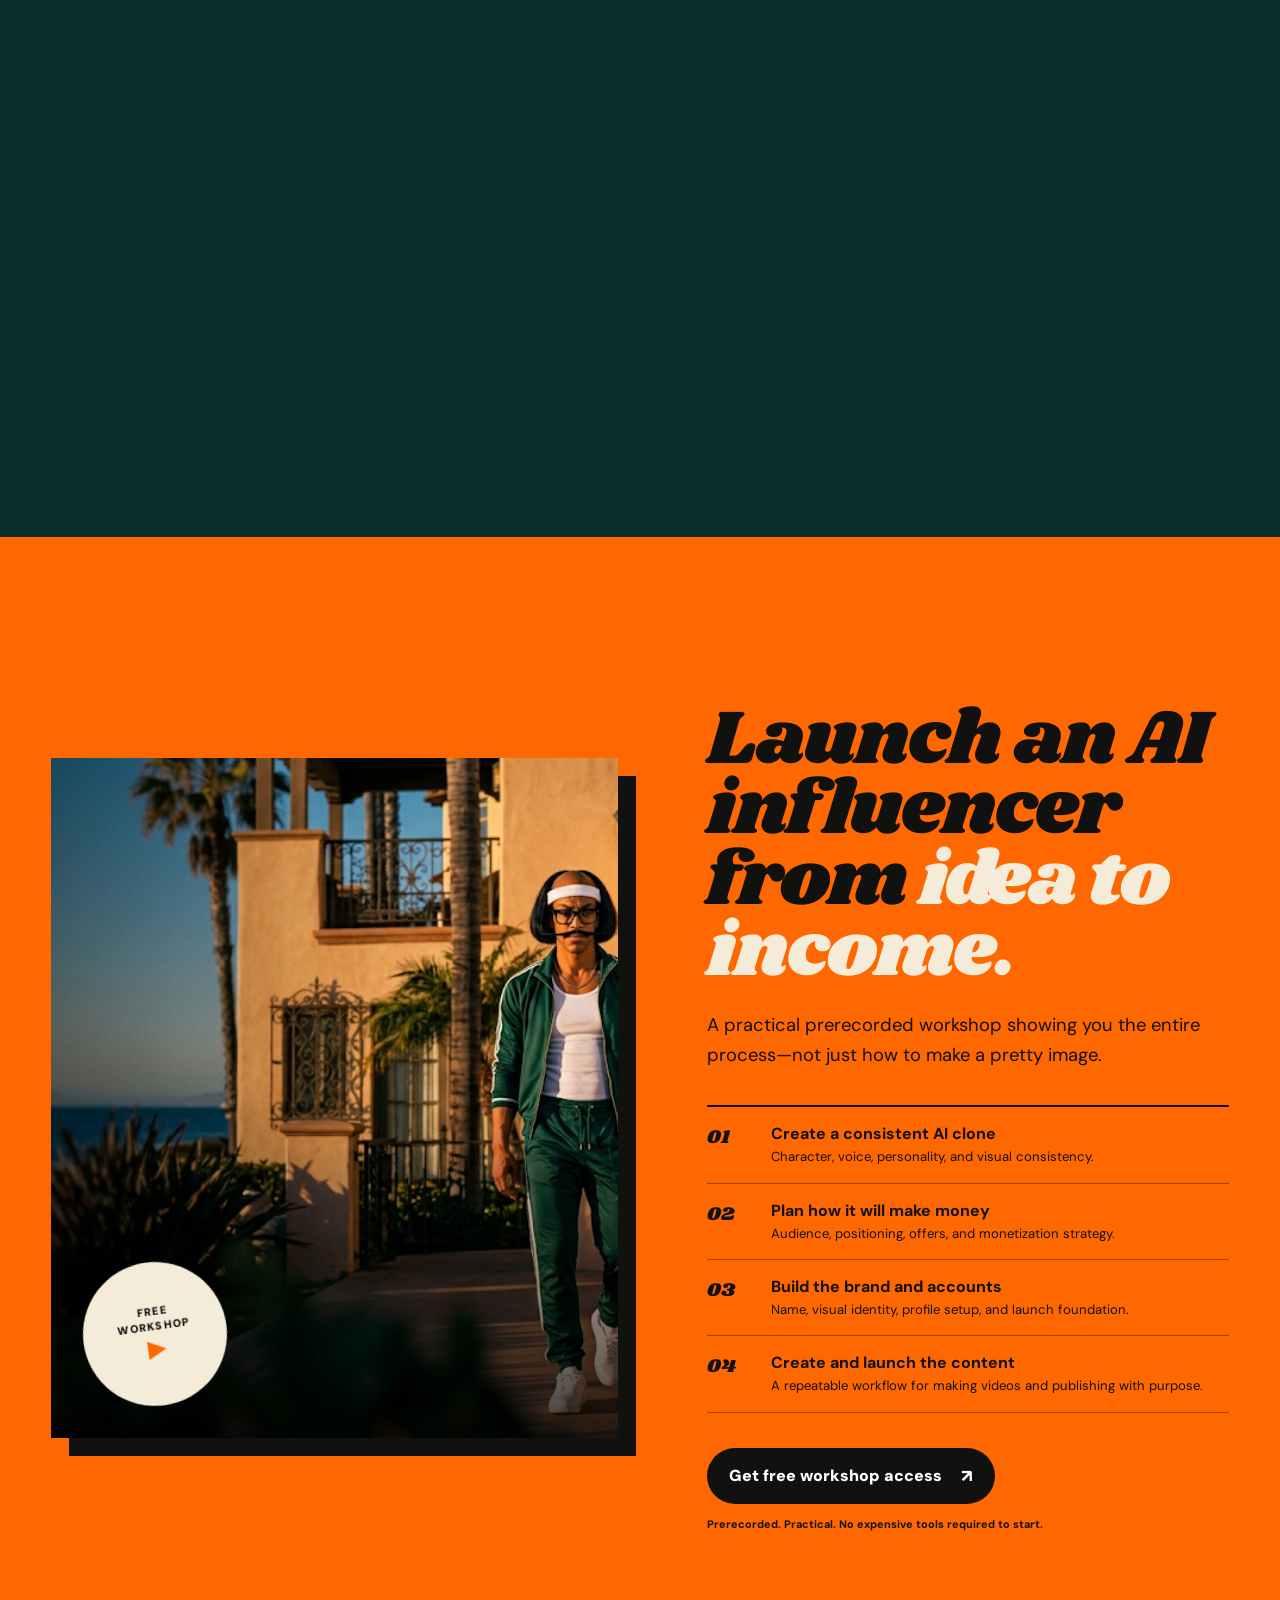
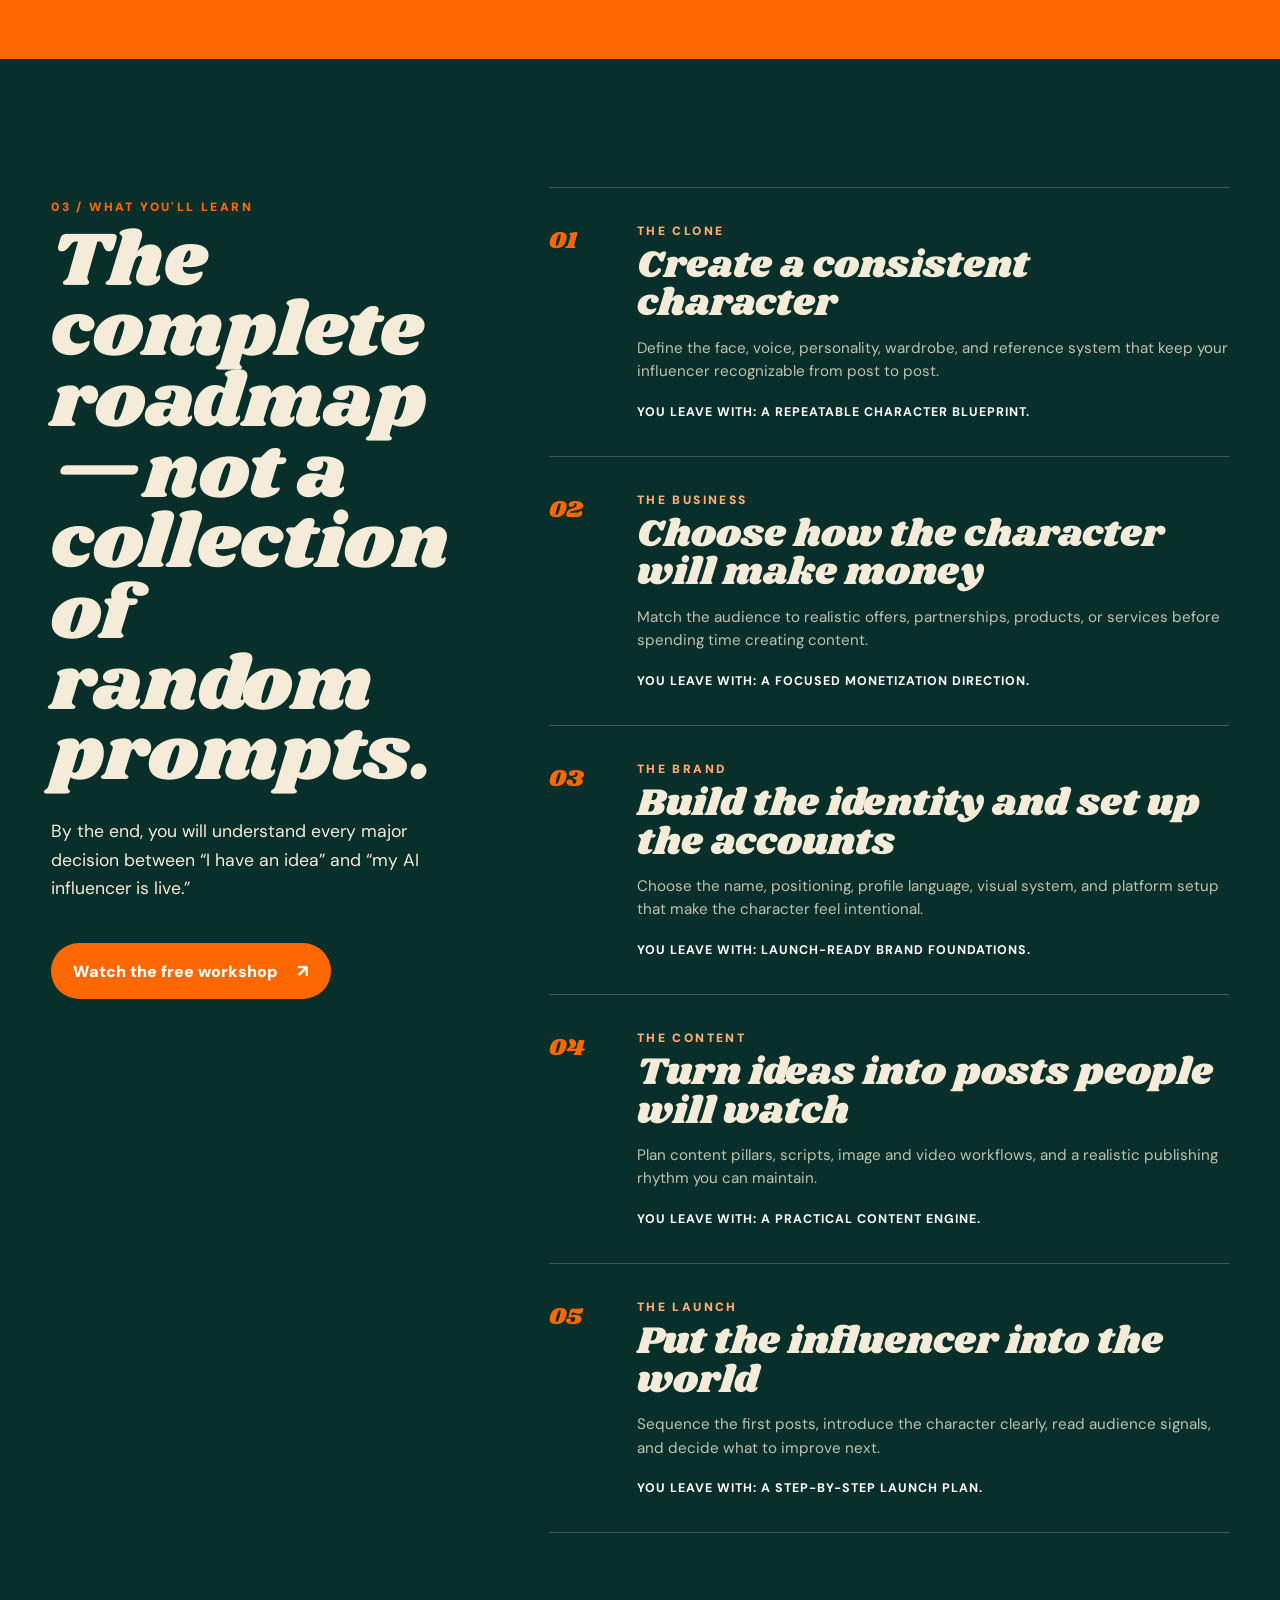
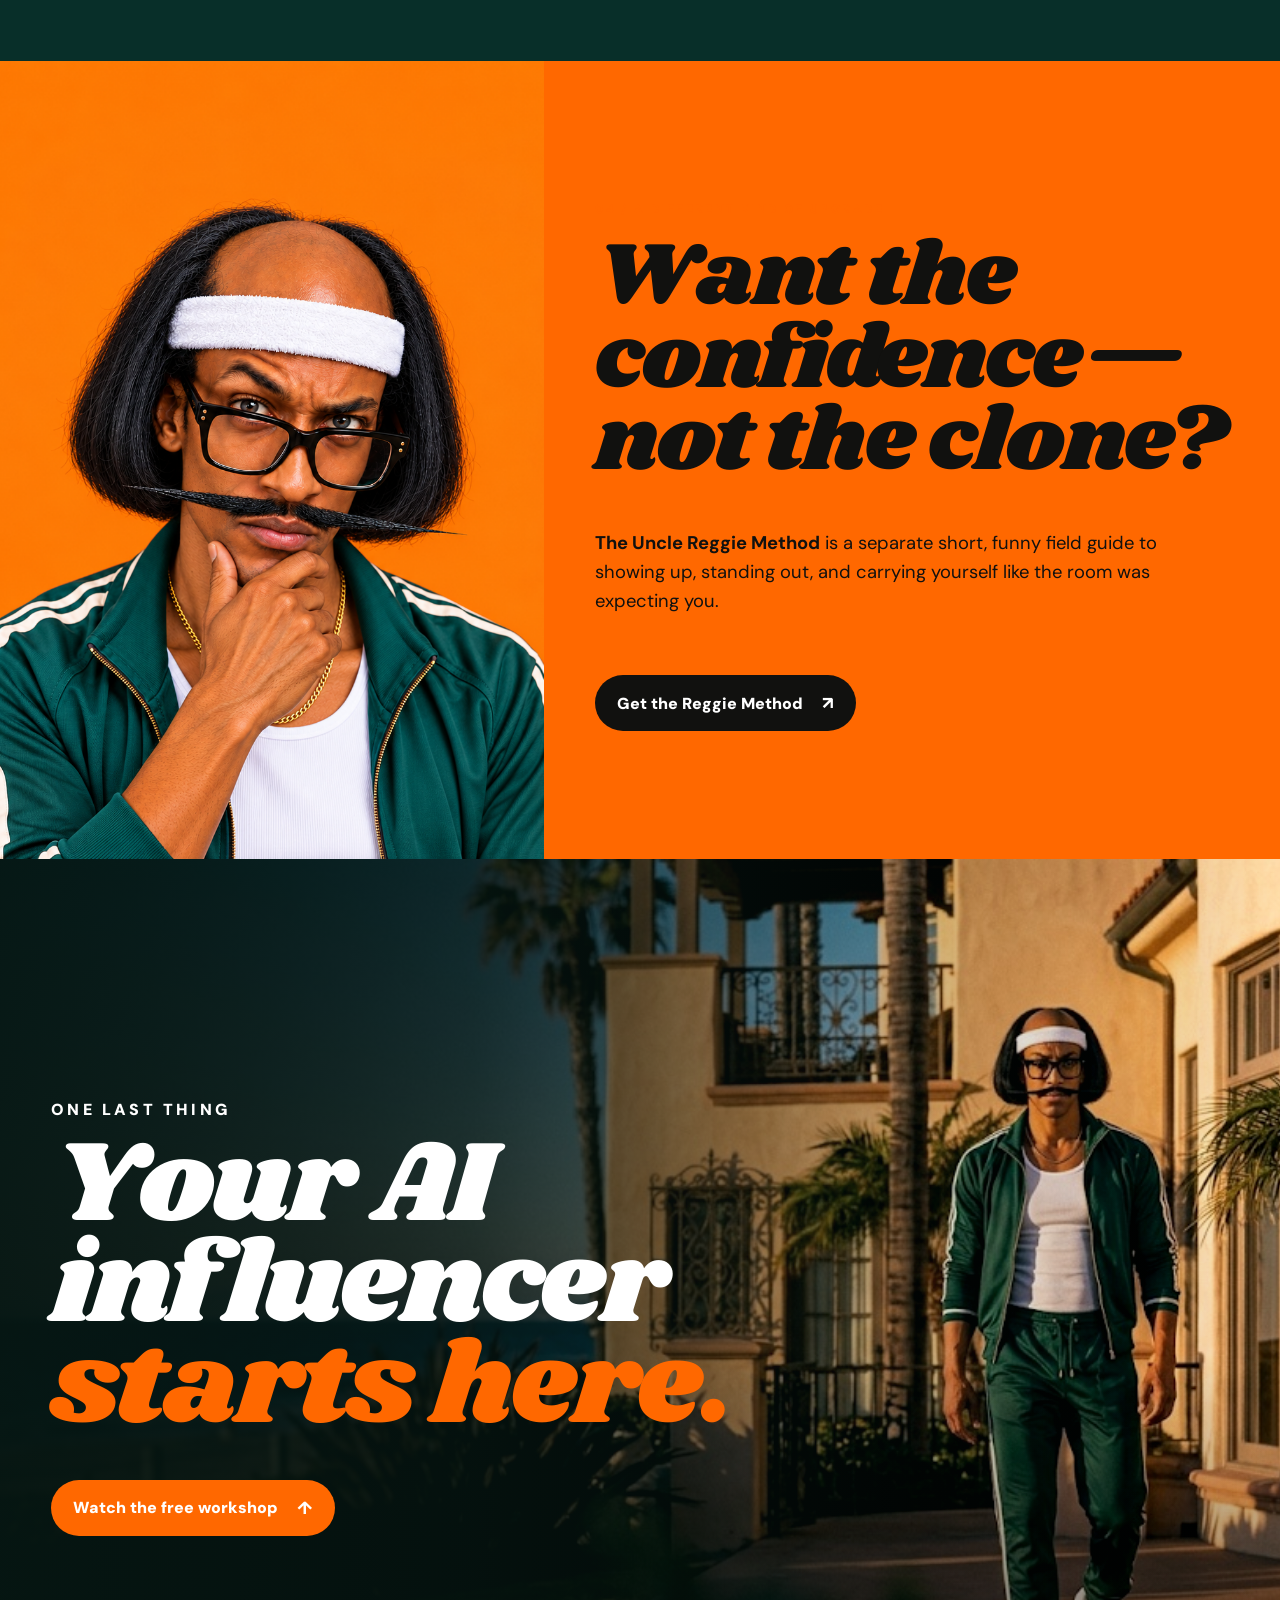
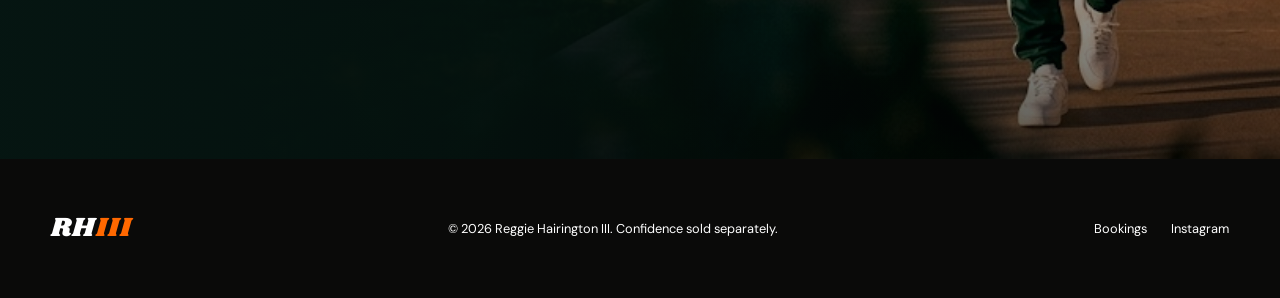
==== commit 1267cb61: "Add detailed webinar curriculum section" ====
--- a/index.html
+++ b/index.html
@@ -9,7 +9,7 @@
   <link rel="preconnect" href="https://fonts.googleapis.com">
   <link rel="preconnect" href="https://fonts.gstatic.com" crossorigin>
   <link href="https://fonts.googleapis.com/css2?family=DM+Sans:wght@400;600;700;900&family=Shrikhand&display=swap" rel="stylesheet">
-  <link rel="stylesheet" href="styles.css?v=20261006-7">
+  <link rel="stylesheet" href="styles.css?v=20261006-8">
 </head>
 <body>
   <div class="grain" aria-hidden="true"></div>
@@ -77,9 +77,25 @@
       </div>
     </section>
 
+    <section class="curriculum" aria-labelledby="curriculum-title">
+      <header class="curriculum-head reveal">
+        <p class="section-no">03 / WHAT YOU'LL LEARN</p>
+        <h2 id="curriculum-title">The complete roadmap—not a collection of random prompts.</h2>
+        <p>By the end, you will understand every major decision between “I have an idea” and “my AI influencer is live.”</p>
+        <a class="button hot magnetic" href="mailto:reggiehairington@gmail.com?subject=Send%20me%20the%20free%20AI%20Influencer%20Launch%20Workshop">Watch the free workshop <span>↗</span></a>
+      </header>
+      <ol class="curriculum-list">
+        <li class="reveal"><span>01</span><div><p class="tag">THE CLONE</p><h3>Create a consistent character</h3><p>Define the face, voice, personality, wardrobe, and reference system that keep your influencer recognizable from post to post.</p><strong>You leave with: a repeatable character blueprint.</strong></div></li>
+        <li class="reveal"><span>02</span><div><p class="tag">THE BUSINESS</p><h3>Choose how the character will make money</h3><p>Match the audience to realistic offers, partnerships, products, or services before spending time creating content.</p><strong>You leave with: a focused monetization direction.</strong></div></li>
+        <li class="reveal"><span>03</span><div><p class="tag">THE BRAND</p><h3>Build the identity and set up the accounts</h3><p>Choose the name, positioning, profile language, visual system, and platform setup that make the character feel intentional.</p><strong>You leave with: launch-ready brand foundations.</strong></div></li>
+        <li class="reveal"><span>04</span><div><p class="tag">THE CONTENT</p><h3>Turn ideas into posts people will watch</h3><p>Plan content pillars, scripts, image and video workflows, and a realistic publishing rhythm you can maintain.</p><strong>You leave with: a practical content engine.</strong></div></li>
+        <li class="reveal"><span>05</span><div><p class="tag">THE LAUNCH</p><h3>Put the influencer into the world</h3><p>Sequence the first posts, introduce the character clearly, read audience signals, and decide what to improve next.</p><strong>You leave with: a step-by-step launch plan.</strong></div></li>
+      </ol>
+    </section>
+
     <section class="reggie-method" id="reggie-method" aria-labelledby="reggie-method-title">
       <div class="reggie-method-image"><img src="assets/reggie-portrait.png" alt="Uncle Reggie considering your potential"></div>
-      <div class="reggie-method-copy reveal"><p class="section-no">03 / A DIFFERENT KIND OF UPGRADE</p><h2 id="reggie-method-title">Want the confidence—not the clone?</h2><p><strong>The Uncle Reggie Method</strong> is a separate short, funny field guide to showing up, standing out, and carrying yourself like the room was expecting you.</p><div class="reggie-method-buy"><a class="button dark magnetic" href="https://buy.stripe.com/3cIcN74HG5Hm1vZblrdZ603" target="_blank" rel="noreferrer">Get the Reggie Method <span>↗</span></a></div></div>
+      <div class="reggie-method-copy reveal"><p class="section-no">04 / A DIFFERENT KIND OF UPGRADE</p><h2 id="reggie-method-title">Want the confidence—not the clone?</h2><p><strong>The Uncle Reggie Method</strong> is a separate short, funny field guide to showing up, standing out, and carrying yourself like the room was expecting you.</p><div class="reggie-method-buy"><a class="button dark magnetic" href="https://buy.stripe.com/3cIcN74HG5Hm1vZblrdZ603" target="_blank" rel="noreferrer">Get the Reggie Method <span>↗</span></a></div></div>
     </section>
 
     <section class="finale">
@@ -103,6 +119,6 @@
     <video controls playsinline poster="assets/reggie-portrait.png"><source src="assets/reggie-reel.mp4" type="video/mp4"></video>
   </dialog>
 
-  <script src="script.js?v=20261006-7"></script>
+  <script src="script.js?v=20261006-8"></script>
 </body>
 </html>
--- a/styles.css
+++ b/styles.css
@@ -17,3 +17,5 @@
 @media(max-width:800px){.confidence-lab{padding:6rem 1.1rem;display:block;min-height:0}.confidence-lab h2{font-size:clamp(3.6rem,16vw,5.2rem)}.confidence-scale{gap:1.5rem;margin:2rem 0 3rem}.confidence-stage{min-height:620px;box-shadow:9px 9px 0 var(--ink)}.confidence-score{left:1.2rem;top:1.4rem}.confidence-score output{font-size:4.5rem}.confidence-portrait{inset:0 0 9rem 0}.confidence-message{left:1.2rem;bottom:10.5rem;font-size:1.65rem;max-width:12rem}.meter{inset:auto 0 0;margin:0;padding:1.35rem 1.2rem}.meter input{margin:1.1rem 0 .7rem}}
 .workshop{background:var(--orange);color:var(--ink);padding:8rem var(--pad);display:grid;grid-template-columns:minmax(420px,1fr) minmax(420px,.92fr);gap:7vw;align-items:center}.workshop-visual{position:relative;min-height:680px;overflow:hidden;box-shadow:18px 18px 0 var(--ink)}.workshop-visual::after{content:"";position:absolute;inset:0;background:linear-gradient(0deg,#000b,transparent 52%)}.workshop-visual img{width:100%;height:100%;min-height:680px;object-fit:cover;object-position:61% center}.play-seal{position:absolute;z-index:2;left:2rem;bottom:2rem;width:9rem;height:9rem;border-radius:50%;display:grid;place-content:center;text-align:center;background:var(--cream);font-size:.68rem;font-weight:900;letter-spacing:.12em;line-height:1.35;transform:rotate(-8deg)}.play-seal b{font-size:1.4rem;color:var(--orange)}.workshop-copy h2,.reggie-method h2{font-family:Shrikhand;font-weight:400;line-height:.92;letter-spacing:-.025em}.workshop-copy h2{font-size:clamp(3.8rem,6vw,6.7rem);margin:.5rem 0 1.5rem}.workshop-copy h2 em{font-style:normal;color:var(--cream)}.workshop-lead{font-size:1.15rem;line-height:1.6;max-width:39rem}.workshop-list{list-style:none;margin:2.2rem 0;padding:0;border-top:2px solid var(--ink)}.workshop-list li{display:grid;grid-template-columns:3rem 1fr;gap:1rem;padding:1rem 0;border-bottom:1px solid #1116}.workshop-list li>span{font-family:Shrikhand;font-size:1.2rem}.workshop-list strong{font-size:1rem}.workshop-list p{font-size:.82rem;margin:.25rem 0 0;line-height:1.4}.microcopy{font-size:.68rem;font-weight:700;margin:.8rem 0 0}.offers{padding:8rem var(--pad);background:var(--cream)}.offers-head{align-items:end}.offers-head>div{max-width:960px}.offers-head>p{max-width:28rem;line-height:1.55}.plans-grid{display:grid;grid-template-columns:1fr 1fr;gap:1.4rem}.plan{min-height:660px;padding:clamp(1.7rem,3vw,3.2rem);display:flex;flex-direction:column;border:2px solid var(--ink)}.plan h3{font-family:Shrikhand;font-weight:400;font-size:clamp(3rem,5vw,5.4rem);line-height:.92;margin:.6rem 0 1.4rem}.plan>p:not(.tag,.price,.plan-note){font-size:1.05rem;line-height:1.55;max-width:38rem}.plan ul{padding-left:1.2rem;line-height:1.9}.plan-buy{margin-top:auto;display:flex;align-items:end;justify-content:space-between;gap:1rem}.plan .price{font-size:clamp(4.5rem,7vw,7rem);margin:2rem 0 0}.plan-diy{background:white}.plan-done{background:var(--green);color:var(--cream);border-color:var(--green)}.plan-done .tag{color:var(--orange)}.plan-note{font-size:.7rem;margin:1.2rem 0 0;color:#ffffffa8}.reggie-method{min-height:86vh;background:var(--orange);display:grid;grid-template-columns:minmax(360px,.85fr) minmax(420px,1.15fr);align-items:stretch}.reggie-method-image{min-height:700px;overflow:hidden}.reggie-method-image img{width:100%;height:100%;object-fit:cover}.reggie-method-copy{padding:8rem var(--pad);display:flex;flex-direction:column;justify-content:center}.reggie-method h2{font-size:clamp(4rem,7vw,7rem);margin:.5rem 0 1.6rem}.reggie-method-copy>p:not(.section-no){font-size:1.15rem;line-height:1.6;max-width:44rem}.reggie-method-buy{display:flex;align-items:end;gap:2rem;margin-top:2.5rem}.reggie-method-buy .price{margin:0}
 @media(max-width:800px){.workshop{display:block;padding:6rem 1.1rem}.workshop-visual{min-height:520px;box-shadow:9px 9px 0 var(--ink);margin-bottom:4rem}.workshop-visual img{min-height:520px}.workshop-copy h2{font-size:3.8rem}.play-seal{width:7.5rem;height:7.5rem;left:1rem;bottom:1rem}.offers-head>p{margin-top:1.5rem}.plans-grid{display:block}.plan{min-height:620px;margin-bottom:1rem;padding:1.4rem}.plan h3{font-size:3.4rem}.plan-buy{display:block}.plan .price{font-size:5rem;margin-bottom:1.5rem}.plan-buy .button{width:100%}.reggie-method{display:block;min-height:0}.reggie-method-image{min-height:480px;height:58vh}.reggie-method-copy{padding:5rem 1.1rem}.reggie-method h2{font-size:3.8rem}.reggie-method-buy{display:block}.reggie-method-buy .price{margin-bottom:1.5rem}}
+.curriculum{background:var(--green);color:var(--cream);padding:8rem var(--pad);display:grid;grid-template-columns:minmax(340px,.75fr) minmax(540px,1.25fr);gap:7vw;align-items:start}.curriculum-head{position:sticky;top:14vh}.curriculum h2{font-family:Shrikhand;font-size:clamp(3.8rem,6vw,6.8rem);font-weight:400;line-height:.92;margin:.5rem 0 1.6rem}.curriculum-head>p:not(.section-no){font-size:1.1rem;line-height:1.6;max-width:34rem}.curriculum-head .button{margin-top:1.5rem}.curriculum-list{list-style:none;margin:0;padding:0;border-top:1px solid #ffffff35}.curriculum-list li{display:grid;grid-template-columns:4rem 1fr;gap:1.5rem;padding:2.2rem 0;border-bottom:1px solid #ffffff35}.curriculum-list li>span{font-family:Shrikhand;font-size:1.5rem;color:var(--orange)}.curriculum-list .tag{color:#ffad75;margin:0 0 .5rem}.curriculum-list h3{font-family:Shrikhand;font-size:clamp(2rem,3vw,3.1rem);font-weight:400;line-height:1;margin:0 0 .8rem}.curriculum-list li p:not(.tag){font-size:.95rem;line-height:1.55;max-width:42rem;margin:.2rem 0 1rem;color:#f4ecd9c7}.curriculum-list strong{font-size:.78rem;text-transform:uppercase;letter-spacing:.08em;color:white}
+@media(max-width:800px){.curriculum{display:block;padding:6rem 1.1rem}.curriculum-head{position:relative;top:auto;margin-bottom:4rem}.curriculum h2{font-size:3.7rem}.curriculum-list li{grid-template-columns:3rem 1fr;gap:.8rem;padding:1.8rem 0}.curriculum-list h3{font-size:2.15rem}}
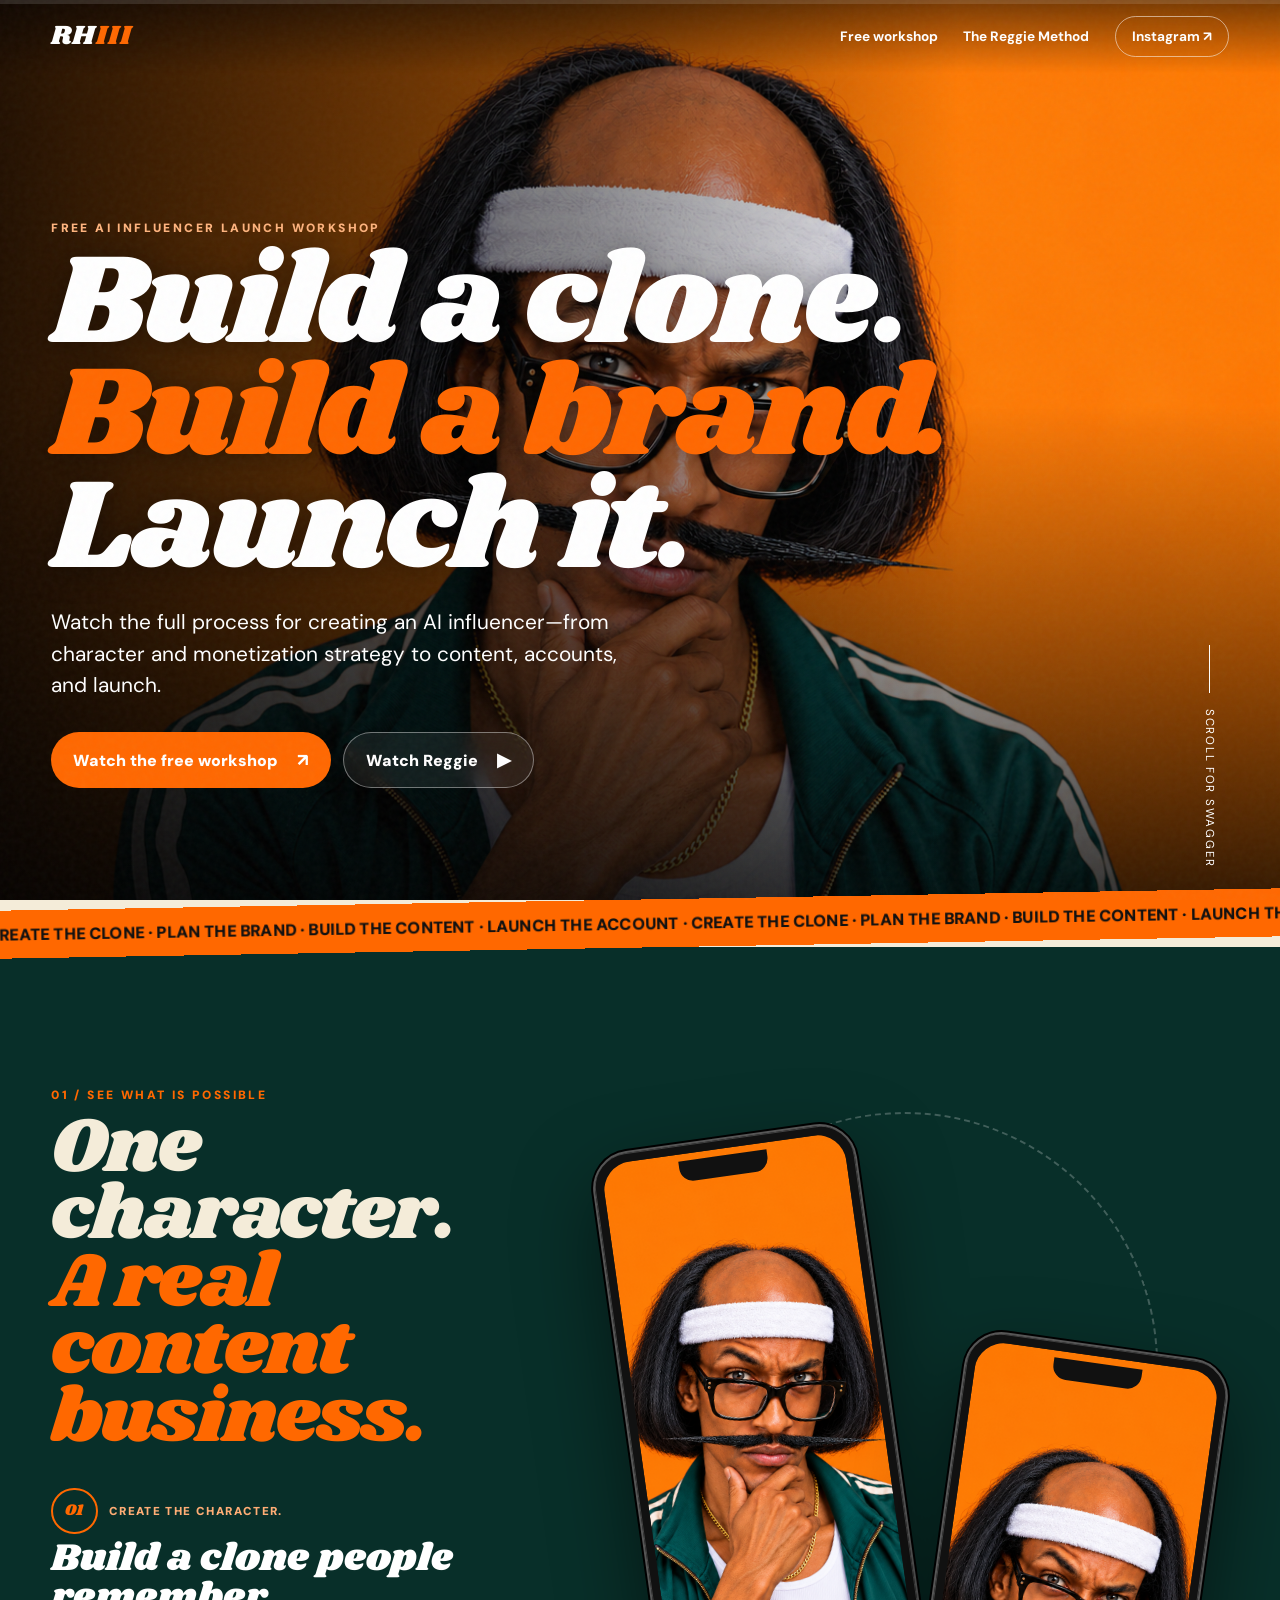
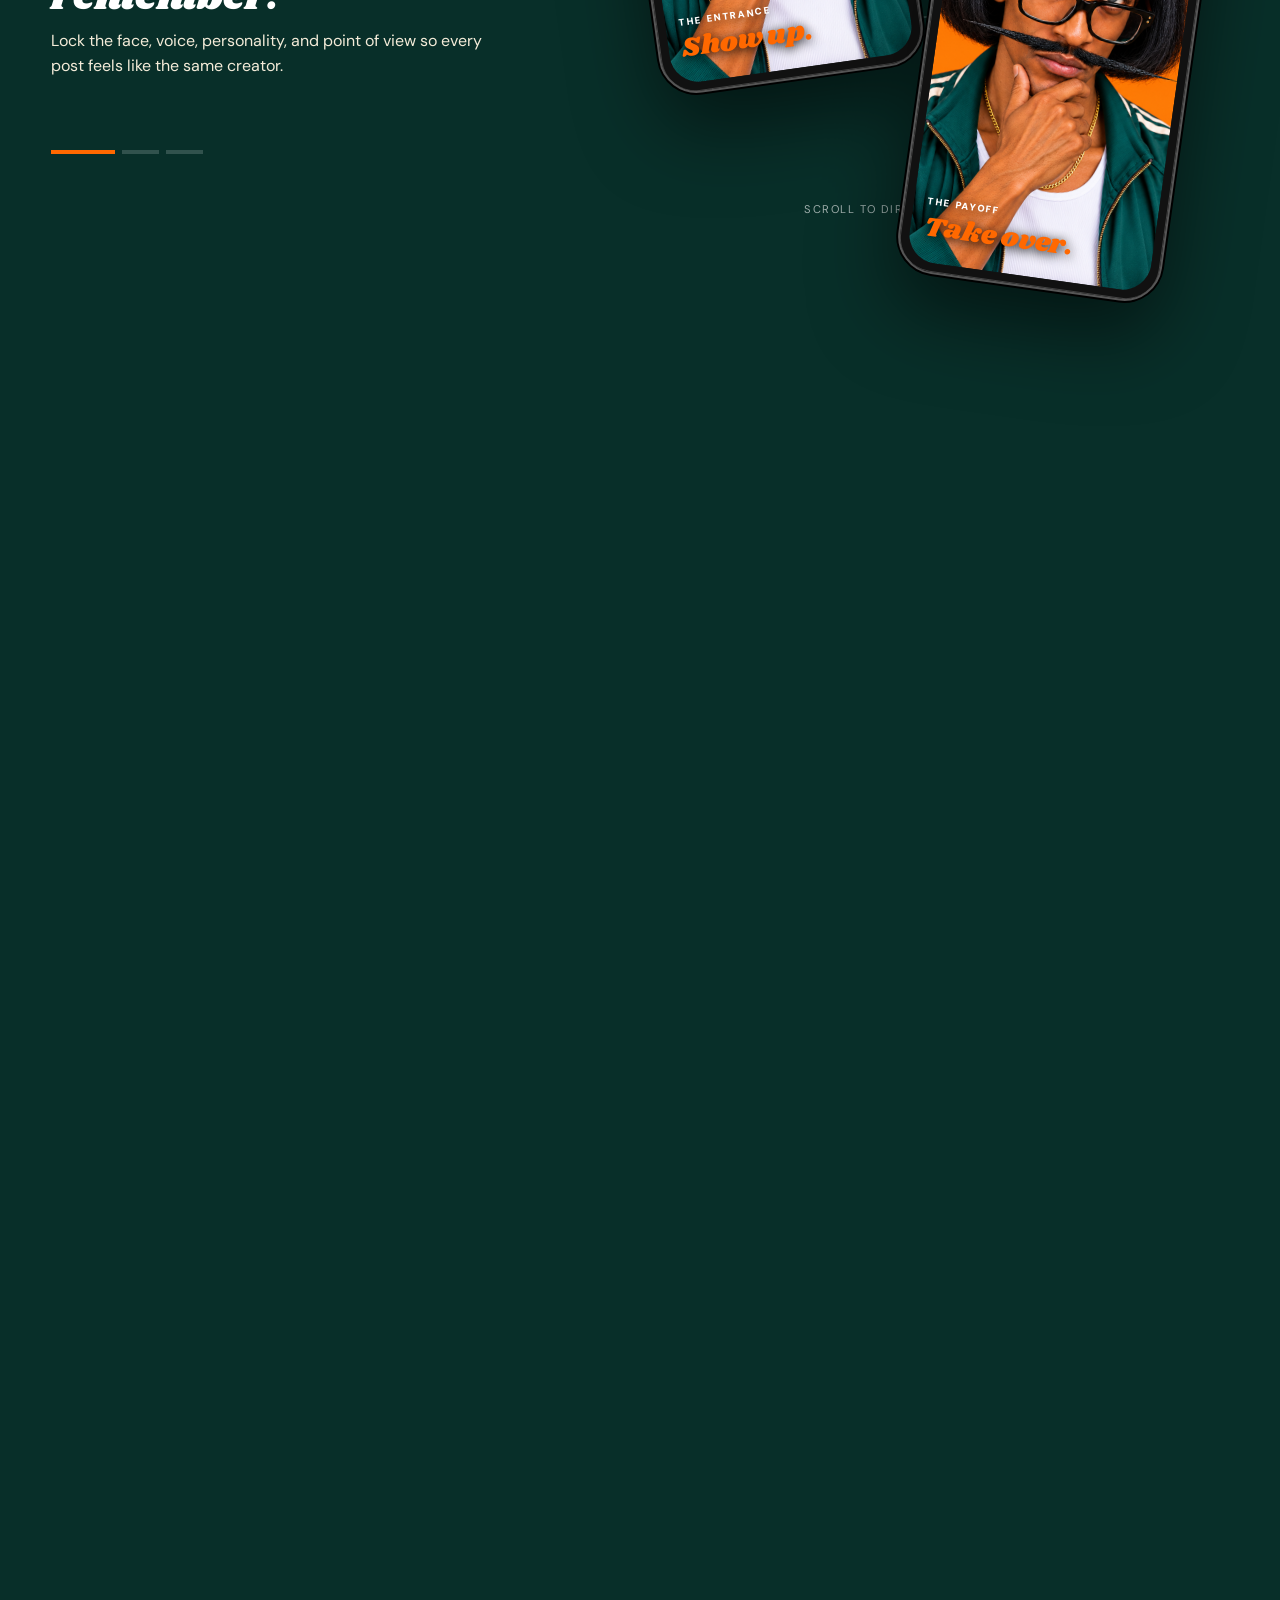
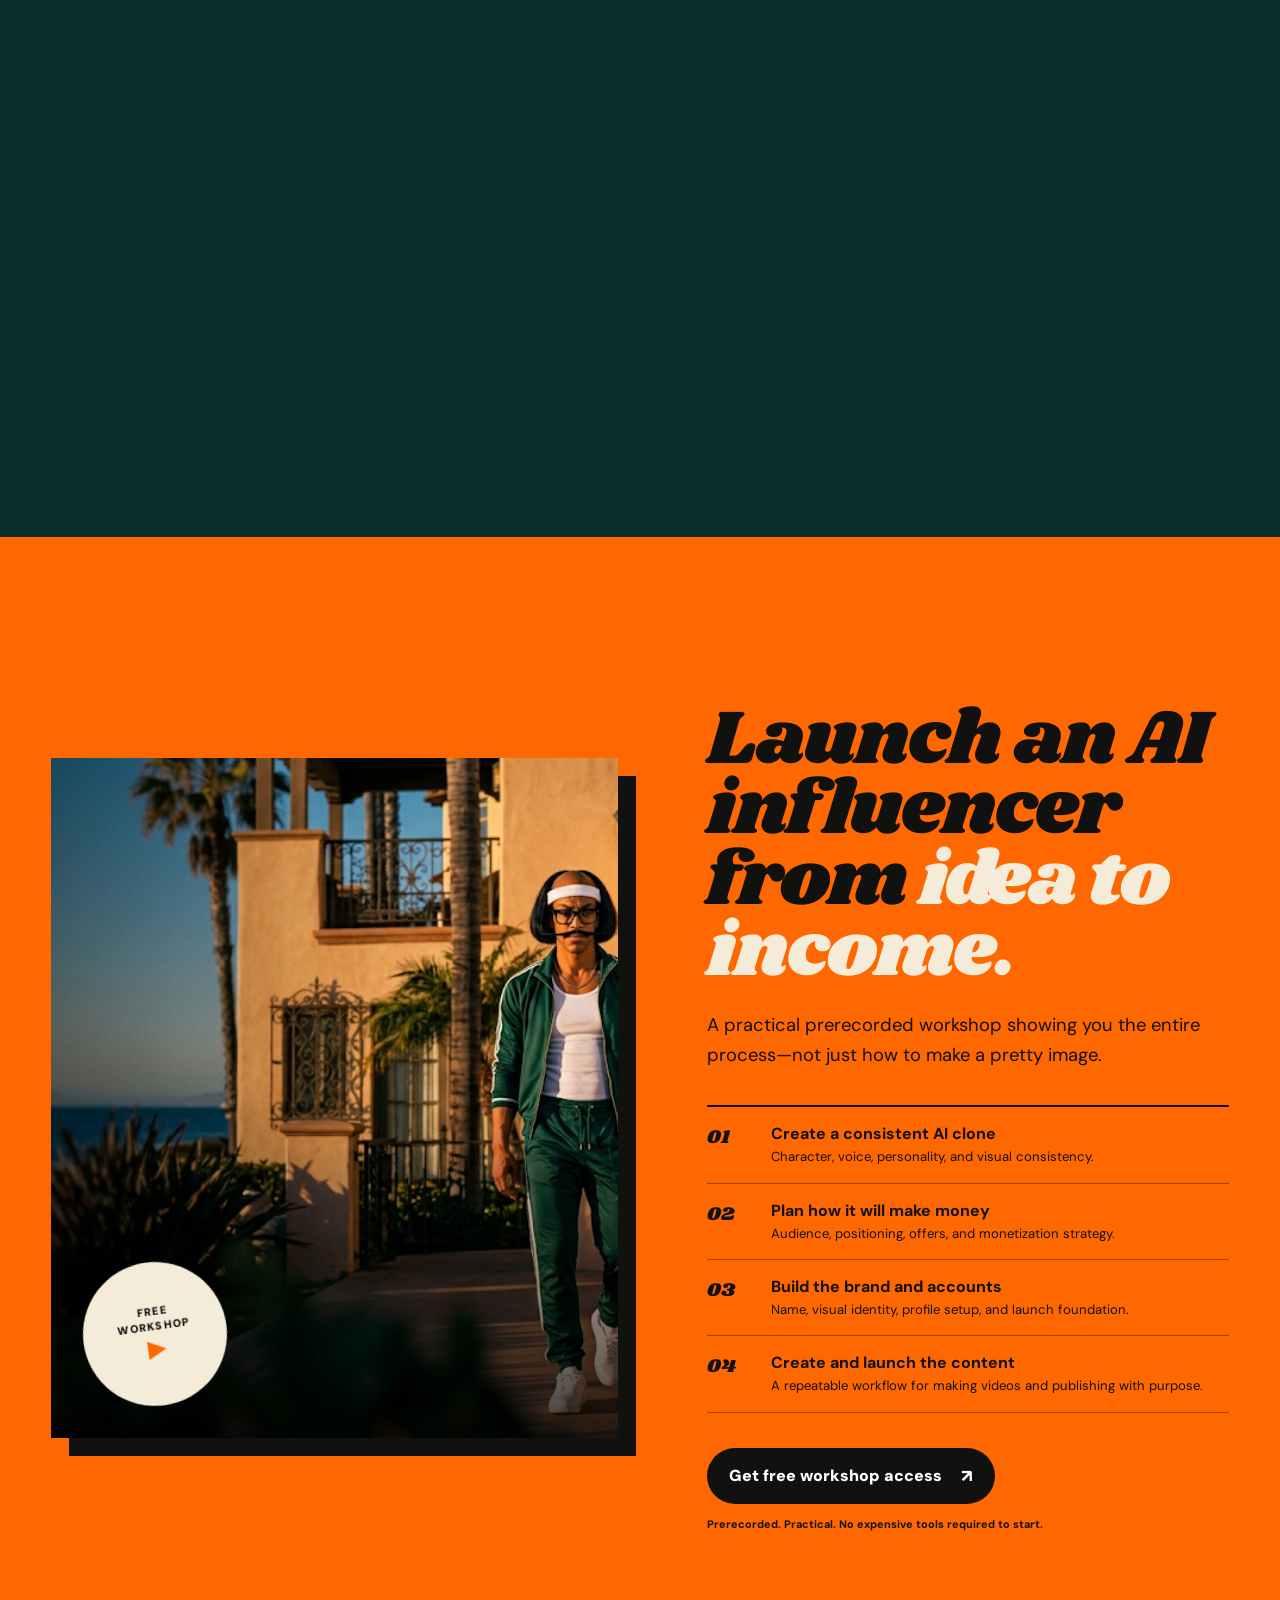
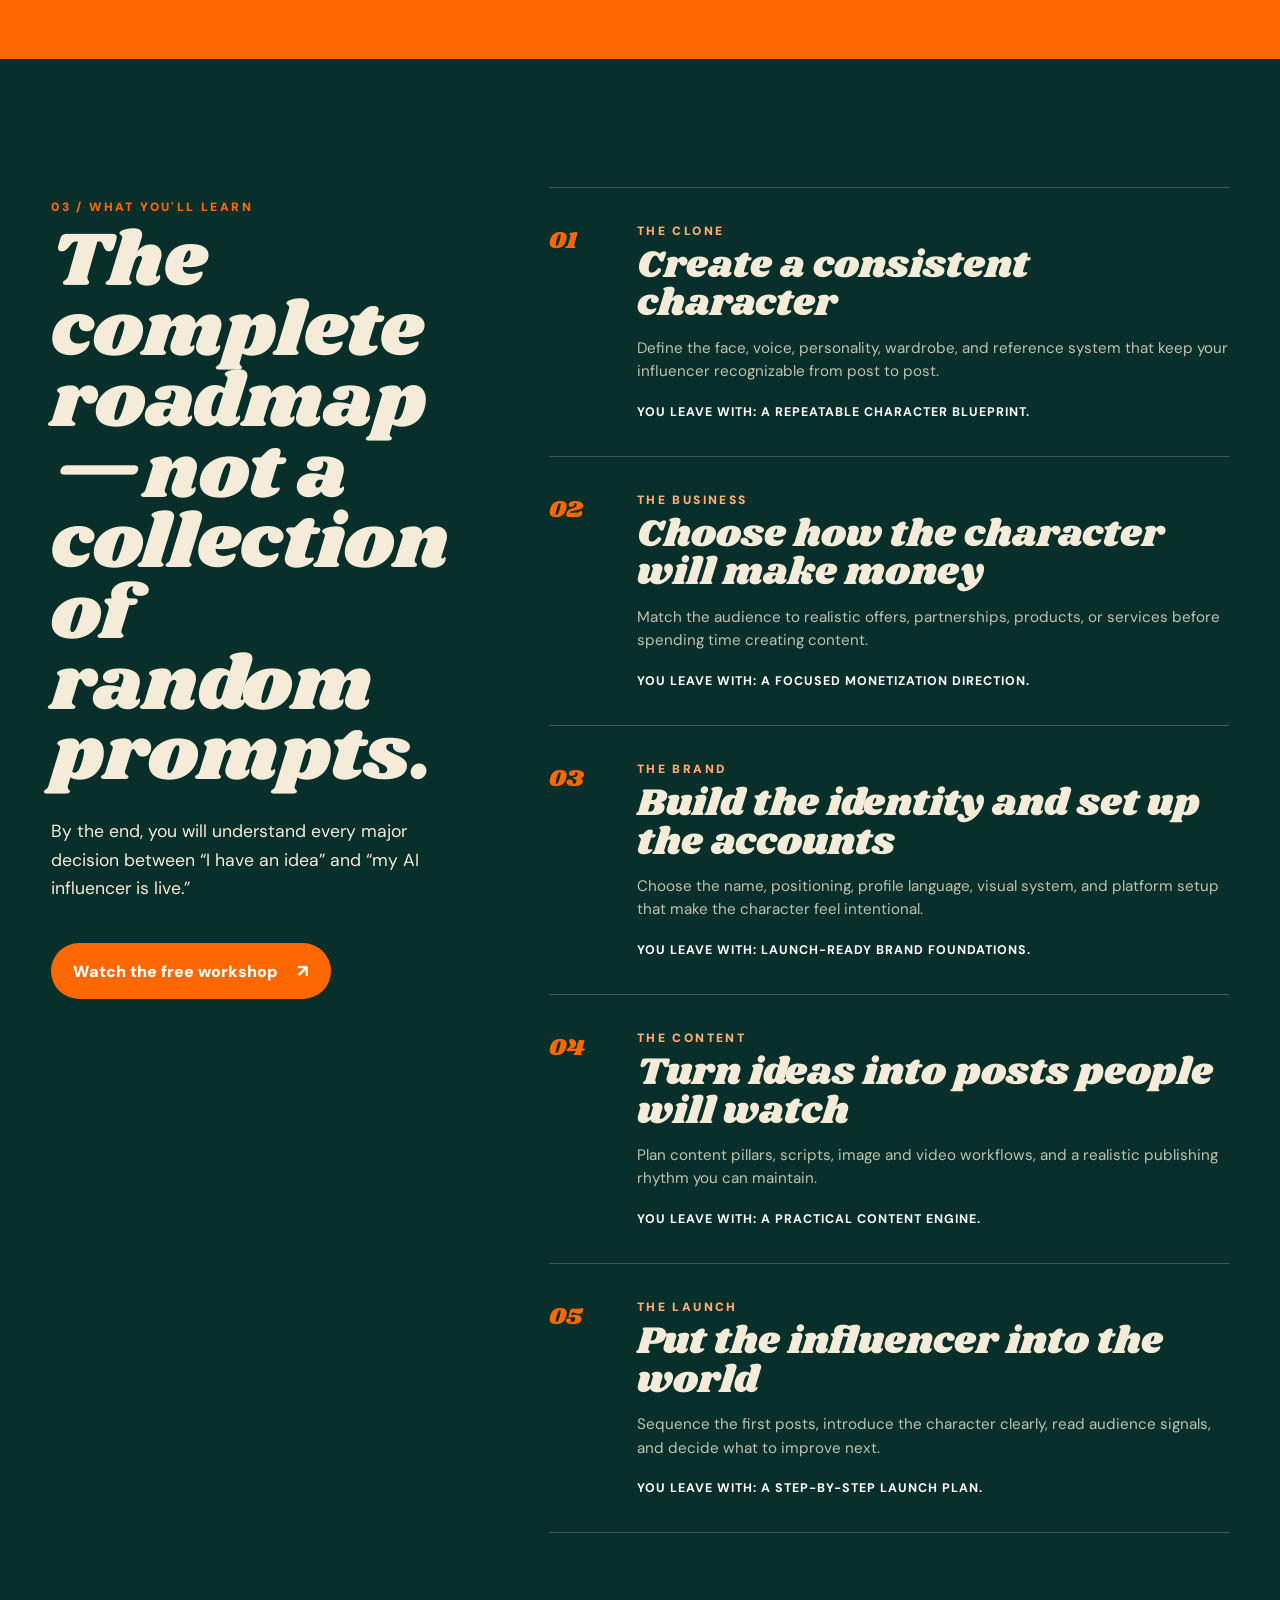
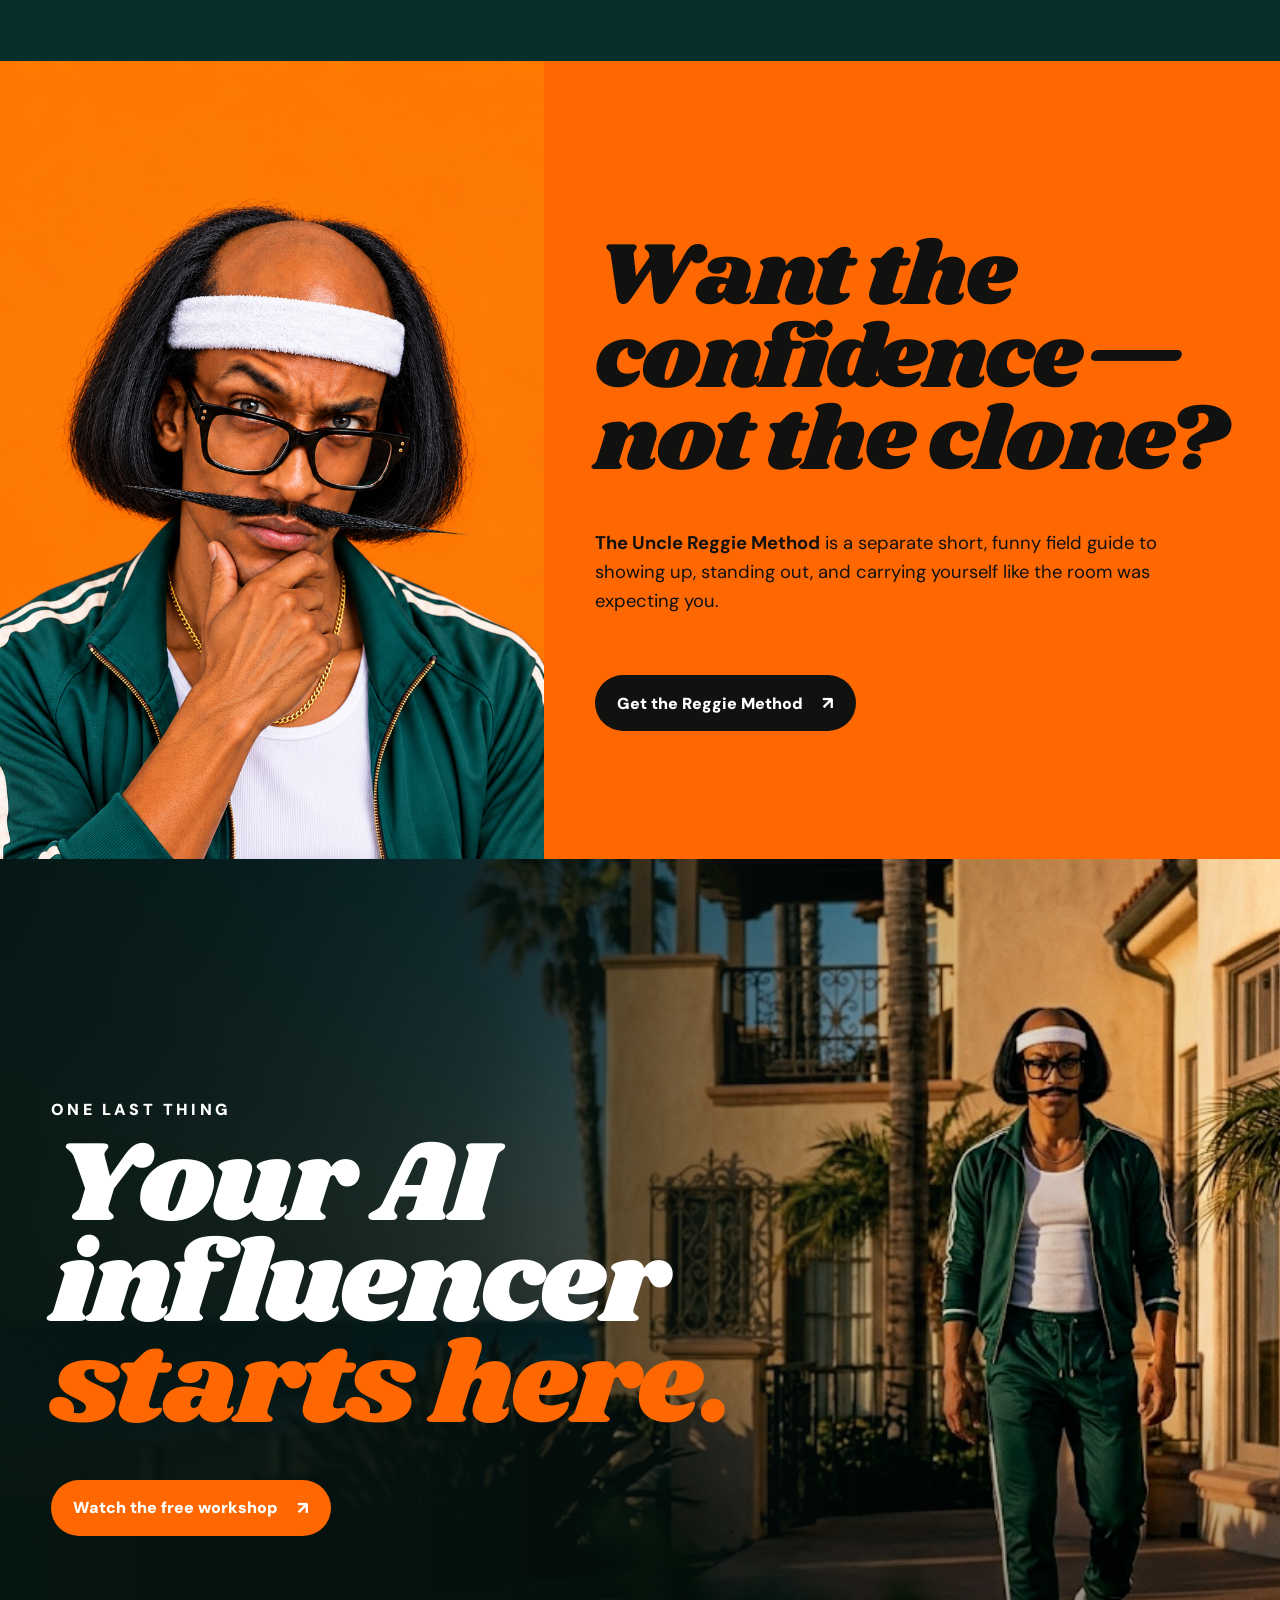
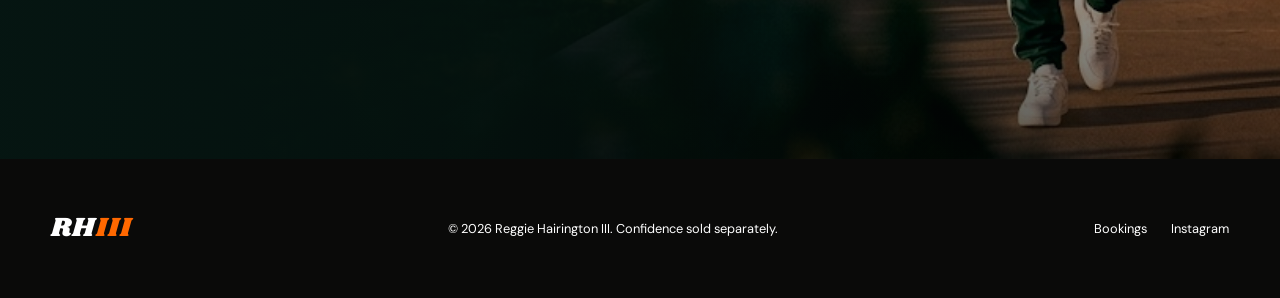
==== commit 6c360c69: "Add webinar funnel landing page" ====
--- a/index.html
+++ b/index.html
@@ -9,7 +9,7 @@
   <link rel="preconnect" href="https://fonts.googleapis.com">
   <link rel="preconnect" href="https://fonts.gstatic.com" crossorigin>
   <link href="https://fonts.googleapis.com/css2?family=DM+Sans:wght@400;600;700;900&family=Shrikhand&display=swap" rel="stylesheet">
-  <link rel="stylesheet" href="styles.css?v=20261006-8">
+  <link rel="stylesheet" href="styles.css?v=20261007-2">
 </head>
 <body>
   <div class="grain" aria-hidden="true"></div>
@@ -18,7 +18,7 @@
   <header class="nav">
     <a class="brand" href="#top" aria-label="Uncle Reggie home">RH<span>III</span></a>
     <nav aria-label="Primary navigation">
-      <a href="#workshop">Free workshop</a>
+      <a href="webinar.html">Free workshop</a>
       <a href="#reggie-method">The Reggie Method</a>
       <a class="nav-pill" href="https://www.instagram.com/reggiehairington/" target="_blank" rel="noreferrer">Instagram ↗</a>
     </nav>
@@ -35,7 +35,7 @@
         <h1 id="hero-title" class="reveal">Build a clone.<br><em>Build a brand.</em><br>Launch it.</h1>
         <p class="hero-deck reveal">Watch the full process for creating an AI influencer—from character and monetization strategy to content, accounts, and launch.</p>
         <div class="hero-actions reveal">
-          <a class="button hot magnetic" href="#workshop">Watch the free workshop <span>↓</span></a>
+          <a class="button hot magnetic" href="webinar.html">Watch the free workshop <span>↗</span></a>
           <button class="button glass" type="button" data-open-film>Watch Reggie <span>▶</span></button>
         </div>
       </div>
@@ -66,13 +66,13 @@
     </section>
 
     <section class="workshop" id="workshop" aria-labelledby="workshop-title">
-      <div class="workshop-visual reveal"><img src="assets/reggie-beach-hero.png" alt="Uncle Reggie walking beside the ocean"><span class="play-seal">FREE<br>WORKSHOP<br><b>▶</b></span></div>
+      <div class="workshop-visual reveal"><video autoplay muted loop playsinline preload="metadata" poster="assets/reggie-beach-hero.png" aria-label="Uncle Reggie walking beside the ocean"><source src="assets/reggie-workshop-walk.mp4" type="video/mp4"></video><span class="play-seal">FREE<br>WORKSHOP<br><b>▶</b></span></div>
       <div class="workshop-copy reveal">
         <p class="section-no">02 / THE MAIN EVENT</p>
         <h2 id="workshop-title">Launch an AI influencer from <em>idea to income.</em></h2>
         <p class="workshop-lead">A practical prerecorded workshop showing you the entire process—not just how to make a pretty image.</p>
         <ol class="workshop-list"><li><span>01</span><div><strong>Create a consistent AI clone</strong><p>Character, voice, personality, and visual consistency.</p></div></li><li><span>02</span><div><strong>Plan how it will make money</strong><p>Audience, positioning, offers, and monetization strategy.</p></div></li><li><span>03</span><div><strong>Build the brand and accounts</strong><p>Name, visual identity, profile setup, and launch foundation.</p></div></li><li><span>04</span><div><strong>Create and launch the content</strong><p>A repeatable workflow for making videos and publishing with purpose.</p></div></li></ol>
-        <a class="button dark magnetic" href="mailto:reggiehairington@gmail.com?subject=Send%20me%20the%20free%20AI%20Influencer%20Launch%20Workshop">Get free workshop access <span>↗</span></a>
+        <a class="button dark magnetic" href="webinar.html">Get free workshop access <span>↗</span></a>
         <p class="microcopy">Prerecorded. Practical. No expensive tools required to start.</p>
       </div>
     </section>
@@ -82,7 +82,7 @@
         <p class="section-no">03 / WHAT YOU'LL LEARN</p>
         <h2 id="curriculum-title">The complete roadmap—not a collection of random prompts.</h2>
         <p>By the end, you will understand every major decision between “I have an idea” and “my AI influencer is live.”</p>
-        <a class="button hot magnetic" href="mailto:reggiehairington@gmail.com?subject=Send%20me%20the%20free%20AI%20Influencer%20Launch%20Workshop">Watch the free workshop <span>↗</span></a>
+        <a class="button hot magnetic" href="webinar.html">Watch the free workshop <span>↗</span></a>
       </header>
       <ol class="curriculum-list">
         <li class="reveal"><span>01</span><div><p class="tag">THE CLONE</p><h3>Create a consistent character</h3><p>Define the face, voice, personality, wardrobe, and reference system that keep your influencer recognizable from post to post.</p><strong>You leave with: a repeatable character blueprint.</strong></div></li>
@@ -103,7 +103,7 @@
       <div class="finale-copy reveal">
         <p>ONE LAST THING</p>
         <h2>Your AI influencer<br><em>starts here.</em></h2>
-        <a class="button hot magnetic" href="#workshop">Watch the free workshop <span>↑</span></a>
+        <a class="button hot magnetic" href="webinar.html">Watch the free workshop <span>↗</span></a>
       </div>
     </section>
   </main>
@@ -119,6 +119,6 @@
     <video controls playsinline poster="assets/reggie-portrait.png"><source src="assets/reggie-reel.mp4" type="video/mp4"></video>
   </dialog>
 
-  <script src="script.js?v=20261006-8"></script>
+  <script src="script.js?v=20261007-1"></script>
 </body>
 </html>
--- a/styles.css
+++ b/styles.css
@@ -15,7 +15,27 @@
 @media(prefers-reduced-motion:reduce){.story-step{transition:none}.phone-one,.phone-two,.motion-orbit{transform:none}}
 @media(max-width:800px){.finale>img{inset:0;width:100%;height:100%;max-width:none;object-position:62% center}.finale::after{background:linear-gradient(0deg,#061713f2 0%,#0617137d 65%,#06171320)}}
 @media(max-width:800px){.confidence-lab{padding:6rem 1.1rem;display:block;min-height:0}.confidence-lab h2{font-size:clamp(3.6rem,16vw,5.2rem)}.confidence-scale{gap:1.5rem;margin:2rem 0 3rem}.confidence-stage{min-height:620px;box-shadow:9px 9px 0 var(--ink)}.confidence-score{left:1.2rem;top:1.4rem}.confidence-score output{font-size:4.5rem}.confidence-portrait{inset:0 0 9rem 0}.confidence-message{left:1.2rem;bottom:10.5rem;font-size:1.65rem;max-width:12rem}.meter{inset:auto 0 0;margin:0;padding:1.35rem 1.2rem}.meter input{margin:1.1rem 0 .7rem}}
+
+/* Mobile story: keep the desktop scroll choreography from collapsing into one stack. */
+@media(max-width:800px){
+  .manifesto{min-height:0;padding:5.5rem 1.1rem;display:block}
+  .manifesto-copy{position:relative;top:auto;height:auto;margin:0}
+  .story-steps{height:auto;margin-top:2.25rem;display:grid;gap:0}
+  .story-step,.story-step.active{position:relative;inset:auto;opacity:1;transform:none;pointer-events:auto;padding:0 0 2rem 4rem;border-bottom:1px solid #ffffff2b}
+  .story-step+.story-step{padding-top:2rem}
+  .story-step>span{position:absolute;left:0;top:0;width:2.75rem;height:2.75rem}
+  .story-step+.story-step>span{top:2rem}
+  .story-step h3{margin:.45rem 0 .65rem;font-size:clamp(1.7rem,8vw,2.2rem)}
+  .story-step p{font-size:.95rem}
+  .story-progress{display:none}
+  .phone-stage{position:relative;top:auto;height:auto;min-height:0;margin-top:3rem;display:grid;grid-template-columns:repeat(2,minmax(0,1fr));gap:.75rem;align-items:start}
+  .motion-orbit{width:84%;left:8%;top:4%;opacity:.65;transform:rotate(-8deg)}
+  .phone{position:relative;width:100%;max-width:none;margin:0;border-radius:24px;padding:6px}
+  .phone-one,.phone-two{inset:auto;transform:none}
+  .phone-two{margin-top:3rem}
+}
 .workshop{background:var(--orange);color:var(--ink);padding:8rem var(--pad);display:grid;grid-template-columns:minmax(420px,1fr) minmax(420px,.92fr);gap:7vw;align-items:center}.workshop-visual{position:relative;min-height:680px;overflow:hidden;box-shadow:18px 18px 0 var(--ink)}.workshop-visual::after{content:"";position:absolute;inset:0;background:linear-gradient(0deg,#000b,transparent 52%)}.workshop-visual img{width:100%;height:100%;min-height:680px;object-fit:cover;object-position:61% center}.play-seal{position:absolute;z-index:2;left:2rem;bottom:2rem;width:9rem;height:9rem;border-radius:50%;display:grid;place-content:center;text-align:center;background:var(--cream);font-size:.68rem;font-weight:900;letter-spacing:.12em;line-height:1.35;transform:rotate(-8deg)}.play-seal b{font-size:1.4rem;color:var(--orange)}.workshop-copy h2,.reggie-method h2{font-family:Shrikhand;font-weight:400;line-height:.92;letter-spacing:-.025em}.workshop-copy h2{font-size:clamp(3.8rem,6vw,6.7rem);margin:.5rem 0 1.5rem}.workshop-copy h2 em{font-style:normal;color:var(--cream)}.workshop-lead{font-size:1.15rem;line-height:1.6;max-width:39rem}.workshop-list{list-style:none;margin:2.2rem 0;padding:0;border-top:2px solid var(--ink)}.workshop-list li{display:grid;grid-template-columns:3rem 1fr;gap:1rem;padding:1rem 0;border-bottom:1px solid #1116}.workshop-list li>span{font-family:Shrikhand;font-size:1.2rem}.workshop-list strong{font-size:1rem}.workshop-list p{font-size:.82rem;margin:.25rem 0 0;line-height:1.4}.microcopy{font-size:.68rem;font-weight:700;margin:.8rem 0 0}.offers{padding:8rem var(--pad);background:var(--cream)}.offers-head{align-items:end}.offers-head>div{max-width:960px}.offers-head>p{max-width:28rem;line-height:1.55}.plans-grid{display:grid;grid-template-columns:1fr 1fr;gap:1.4rem}.plan{min-height:660px;padding:clamp(1.7rem,3vw,3.2rem);display:flex;flex-direction:column;border:2px solid var(--ink)}.plan h3{font-family:Shrikhand;font-weight:400;font-size:clamp(3rem,5vw,5.4rem);line-height:.92;margin:.6rem 0 1.4rem}.plan>p:not(.tag,.price,.plan-note){font-size:1.05rem;line-height:1.55;max-width:38rem}.plan ul{padding-left:1.2rem;line-height:1.9}.plan-buy{margin-top:auto;display:flex;align-items:end;justify-content:space-between;gap:1rem}.plan .price{font-size:clamp(4.5rem,7vw,7rem);margin:2rem 0 0}.plan-diy{background:white}.plan-done{background:var(--green);color:var(--cream);border-color:var(--green)}.plan-done .tag{color:var(--orange)}.plan-note{font-size:.7rem;margin:1.2rem 0 0;color:#ffffffa8}.reggie-method{min-height:86vh;background:var(--orange);display:grid;grid-template-columns:minmax(360px,.85fr) minmax(420px,1.15fr);align-items:stretch}.reggie-method-image{min-height:700px;overflow:hidden}.reggie-method-image img{width:100%;height:100%;object-fit:cover}.reggie-method-copy{padding:8rem var(--pad);display:flex;flex-direction:column;justify-content:center}.reggie-method h2{font-size:clamp(4rem,7vw,7rem);margin:.5rem 0 1.6rem}.reggie-method-copy>p:not(.section-no){font-size:1.15rem;line-height:1.6;max-width:44rem}.reggie-method-buy{display:flex;align-items:end;gap:2rem;margin-top:2.5rem}.reggie-method-buy .price{margin:0}
 @media(max-width:800px){.workshop{display:block;padding:6rem 1.1rem}.workshop-visual{min-height:520px;box-shadow:9px 9px 0 var(--ink);margin-bottom:4rem}.workshop-visual img{min-height:520px}.workshop-copy h2{font-size:3.8rem}.play-seal{width:7.5rem;height:7.5rem;left:1rem;bottom:1rem}.offers-head>p{margin-top:1.5rem}.plans-grid{display:block}.plan{min-height:620px;margin-bottom:1rem;padding:1.4rem}.plan h3{font-size:3.4rem}.plan-buy{display:block}.plan .price{font-size:5rem;margin-bottom:1.5rem}.plan-buy .button{width:100%}.reggie-method{display:block;min-height:0}.reggie-method-image{min-height:480px;height:58vh}.reggie-method-copy{padding:5rem 1.1rem}.reggie-method h2{font-size:3.8rem}.reggie-method-buy{display:block}.reggie-method-buy .price{margin-bottom:1.5rem}}
 .curriculum{background:var(--green);color:var(--cream);padding:8rem var(--pad);display:grid;grid-template-columns:minmax(340px,.75fr) minmax(540px,1.25fr);gap:7vw;align-items:start}.curriculum-head{position:sticky;top:14vh}.curriculum h2{font-family:Shrikhand;font-size:clamp(3.8rem,6vw,6.8rem);font-weight:400;line-height:.92;margin:.5rem 0 1.6rem}.curriculum-head>p:not(.section-no){font-size:1.1rem;line-height:1.6;max-width:34rem}.curriculum-head .button{margin-top:1.5rem}.curriculum-list{list-style:none;margin:0;padding:0;border-top:1px solid #ffffff35}.curriculum-list li{display:grid;grid-template-columns:4rem 1fr;gap:1.5rem;padding:2.2rem 0;border-bottom:1px solid #ffffff35}.curriculum-list li>span{font-family:Shrikhand;font-size:1.5rem;color:var(--orange)}.curriculum-list .tag{color:#ffad75;margin:0 0 .5rem}.curriculum-list h3{font-family:Shrikhand;font-size:clamp(2rem,3vw,3.1rem);font-weight:400;line-height:1;margin:0 0 .8rem}.curriculum-list li p:not(.tag){font-size:.95rem;line-height:1.55;max-width:42rem;margin:.2rem 0 1rem;color:#f4ecd9c7}.curriculum-list strong{font-size:.78rem;text-transform:uppercase;letter-spacing:.08em;color:white}
 @media(max-width:800px){.curriculum{display:block;padding:6rem 1.1rem}.curriculum-head{position:relative;top:auto;margin-bottom:4rem}.curriculum h2{font-size:3.7rem}.curriculum-list li{grid-template-columns:3rem 1fr;gap:.8rem;padding:1.8rem 0}.curriculum-list h3{font-size:2.15rem}}
+.workshop-visual video{position:absolute;inset:0;width:100%;height:100%;min-height:680px;object-fit:cover;object-position:61% center}@media(max-width:800px){.workshop-visual video{min-height:520px}}
